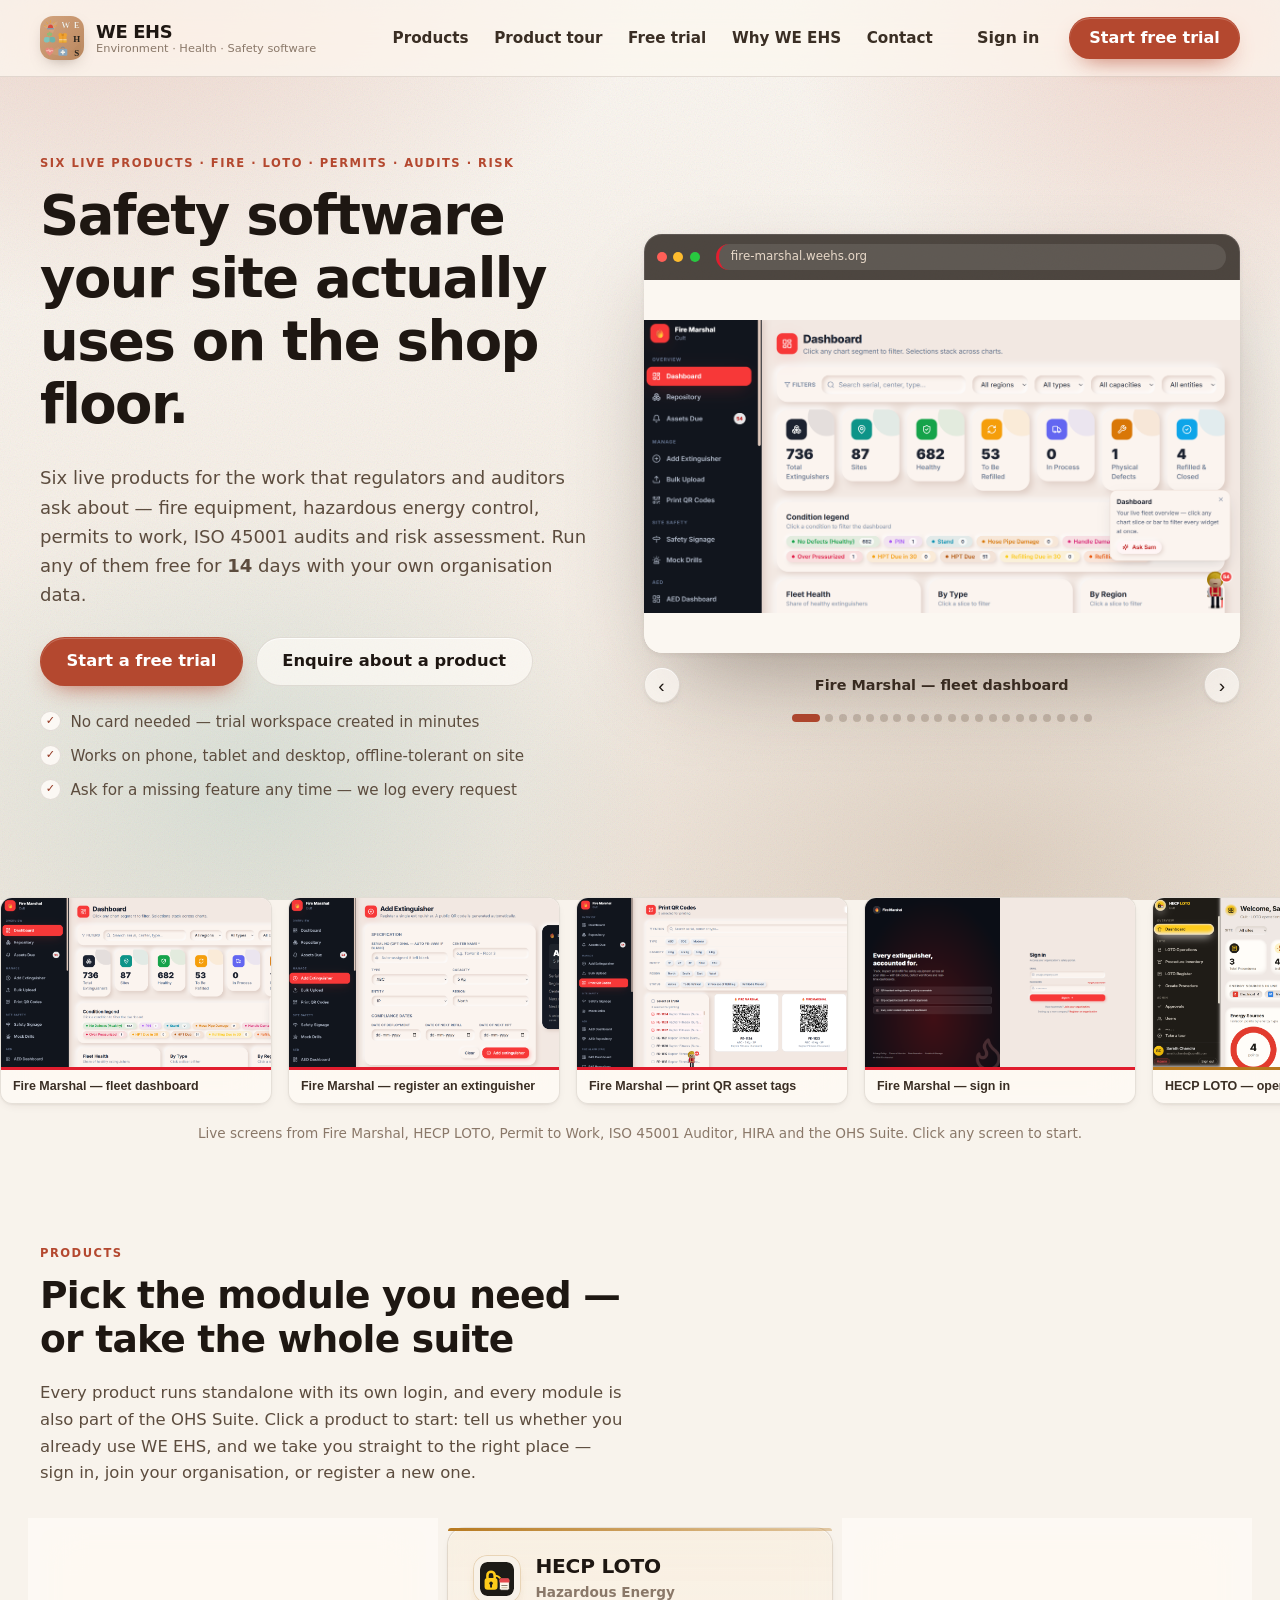
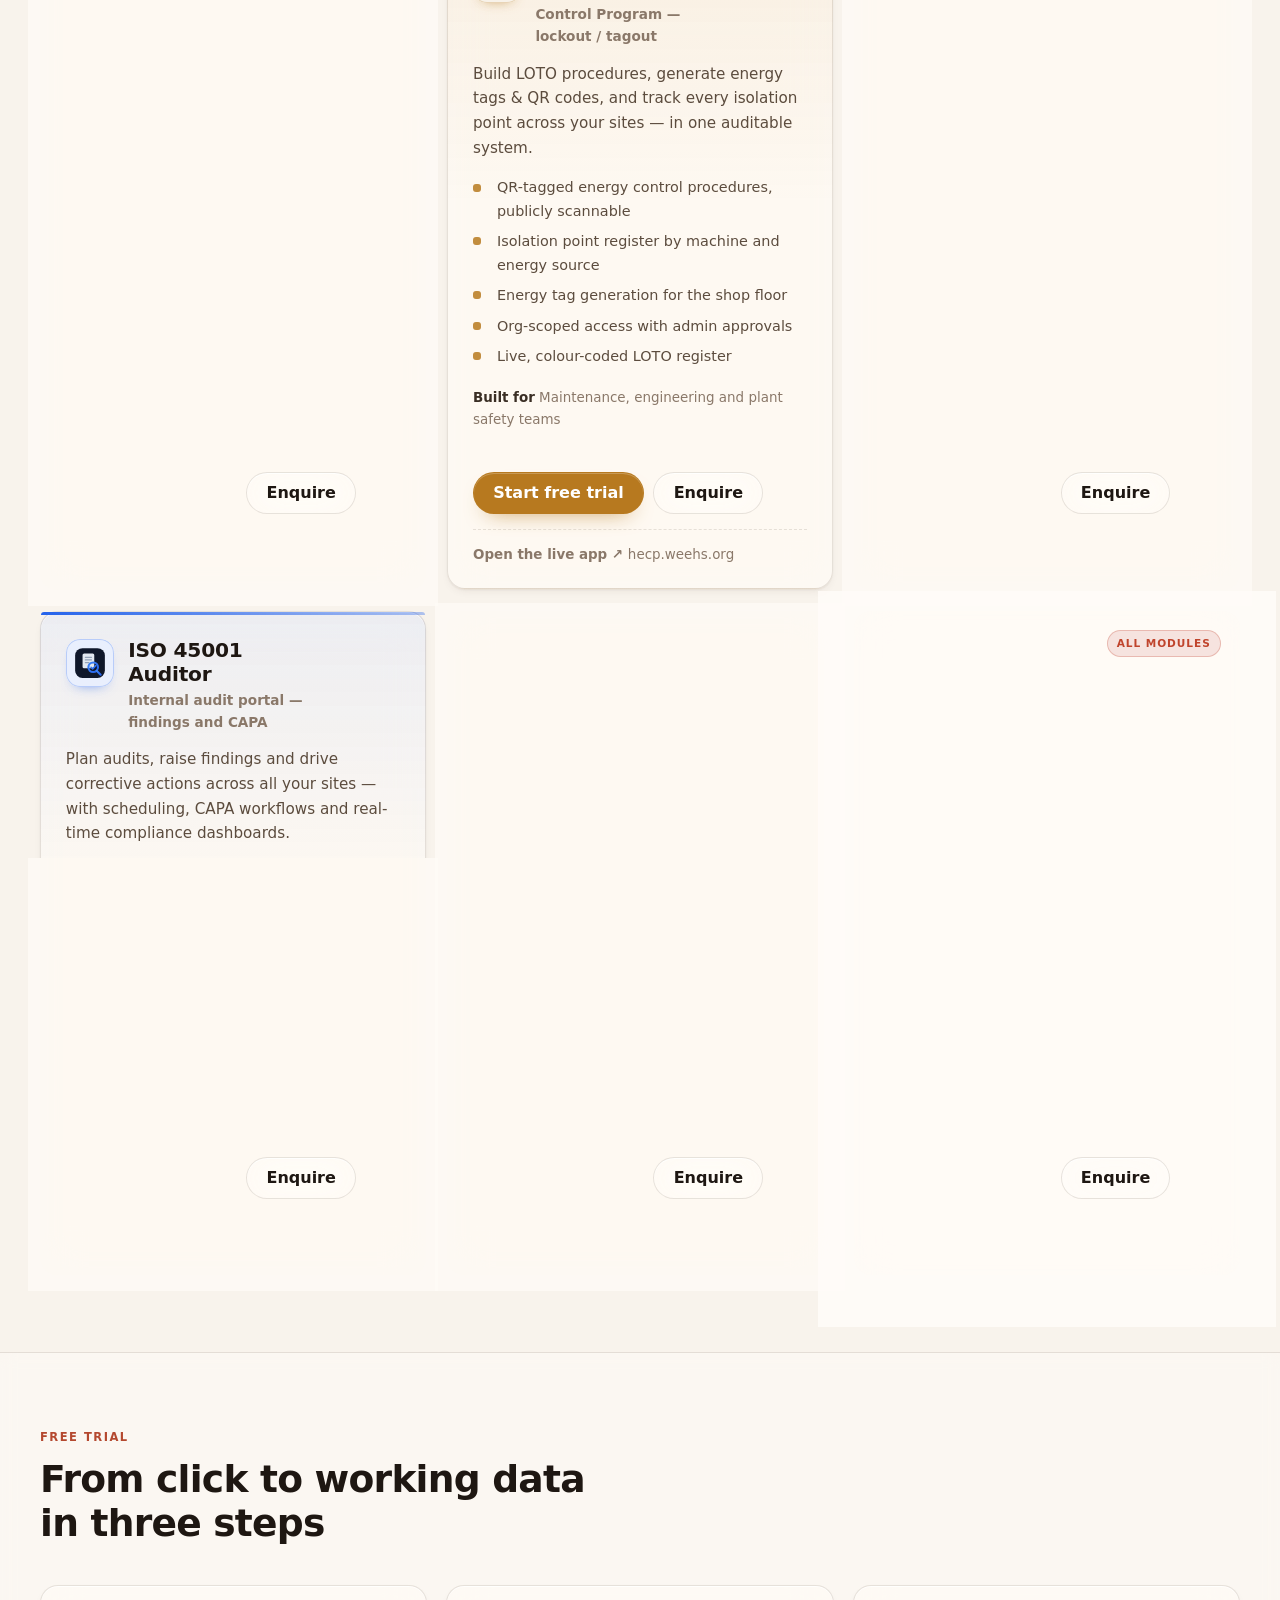
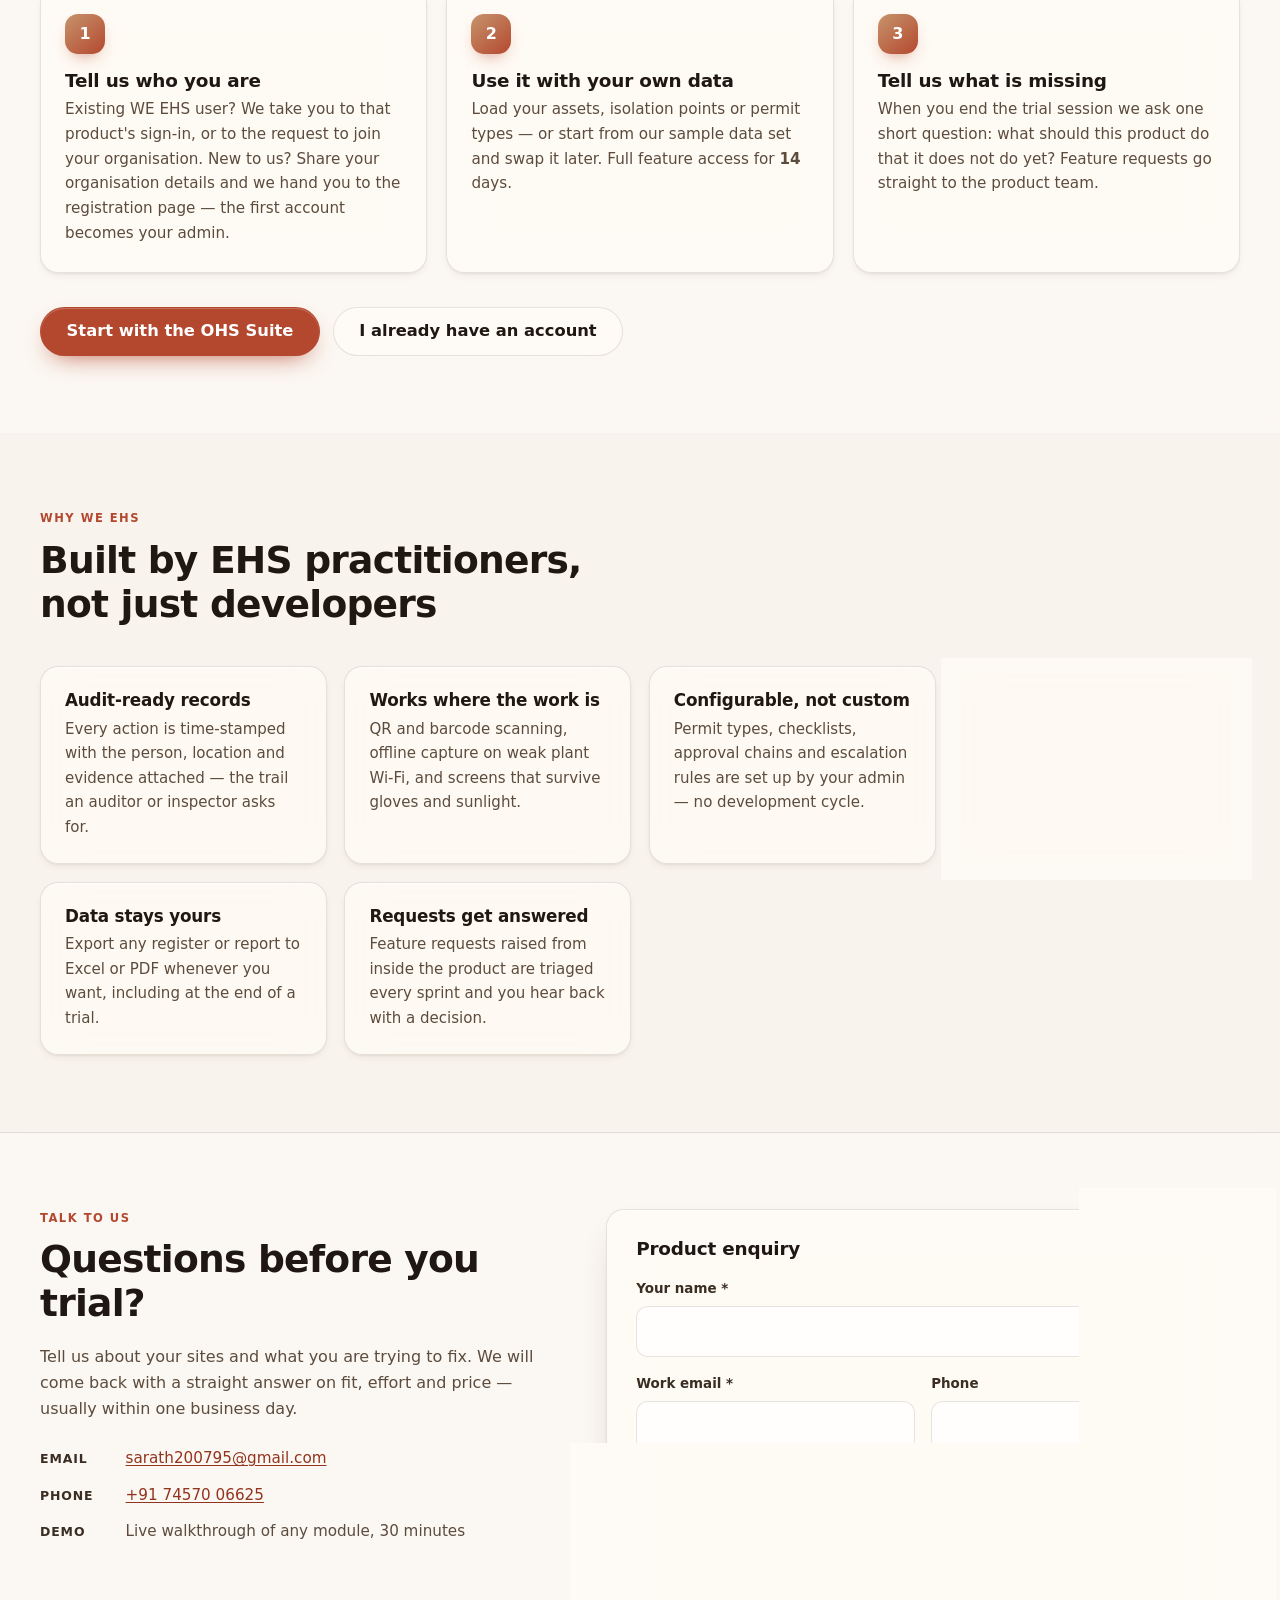
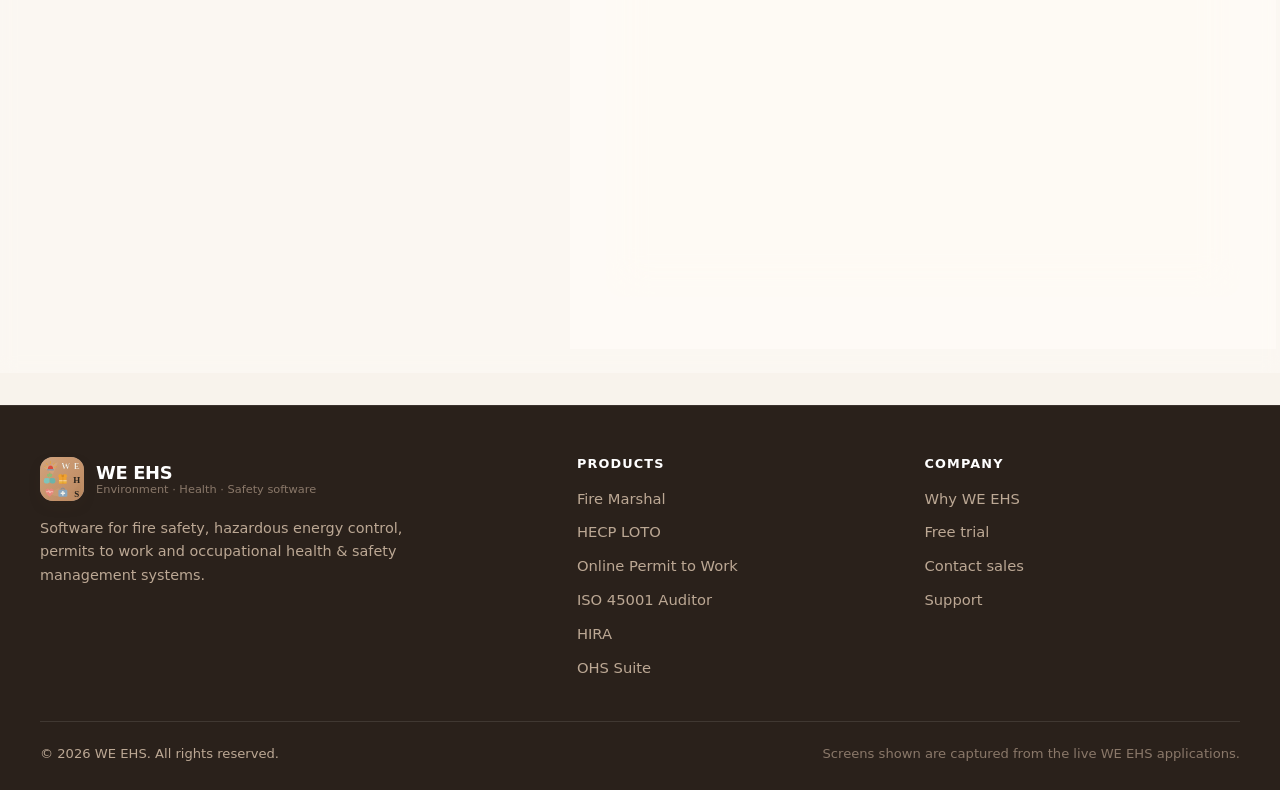
==== index.html @ 20273a12 "Use real contact details instead of placeholders Contact email and phone on the enquiry section, the" ====
<!DOCTYPE html>
<html lang="en">
<head>
<meta charset="utf-8">
<meta name="viewport" content="width=device-width, initial-scale=1">
<title>WE EHS — EHS software for fire, LOTO, permits, audits and risk</title>
<meta name="description" content="WE EHS builds workplace safety software: Fire Marshal for extinguisher management, HECP for LOTO, Online Permit to Work, ISO 45001 Auditor, HIRA and the full OHS Suite. Start a free trial or talk to us.">
<link rel="canonical" href="https://weehs.org/">
<meta property="og:type" content="website">
<meta property="og:site_name" content="WE EHS">
<meta property="og:url" content="https://weehs.org/">
<meta property="og:title" content="WE EHS — safety software your site actually uses">
<meta property="og:description" content="Six live products for fire equipment, hazardous energy control, permits to work, ISO 45001 audits and risk assessment. Free trial, no card needed.">
<meta property="og:image" content="https://weehs.org/assets/screens/fire-marshal-login.png">
<meta name="twitter:card" content="summary_large_image">
<link rel="icon" href="assets/img/wehs-logo.svg" type="image/svg+xml">
<link rel="apple-touch-icon" href="assets/img/wehs-logo.svg">
<link rel="stylesheet" href="assets/css/styles.css">
</head>
<body>

<a class="skip-link" href="#products">Skip to products</a>

<header class="site-header" id="top">
  <div class="wrap header-inner">
    <a class="brand" href="#top" aria-label="WE EHS home">
      <img class="brand-mark" src="assets/img/wehs-logo.svg" alt="" width="44" height="44" decoding="async">
      <span class="brand-text">
        <strong>WE EHS</strong>
        <em>Environment · Health · Safety software</em>
      </span>
    </a>

    <nav class="site-nav" id="site-nav" aria-label="Primary">
      <a href="#products">Products</a>
      <a href="#tour">Product tour</a>
      <a href="#how-trial-works">Free trial</a>
      <a href="#why">Why WE EHS</a>
      <a href="#enquiry">Contact</a>
    </nav>

    <div class="header-actions">
      <button class="btn btn-ghost" type="button" data-open-signin>Sign in</button>
      <button class="btn btn-primary" type="button" data-open-trial="ohs-suite">Start free trial</button>
      <button class="nav-toggle" type="button" aria-expanded="false" aria-controls="site-nav" aria-label="Menu">
        <span></span><span></span><span></span>
      </button>
    </div>
  </div>
</header>

<main>

  <!-- ────────────────────────────── HERO ────────────────────────────── -->
  <section class="hero">
    <div class="wrap hero-grid">
      <div class="hero-copy">
        <p class="eyebrow">Six live products · Fire · LOTO · Permits · Audits · Risk</p>
        <h1>Safety software your site actually uses on the shop floor.</h1>
        <p class="lede">
          Six live products for the work that regulators and auditors ask about — fire equipment,
          hazardous energy control, permits to work, ISO 45001 audits and risk assessment. Run any of
          them free for <strong data-trial-days>14</strong> days with your own organisation data.
        </p>
        <div class="hero-cta">
          <button class="btn btn-primary btn-lg" type="button" data-open-trial="ohs-suite">Start a free trial</button>
          <button class="btn btn-outline btn-lg" type="button" data-open-enquiry="">Enquire about a product</button>
        </div>
        <ul class="hero-points">
          <li>No card needed — trial workspace created in minutes</li>
          <li>Works on phone, tablet and desktop, offline-tolerant on site</li>
          <li>Ask for a missing feature any time — we log every request</li>
        </ul>
      </div>

      <!-- Rolling screenshots of the apps -->
      <figure class="shots" id="tour" aria-roledescription="carousel" aria-label="Screens from the WE EHS applications">
        <div class="shots-frame">
          <div class="shots-chrome" aria-hidden="true">
            <span class="dot dot-r"></span><span class="dot dot-y"></span><span class="dot dot-g"></span>
            <span class="shots-url" data-shot-url>weehs.org</span>
          </div>
          <div class="shots-stage" data-shot-stage aria-live="off"><!-- slides injected by JS --></div>
        </div>
        <figcaption class="shots-bar">
          <button class="shots-nav" type="button" data-shot-prev aria-label="Previous screenshot">&#8249;</button>
          <span class="shots-caption" data-shot-caption>Loading screens…</span>
          <button class="shots-nav" type="button" data-shot-next aria-label="Next screenshot">&#8250;</button>
        </figcaption>
        <div class="shots-dots" data-shot-dots role="tablist" aria-label="Choose screenshot"></div>
      </figure>
    </div>
  </section>

  <!-- ──────────────────────── ROLLING SCREENSHOT STRIP ──────────────────────── -->
  <section class="strip" aria-label="More screens from the apps">
    <div class="strip-track" data-strip><!-- thumbnails injected by JS --></div>
    <p class="strip-note wrap">Live screens from Fire Marshal, HECP LOTO, Permit to Work, ISO 45001 Auditor, HIRA and the OHS Suite. Click any screen to start.</p>
  </section>

  <!-- ──────────────────────────── PRODUCTS ──────────────────────────── -->
  <section class="section" id="products">
    <div class="wrap">
      <header class="section-head">
        <p class="eyebrow">Products</p>
        <h2>Pick the module you need — or take the whole suite</h2>
        <p class="section-sub">
          Every product runs standalone with its own login, and every module is also part of the OHS Suite.
          Click a product to start: tell us whether you already use WE EHS, and we take you straight to
          the right place — sign in, join your organisation, or register a new one.
        </p>
      </header>

      <div class="product-grid" data-product-grid>
        <noscript><p class="notice">This page needs JavaScript for the product trials and enquiry forms. Email <a href="mailto:sarath200795@gmail.com">sarath200795@gmail.com</a> and we will set you up manually.</p></noscript>
      </div>
    </div>
  </section>

  <!-- ─────────────────────────── HOW TRIAL WORKS ─────────────────────────── -->
  <section class="section section-alt" id="how-trial-works">
    <div class="wrap">
      <header class="section-head">
        <p class="eyebrow">Free trial</p>
        <h2>From click to working data in three steps</h2>
      </header>
      <ol class="steps">
        <li>
          <span class="step-no">1</span>
          <h3>Tell us who you are</h3>
          <p>Existing WE EHS user? We take you to that product's sign-in, or to the request to join your organisation. New to us? Share your organisation details and we hand you to the registration page — the first account becomes your admin.</p>
        </li>
        <li>
          <span class="step-no">2</span>
          <h3>Use it with your own data</h3>
          <p>Load your assets, isolation points or permit types — or start from our sample data set and swap it later. Full feature access for <strong data-trial-days>14</strong> days.</p>
        </li>
        <li>
          <span class="step-no">3</span>
          <h3>Tell us what is missing</h3>
          <p>When you end the trial session we ask one short question: what should this product do that it does not do yet? Feature requests go straight to the product team.</p>
        </li>
      </ol>
      <div class="steps-cta">
        <button class="btn btn-primary btn-lg" type="button" data-open-trial="ohs-suite">Start with the OHS Suite</button>
        <button class="btn btn-outline btn-lg" type="button" data-open-signin>I already have an account</button>
      </div>
    </div>
  </section>

  <!-- ────────────────────────────── WHY ────────────────────────────── -->
  <section class="section" id="why">
    <div class="wrap">
      <header class="section-head">
        <p class="eyebrow">Why WE EHS</p>
        <h2>Built by EHS practitioners, not just developers</h2>
      </header>
      <div class="why-grid">
        <article class="why-card"><h3>Audit-ready records</h3><p>Every action is time-stamped with the person, location and evidence attached — the trail an auditor or inspector asks for.</p></article>
        <article class="why-card"><h3>Works where the work is</h3><p>QR and barcode scanning, offline capture on weak plant Wi-Fi, and screens that survive gloves and sunlight.</p></article>
        <article class="why-card"><h3>Configurable, not custom</h3><p>Permit types, checklists, approval chains and escalation rules are set up by your admin — no development cycle.</p></article>
        <article class="why-card"><h3>One login for everything</h3><p>Start with one module, add the rest later. The OHS Suite keeps a single user list, site hierarchy and report set.</p></article>
        <article class="why-card"><h3>Data stays yours</h3><p>Export any register or report to Excel or PDF whenever you want, including at the end of a trial.</p></article>
        <article class="why-card"><h3>Requests get answered</h3><p>Feature requests raised from inside the product are triaged every sprint and you hear back with a decision.</p></article>
      </div>
    </div>
  </section>

  <!-- ──────────────────────────── ENQUIRY ──────────────────────────── -->
  <section class="section section-alt" id="enquiry">
    <div class="wrap enquiry-grid">
      <div class="enquiry-copy">
        <p class="eyebrow">Talk to us</p>
        <h2>Questions before you trial?</h2>
        <p>Tell us about your sites and what you are trying to fix. We will come back with a straight answer on fit, effort and price — usually within one business day.</p>
        <ul class="contact-list">
          <li><span>Email</span><a href="mailto:sarath200795@gmail.com" data-sales-email>sarath200795@gmail.com</a></li>
          <li><span>Phone</span><a href="tel:+917457006625" data-sales-phone>+91 74570 06625</a></li>
          <li><span>Demo</span>Live walkthrough of any module, 30 minutes</li>
        </ul>
      </div>

      <form class="card form" data-enquiry-form novalidate>
        <h3 class="form-title">Product enquiry</h3>
        <div class="field">
          <label for="eq-name">Your name *</label>
          <input id="eq-name" name="name" type="text" autocomplete="name" required>
        </div>
        <div class="grid-2">
          <div class="field">
            <label for="eq-email">Work email *</label>
            <input id="eq-email" name="email" type="email" autocomplete="email" required>
          </div>
          <div class="field">
            <label for="eq-phone">Phone</label>
            <input id="eq-phone" name="phone" type="tel" autocomplete="tel">
          </div>
        </div>
        <div class="grid-2">
          <div class="field">
            <label for="eq-org">Organisation *</label>
            <input id="eq-org" name="organisation" type="text" autocomplete="organization" required>
          </div>
          <div class="field">
            <label for="eq-product">Product of interest *</label>
            <select id="eq-product" name="product" data-product-options required></select>
          </div>
        </div>
        <div class="field">
          <label for="eq-message">What would you like to know? *</label>
          <textarea id="eq-message" name="message" rows="4" required placeholder="e.g. We run 4 plants and 1,400 extinguishers — can Fire Marshal handle statutory Form B reporting?"></textarea>
        </div>
        <label class="check"><input type="checkbox" name="consent" value="yes" required> I agree that WE EHS may contact me about this enquiry.</label>
        <button class="btn btn-primary btn-lg btn-block" type="submit">Send enquiry</button>
        <p class="form-status" data-form-status role="status" aria-live="polite"></p>
      </form>
    </div>
  </section>

</main>

<footer class="site-footer">
  <div class="wrap footer-grid">
    <div>
      <div class="brand brand-footer">
        <img class="brand-mark" src="assets/img/wehs-logo.svg" alt="" width="44" height="44" decoding="async">
        <span class="brand-text"><strong>WE EHS</strong><em>Environment · Health · Safety software</em></span>
      </div>
      <p class="footer-note">Software for fire safety, hazardous energy control, permits to work and occupational health &amp; safety management systems.</p>
    </div>
    <nav aria-label="Products">
      <h4>Products</h4>
      <ul data-footer-products></ul>
    </nav>
    <nav aria-label="Company">
      <h4>Company</h4>
      <ul>
        <li><a href="#why">Why WE EHS</a></li>
        <li><a href="#how-trial-works">Free trial</a></li>
        <li><a href="#enquiry">Contact sales</a></li>
        <li><a href="mailto:sarath200795@gmail.com">Support</a></li>
      </ul>
    </nav>
  </div>
  <div class="wrap footer-base">
    <p>&copy; <span data-year>2026</span> WE EHS. All rights reserved.</p>
    <p class="muted">Screens shown are captured from the live WE EHS applications.</p>
  </div>
</footer>

<!-- ─────────────────────── TRIAL SESSION BAR ─────────────────────── -->
<div class="session-bar" data-session-bar hidden>
  <div class="wrap session-inner">
    <span class="session-dot" aria-hidden="true"></span>
    <p class="session-text">
      Trial active — <strong data-session-product>Product</strong> ·
      <span data-session-org>Organisation</span> ·
      <span data-session-days>14</span> days left
    </p>
    <div class="session-actions">
      <button class="btn btn-ghost-light" type="button" data-session-open>Open workspace</button>
      <button class="btn btn-light" type="button" data-session-logout>Log out &amp; give feedback</button>
    </div>
  </div>
</div>

<!-- ─────────────────────────── MODAL ─────────────────────────── -->
<div class="modal" data-modal hidden>
  <div class="modal-backdrop" data-modal-close></div>
  <div class="modal-card" role="dialog" aria-modal="true" aria-labelledby="modal-title">
    <button class="modal-x" type="button" data-modal-close aria-label="Close">&times;</button>
    <div class="modal-body" data-modal-body>
      <h2 id="modal-title" class="modal-title">Loading…</h2>
    </div>
  </div>
</div>

<script src="assets/js/products.js"></script>
<script src="assets/js/app.js"></script>
</body>
</html>
---- assets/css/styles.css ----
/* WE EHS — glass UI
   1 tokens · 2 base · 3 motion primitives · 4 header · 5 hero + carousel
   6 rolling strip · 7 sections · 8 products · 9 forms · 10 modal
   11 session bar · 12 footer · 13 responsive · 14 reduced motion          */

/* ── 1. Tokens ─────────────────────────────────────────────────────────── */
:root {
  /* ink */
  --ink:        #1E1712;
  --ink-2:      #3A2E24;
  --body:       #5C4C3E;
  --muted:      #8A7869;

  /* brand — teal from the suite, kraft + terracotta from the logo */
  --brand:      #B4482F;
  --brand-dark: #92351F;
  --brand-soft: #F6E7DC;
  --kraft:      #C6946C;
  --kraft-deep: #8A6440;
  --mint:       #2F8F86;
  --terra:      #C0442C;
  --accent:     var(--terra);

  --ok:   #15803D;
  --warn: #B45309;
  --err:  #B4241C;

  /* glass */
  --glass:        rgba(255, 252, 248, .66);
  --glass-strong: rgba(255, 252, 248, .86);
  --glass-dim:    rgba(255, 252, 248, .46);
  --glass-line:   rgba(255, 255, 255, .75);
  --hairline:     rgba(74, 52, 34, .13);
  --blur:         saturate(165%) blur(20px);

  --shadow-sm: 0 1px 2px rgba(60,40,25,.05), 0 4px 12px -6px rgba(60,40,25,.16);
  --shadow:    0 1px 2px rgba(60,40,25,.05), 0 16px 36px -18px rgba(60,40,25,.30);
  --shadow-lg: 0 40px 90px -30px rgba(50,32,20,.44), 0 2px 6px rgba(50,32,20,.07);
  --ring: 0 0 0 3px rgba(180,72,47,.20);

  --radius:    18px;
  --radius-sm: 12px;
  --wrap:      1200px;

  /* easing — the built-in curves are too weak to feel intentional */
  --ease-out:    cubic-bezier(.23, 1, .32, 1);
  --ease-in-out: cubic-bezier(.77, 0, .175, 1);
  --ease-drawer: cubic-bezier(.32, .72, 0, 1);
}

/* ── 2. Base ───────────────────────────────────────────────────────────── */
*, *::before, *::after { box-sizing: border-box; }

html { scroll-behavior: smooth; }

body {
  margin: 0;
  font-family: "Segoe UI", system-ui, -apple-system, "Helvetica Neue", Arial, sans-serif;
  color: var(--body);
  font-size: 16px;
  line-height: 1.62;
  -webkit-font-smoothing: antialiased;
  background: #F8F3EC;
  position: relative;
}

/* Aurora wash — fixed and static. It is on screen constantly, so it must not move. */
body::before {
  content: "";
  position: fixed; inset: 0; z-index: -2; pointer-events: none;
  background:
    radial-gradient(900px 620px at 8% -8%,  rgba(180,72,47,.22), transparent 62%),
    radial-gradient(760px 560px at 96% 2%,  rgba(192,68,44,.20),  transparent 58%),
    radial-gradient(820px 620px at 78% 96%, rgba(138,100,64,.20), transparent 60%),
    radial-gradient(700px 520px at 20% 88%, rgba(47,143,134,.14), transparent 58%),
    linear-gradient(180deg, #FBF7F1 0%, #F3EAE0 100%);
}

/* Fine grain, so the glass has something to refract */
body::after {
  content: "";
  position: fixed; inset: 0; z-index: -1; pointer-events: none; opacity: .30;
  background-image: url("data:image/svg+xml,%3Csvg xmlns='http://www.w3.org/2000/svg' width='140' height='140'%3E%3Cfilter id='n'%3E%3CfeTurbulence type='fractalNoise' baseFrequency='.85' numOctaves='3'/%3E%3C/filter%3E%3Crect width='140' height='140' filter='url(%23n)' opacity='.42'/%3E%3C/svg%3E");
}

body.no-scroll { overflow: hidden; }

h1, h2, h3, h4 { color: var(--ink); line-height: 1.16; margin: 0 0 .5em; font-weight: 700; }
h1 { font-size: clamp(2.15rem, 4.4vw, 3.4rem); letter-spacing: -.028em; }
h2 { font-size: clamp(1.65rem, 3vw, 2.35rem); letter-spacing: -.02em; }
h3 { font-size: 1.15rem; letter-spacing: -.01em; }
p  { margin: 0 0 1rem; }
img { max-width: 100%; display: block; }

a { color: var(--brand-dark); text-decoration-thickness: 1px; text-underline-offset: 2px; }

.wrap { width: min(100% - 2.5rem, var(--wrap)); margin-inline: auto; }

.eyebrow {
  text-transform: uppercase; letter-spacing: .13em; font-size: .72rem;
  font-weight: 700; color: var(--brand); margin: 0 0 .7rem;
}

.muted { color: var(--muted); }

.skip-link {
  position: absolute; left: -999px; top: 0; z-index: 200;
  background: var(--ink); color: #fff; padding: .7rem 1.1rem; border-radius: 0 0 10px 0;
}
.skip-link:focus { left: 0; }

:focus-visible { outline: 2px solid var(--brand); outline-offset: 3px; border-radius: 6px; }

/* ── 3. Motion primitives ──────────────────────────────────────────────── */
/* Entrances are short and staggered. Anything the user triggers answers
   immediately with ease-out; nothing important waits on an animation.      */
@keyframes rise {
  from { opacity: 0; transform: translate3d(0, 14px, 0); }
  to   { opacity: 1; transform: none; }
}

.hero-copy > *, .hero-points li, .section-head > *, .steps li, .why-card, .enquiry-copy > * {
  animation: rise 620ms var(--ease-out) both;
}
.hero-copy > *:nth-child(2) { animation-delay: 60ms; }
.hero-copy > *:nth-child(3) { animation-delay: 110ms; }
.hero-copy > *:nth-child(4) { animation-delay: 160ms; }
.hero-points li:nth-child(1) { animation-delay: 200ms; }
.hero-points li:nth-child(2) { animation-delay: 240ms; }
.hero-points li:nth-child(3) { animation-delay: 280ms; }
.steps li:nth-child(2), .why-card:nth-child(2) { animation-delay: 60ms; }
.steps li:nth-child(3), .why-card:nth-child(3) { animation-delay: 120ms; }
.why-card:nth-child(4) { animation-delay: 60ms; }
.why-card:nth-child(5) { animation-delay: 120ms; }
.why-card:nth-child(6) { animation-delay: 180ms; }
.shots { animation: rise 700ms var(--ease-out) 120ms both; }

/* Buttons */
.btn {
  --btn-bg: transparent; --btn-fg: var(--ink); --btn-bd: transparent;
  display: inline-flex; align-items: center; justify-content: center; gap: .5rem;
  font: inherit; font-weight: 650; line-height: 1;
  padding: .74rem 1.2rem; border-radius: 999px;
  border: 1px solid var(--btn-bd); background: var(--btn-bg); color: var(--btn-fg);
  cursor: pointer; text-decoration: none; white-space: nowrap;
  transition: transform 160ms var(--ease-out), box-shadow 220ms var(--ease-out),
              background-color 200ms ease, color 200ms ease, border-color 200ms ease;
}
.btn:active { transform: scale(.97); }
.btn-lg { padding: .95rem 1.6rem; font-size: 1.02rem; }
.btn-block { width: 100%; }

.btn-primary {
  --btn-bg: var(--brand); --btn-fg: #fff; --btn-bd: transparent;
  box-shadow: 0 10px 24px -12px rgba(180,72,47,.95), inset 0 1px 0 rgba(255,255,255,.22);
}
.btn-outline {
  --btn-fg: var(--ink); --btn-bd: var(--hairline);
  background: var(--glass); backdrop-filter: var(--blur); -webkit-backdrop-filter: var(--blur);
  box-shadow: inset 0 1px 0 var(--glass-line);
}
.btn-ghost { --btn-fg: var(--ink-2); }
.btn-light { --btn-bg: #fff; --btn-fg: var(--ink); }
.btn-ghost-light { --btn-fg: #fff; --btn-bd: rgba(255,255,255,.35); }

@media (hover: hover) and (pointer: fine) {
  .btn:hover { transform: translateY(-1px); }
  .btn:active { transform: scale(.97); }
  .btn-primary:hover { --btn-bg: var(--brand-dark); box-shadow: 0 16px 30px -14px rgba(180,72,47,1); }
  .btn-outline:hover { --btn-bd: rgba(180,72,47,.5); --btn-fg: var(--brand-dark); }
  .btn-ghost:hover   { --btn-bg: rgba(74,52,34,.05); }
  .btn-ghost-light:hover { --btn-bg: rgba(255,255,255,.16); }
}

.linkish {
  background: none; border: 0; padding: 0; font: inherit; font-weight: 650;
  color: var(--brand-dark); cursor: pointer; text-decoration: underline; text-underline-offset: 3px;
  transition: color 180ms ease;
}
.linkish:hover { color: var(--accent); }

/* ── 4. Header ─────────────────────────────────────────────────────────── */
.site-header {
  position: sticky; top: 0; z-index: 60;
  background: rgba(251, 247, 241, .74);
  backdrop-filter: var(--blur); -webkit-backdrop-filter: var(--blur);
  border-bottom: 1px solid var(--hairline);
}
.header-inner { display: flex; align-items: center; gap: 1.5rem; min-height: 76px; }

.brand { display: flex; align-items: center; gap: .75rem; text-decoration: none; color: inherit; }
.brand-mark {
  width: 44px; height: 44px; flex: none; border-radius: 13px;
  box-shadow: 0 6px 16px -8px rgba(60,40,25,.5), inset 0 0 0 1px rgba(255,255,255,.5);
  transition: transform 320ms var(--ease-out);
}
.brand-text { display: flex; flex-direction: column; line-height: 1.18; }
.brand-text strong { color: var(--ink); font-size: 1.12rem; letter-spacing: -.02em; }
.brand-text em { font-style: normal; font-size: .71rem; color: var(--muted); }

.site-nav { display: flex; gap: 1.6rem; margin-left: auto; }
.site-nav a {
  position: relative; color: var(--ink-2); text-decoration: none;
  font-weight: 600; font-size: .95rem; padding: .2rem 0;
}
/* clip-path wipe reads cleaner than animating width */
.site-nav a::after {
  content: ""; position: absolute; left: 0; right: 0; bottom: -2px; height: 2px;
  border-radius: 2px; background: var(--brand);
  clip-path: inset(0 100% 0 0);
  transition: clip-path 260ms var(--ease-out);
}

@media (hover: hover) and (pointer: fine) {
  .brand:hover .brand-mark { transform: rotate(-3deg) scale(1.05); }
  .site-nav a:hover::after { clip-path: inset(0 0 0 0); }
}

.header-actions { display: flex; align-items: center; gap: .6rem; }

.nav-toggle {
  display: none; width: 44px; height: 42px; border: 1px solid var(--hairline);
  background: var(--glass); border-radius: 12px; cursor: pointer; padding: 0;
  backdrop-filter: var(--blur); -webkit-backdrop-filter: var(--blur);
  transition: transform 160ms var(--ease-out);
}
.nav-toggle:active { transform: scale(.97); }
.nav-toggle span { display: block; width: 18px; height: 2px; background: var(--ink); margin: 4px auto; border-radius: 2px; }

/* ── 5. Hero + carousel ────────────────────────────────────────────────── */
.hero { padding: clamp(2.75rem, 6vw, 5rem) 0 clamp(2rem, 5vw, 3.5rem); }
.hero-grid {
  display: grid; grid-template-columns: minmax(0, 1fr) minmax(0, 1.08fr);
  gap: clamp(2rem, 4vw, 3.5rem); align-items: center;
}
.hero-copy .lede { font-size: 1.13rem; max-width: 34em; }
.hero-cta { display: flex; flex-wrap: wrap; gap: .8rem; margin: 1.7rem 0 1.5rem; }

.hero-points { list-style: none; margin: 0; padding: 0; display: grid; gap: .6rem; }
.hero-points li { position: relative; padding-left: 1.9rem; font-size: .95rem; }
.hero-points li::before {
  content: "✓"; position: absolute; left: 0; top: 1px;
  width: 1.3rem; height: 1.3rem; border-radius: 50%;
  background: var(--glass-strong); color: var(--brand-dark);
  box-shadow: inset 0 0 0 1px var(--hairline);
  font-size: .7rem; font-weight: 800; display: grid; place-items: center;
}

.shots { margin: 0; }
.shots-frame {
  --shot-accent: var(--brand);
  border-radius: var(--radius); overflow: hidden;
  background: rgba(32, 23, 17, .84);
  backdrop-filter: var(--blur); -webkit-backdrop-filter: var(--blur);
  box-shadow: var(--shadow-lg), inset 0 0 0 1px rgba(255,255,255,.10);
}
.shots-chrome {
  display: flex; align-items: center; gap: .4rem;
  padding: .6rem .85rem; background: rgba(255,255,255,.06);
}
.shots-chrome .dot { width: 10px; height: 10px; border-radius: 50%; }
.dot-r { background: #FF5F57; } .dot-y { background: #FEBC2E; } .dot-g { background: #28C840; }
.shots-url {
  margin-left: .6rem; flex: 1; background: rgba(255,255,255,.10); color: #E7D8C8;
  font-size: .74rem; padding: .24rem .75rem; border-radius: 999px;
  border-left: 3px solid var(--shot-accent);
  overflow: hidden; text-overflow: ellipsis; white-space: nowrap;
  transition: border-color 300ms ease;
}
.shots-stage { position: relative; aspect-ratio: 16 / 10; background: #F3EAE0; }
/* Blur masks the crossfade, so two overlapping states read as one transformation */
.shot {
  position: absolute; inset: 0; width: 100%; height: 100%;
  object-fit: contain; object-position: center; background: #FBF7F1;
  opacity: 0; filter: blur(6px); transform: scale(1.012);
  transition: opacity 620ms var(--ease-out), filter 620ms var(--ease-out),
              transform 620ms var(--ease-out);
}
.shot.is-active { opacity: 1; filter: blur(0); transform: none; }

.shots-bar { display: flex; align-items: center; gap: .6rem; margin-top: .9rem; }
.shots-caption { flex: 1; text-align: center; font-size: .9rem; font-weight: 650; color: var(--ink-2); }
.shots-nav {
  width: 36px; height: 36px; flex: none; border-radius: 50%; cursor: pointer;
  border: 1px solid var(--hairline); color: var(--ink); font-size: 1.2rem; line-height: 1;
  background: var(--glass); backdrop-filter: var(--blur); -webkit-backdrop-filter: var(--blur);
  box-shadow: var(--shadow-sm), inset 0 1px 0 var(--glass-line);
  transition: transform 160ms var(--ease-out), color 200ms ease, border-color 200ms ease;
}
.shots-nav:active { transform: scale(.94); }

.shots-dots { display: flex; flex-wrap: wrap; gap: .35rem; justify-content: center; margin-top: .7rem; }
.shot-dot {
  width: 8px; height: 8px; padding: 0; border-radius: 50%; cursor: pointer;
  border: 0; background: rgba(74,52,34,.22);
  transition: width 320ms var(--ease-out), background-color 240ms ease;
}
.shot-dot.is-active { width: 28px; border-radius: 999px; background: var(--brand); }

@media (hover: hover) and (pointer: fine) {
  .shots-nav:hover { color: var(--brand-dark); border-color: rgba(180,72,47,.45); }
}

/* ── 6. Rolling strip ──────────────────────────────────────────────────── */
.strip { overflow: hidden; padding: 2.4rem 0 1.5rem; }
.strip-track { display: flex; gap: 1rem; width: max-content; animation: roll 68s linear infinite; }
.strip:hover .strip-track, .strip:focus-within .strip-track { animation-play-state: paused; }
@keyframes roll { from { transform: translate3d(0,0,0); } to { transform: translate3d(-50%,0,0); } }

.thumb {
  flex: none; width: 272px; padding: 0; cursor: pointer; text-align: left;
  border: 1px solid var(--hairline); border-radius: var(--radius-sm); overflow: hidden;
  background: var(--glass); backdrop-filter: var(--blur); -webkit-backdrop-filter: var(--blur);
  box-shadow: var(--shadow-sm), inset 0 1px 0 var(--glass-line);
  transition: transform 260ms var(--ease-out), box-shadow 260ms var(--ease-out);
}
.thumb:active { transform: scale(.985); }
.thumb img { aspect-ratio: 16 / 10; object-fit: cover; object-position: top left; }
.thumb span {
  display: block; padding: .6rem .75rem; font-size: .78rem; font-weight: 650; color: var(--ink-2);
  border-top: 3px solid var(--accent, var(--brand));
  white-space: nowrap; overflow: hidden; text-overflow: ellipsis;
}
.strip-note { margin: 1.1rem auto 0; text-align: center; font-size: .85rem; color: var(--muted); }

@media (hover: hover) and (pointer: fine) {
  .thumb:hover { transform: translateY(-5px); box-shadow: var(--shadow); }
}

/* ── 7. Sections ───────────────────────────────────────────────────────── */
.section { padding: clamp(3rem, 6vw, 5rem) 0; }
.section-alt { position: relative; }
.section-alt::before {
  content: ""; position: absolute; inset: 0; z-index: -1;
  background: var(--glass-dim);
  border-block: 1px solid var(--hairline);
  backdrop-filter: blur(8px); -webkit-backdrop-filter: blur(8px);
}
.section-head { max-width: 58ch; margin-bottom: 2.5rem; }
.section-sub { font-size: 1.03rem; }

/* glass panel shared by steps / why cards / forms */
.steps li, .why-card, .card {
  background: var(--glass); backdrop-filter: var(--blur); -webkit-backdrop-filter: var(--blur);
  border: 1px solid var(--hairline); border-radius: var(--radius);
  box-shadow: var(--shadow-sm), inset 0 1px 0 var(--glass-line);
}

.steps { list-style: none; margin: 0; padding: 0; display: grid; gap: 1.2rem;
  grid-template-columns: repeat(auto-fit, minmax(260px, 1fr)); }
.steps li { padding: 1.7rem 1.5rem; transition: transform 260ms var(--ease-out), box-shadow 260ms var(--ease-out); }
.step-no {
  display: grid; place-items: center; width: 40px; height: 40px; border-radius: 13px;
  background: linear-gradient(140deg, var(--kraft), var(--brand));
  color: #fff; font-weight: 800; margin-bottom: 1rem;
  box-shadow: 0 8px 18px -10px rgba(180,72,47,.9);
}
.steps h3 { margin-bottom: .4rem; }
.steps p { margin: 0; font-size: .95rem; }
.steps-cta { display: flex; flex-wrap: wrap; gap: .8rem; margin-top: 2.1rem; }

.why-grid { display: grid; gap: 1.1rem; grid-template-columns: repeat(auto-fit, minmax(280px, 1fr)); }
.why-card { padding: 1.5rem; transition: transform 260ms var(--ease-out), box-shadow 260ms var(--ease-out); }
.why-card h3 { margin-bottom: .4rem; font-size: 1.05rem; }
.why-card p { margin: 0; font-size: .94rem; }

@media (hover: hover) and (pointer: fine) {
  .why-card:hover, .steps li:hover { transform: translateY(-3px); box-shadow: var(--shadow); }
}

.notice {
  background: rgba(255,247,237,.8); border: 1px solid #FED7AA;
  padding: 1rem; border-radius: var(--radius-sm);
}

/* ── 8. Product cards ──────────────────────────────────────────────────── */
.product-grid { display: grid; gap: 1.35rem; grid-template-columns: repeat(auto-fit, minmax(320px, 1fr)); }

.product-card {
  --accent: var(--brand);
  position: relative; display: flex; flex-direction: column;
  padding: 1.7rem 1.55rem 1.45rem;
  border: 1px solid var(--hairline); border-radius: var(--radius);
  background:
    linear-gradient(180deg, color-mix(in srgb, var(--accent) 8%, transparent), transparent 42%),
    var(--glass);
  backdrop-filter: var(--blur); -webkit-backdrop-filter: var(--blur);
  box-shadow: var(--shadow-sm), inset 0 1px 0 var(--glass-line);
  animation: rise 620ms var(--ease-out) both;
  transition: transform 280ms var(--ease-out), box-shadow 280ms var(--ease-out),
              border-color 280ms ease;
}
.product-card:nth-child(2) { animation-delay: 50ms; }
.product-card:nth-child(3) { animation-delay: 100ms; }
.product-card:nth-child(4) { animation-delay: 150ms; }
.product-card:nth-child(5) { animation-delay: 200ms; }
.product-card:nth-child(6) { animation-delay: 250ms; }

.product-card::before {
  content: ""; position: absolute; inset: 0 0 auto; height: 3px;
  background: linear-gradient(90deg, var(--accent), color-mix(in srgb, var(--accent) 35%, transparent));
  border-radius: var(--radius) var(--radius) 0 0;
}
.product-card.is-featured {
  background:
    linear-gradient(180deg, color-mix(in srgb, var(--accent) 14%, transparent), transparent 46%),
    var(--glass-strong);
  box-shadow: var(--shadow), inset 0 1px 0 var(--glass-line);
}

.ribbon {
  position: absolute; top: 1.15rem; right: 1.15rem;
  background: color-mix(in srgb, var(--accent) 15%, #fff); color: var(--accent);
  font-size: .66rem; font-weight: 800; letter-spacing: .09em; text-transform: uppercase;
  padding: .3rem .62rem; border-radius: 999px;
  box-shadow: inset 0 0 0 1px color-mix(in srgb, var(--accent) 26%, transparent);
}

.product-head { display: flex; gap: .9rem; align-items: flex-start; margin-bottom: .9rem; padding-right: 5.6rem; }
.product-mark {
  width: 48px; height: 48px; flex: none; border-radius: 14px; display: grid; place-items: center;
  background: color-mix(in srgb, var(--accent) 13%, #fff);
  color: var(--accent); font-weight: 800; font-size: .95rem;
  box-shadow: inset 0 0 0 1px color-mix(in srgb, var(--accent) 25%, transparent),
              0 6px 14px -10px color-mix(in srgb, var(--accent) 90%, transparent);
}
.product-head h3 { margin: 0 0 .18rem; font-size: 1.26rem; }
.product-tagline { margin: 0; font-size: .85rem; color: var(--muted); font-weight: 600; }
.product-summary { font-size: .95rem; }

.product-features { list-style: none; margin: 0 0 1.15rem; padding: 0; display: grid; gap: .45rem; }
.product-features li { position: relative; padding-left: 1.5rem; font-size: .9rem; }
.product-features li::before {
  content: ""; position: absolute; left: 0; top: .5em;
  width: 8px; height: 8px; border-radius: 3px;
  background: var(--accent); opacity: .85;
}

.product-ideal { font-size: .84rem; color: var(--muted); margin: 0 0 1.15rem; }
.product-ideal span { font-weight: 700; color: var(--ink-2); }

.product-actions { display: flex; gap: .6rem; flex-wrap: wrap; margin-top: auto; }
.product-actions .btn-primary {
  --btn-bg: var(--accent);
  box-shadow: 0 10px 22px -14px color-mix(in srgb, var(--accent) 95%, transparent),
              inset 0 1px 0 rgba(255,255,255,.24);
}

.product-peek {
  display: block; margin-top: .95rem; border-top: 1px dashed var(--hairline);
  padding: .85rem 0 0; text-decoration: none;
  font-size: .84rem; font-weight: 650; color: var(--muted);
  transition: color 200ms ease;
}
.product-peek:hover { color: var(--accent); }
.product-host { font-weight: 500; word-break: break-all; }

@media (hover: hover) and (pointer: fine) {
  .product-card:hover {
    transform: translateY(-6px);
    box-shadow: var(--shadow), 0 0 0 1px color-mix(in srgb, var(--accent) 30%, transparent);
    border-color: transparent;
  }
  .product-actions .btn-primary:hover { filter: brightness(.93); }
}

/* ── 9. Forms ──────────────────────────────────────────────────────────── */
.card { padding: 1.8rem; box-shadow: var(--shadow), inset 0 1px 0 var(--glass-line); }
.form-title { margin-bottom: 1.15rem; }

.field { margin-bottom: 1rem; }
.field label, .field .label { display: block; font-size: .84rem; font-weight: 700; color: var(--ink-2); margin-bottom: .38rem; }

.field input, .field select, .field textarea {
  width: 100%; font: inherit; color: var(--ink);
  padding: .72rem .85rem; border: 1px solid var(--hairline); border-radius: var(--radius-sm);
  background: rgba(255,255,255,.72);
  transition: border-color 180ms ease, box-shadow 220ms var(--ease-out), background-color 180ms ease;
}
.field textarea { resize: vertical; }
.field input:focus, .field select:focus, .field textarea:focus {
  outline: none; border-color: var(--brand); background: #fff; box-shadow: var(--ring);
}
.field.is-invalid input, .field.is-invalid select, .field.is-invalid textarea { border-color: var(--err); }
.field-error {
  margin: .38rem 0 0; font-size: .8rem; color: var(--err); font-weight: 650;
  animation: rise 240ms var(--ease-out) both;
}

.grid-2 { display: grid; gap: 0 1rem; grid-template-columns: 1fr 1fr; }
.grid-3 { display: grid; gap: 0 1rem; grid-template-columns: repeat(3, 1fr); }

.fieldset {
  border: 1px solid var(--hairline); border-radius: var(--radius-sm);
  padding: 1.15rem 1.15rem .45rem; margin: 0 0 1.15rem; background: rgba(255,255,255,.4);
}
.fieldset legend {
  font-size: .74rem; font-weight: 800; text-transform: uppercase; letter-spacing: .08em;
  color: var(--brand-dark); padding-inline: .45rem;
}

.check { display: flex; gap: .6rem; align-items: flex-start; font-size: .88rem; margin: .3rem 0 1.15rem; cursor: pointer; }
.check input { margin-top: .25rem; width: 17px; height: 17px; flex: none; accent-color: var(--brand); }
.check.is-invalid { color: var(--err); }

.hint {
  font-size: .84rem; color: var(--muted);
  background: rgba(255,255,255,.55); border: 1px solid var(--hairline);
  border-radius: var(--radius-sm); padding: .75rem .95rem;
}
.hint-ok { background: rgba(236,253,245,.8); color: #166534; border-color: rgba(22,101,52,.18); }

.form-status { margin: .95rem 0 0; font-size: .9rem; min-height: 1.2em; }
.form-status.is-ok { color: var(--ok); font-weight: 650; }
.form-status.is-error { color: var(--err); font-weight: 650; }

.stars { display: flex; gap: .5rem; }
.star input { position: absolute; opacity: 0; pointer-events: none; }
.star span {
  display: grid; place-items: center; width: 48px; height: 46px; cursor: pointer;
  border: 1px solid var(--hairline); border-radius: var(--radius-sm);
  font-weight: 700; color: var(--ink-2); background: rgba(255,255,255,.7);
  transition: transform 160ms var(--ease-out), background-color 200ms ease, color 200ms ease;
}
.star span:active { transform: scale(.95); }
.star input:checked + span {
  background: var(--brand); border-color: transparent; color: #fff;
  box-shadow: 0 8px 18px -10px rgba(180,72,47,.9);
}
.star input:focus-visible + span { outline: 2px solid var(--brand); outline-offset: 3px; }
.scale { display: flex; justify-content: space-between; font-size: .76rem; color: var(--muted); margin: .45rem 0 0; }

.enquiry-grid {
  display: grid; grid-template-columns: minmax(0, .9fr) minmax(0, 1.1fr);
  gap: clamp(1.5rem, 4vw, 3rem); align-items: start;
}
.contact-list { list-style: none; margin: 1.5rem 0 0; padding: 0; display: grid; gap: .75rem; }
.contact-list li { display: flex; gap: .85rem; font-size: .95rem; align-items: baseline; }
.contact-list span {
  min-width: 4.5rem; font-weight: 700; color: var(--ink-2); font-size: .78rem;
  text-transform: uppercase; letter-spacing: .07em;
}

/* ── 10. Modal ─────────────────────────────────────────────────────────── */
.modal { position: fixed; inset: 0; z-index: 120; display: grid; place-items: center; padding: 1.2rem; }
.modal[hidden] { display: none; }
.modal-backdrop {
  position: absolute; inset: 0;
  background: rgba(38, 26, 18, .48);
  backdrop-filter: blur(6px) saturate(120%); -webkit-backdrop-filter: blur(6px) saturate(120%);
  animation: fade 200ms var(--ease-out);
}
@keyframes fade { from { opacity: 0; } to { opacity: 1; } }

/* Modals stay centred — they are not anchored to a trigger, so no origin shift */
.modal-card {
  position: relative; z-index: 1; width: min(100%, 740px); max-height: min(92vh, 900px);
  overflow-y: auto; border-radius: 22px;
  background: rgba(255,255,255,.86);
  backdrop-filter: var(--blur); -webkit-backdrop-filter: var(--blur);
  box-shadow: var(--shadow-lg), inset 0 1px 0 rgba(255,255,255,.9);
  animation: pop 260ms var(--ease-out);
}
@keyframes pop {
  from { opacity: 0; transform: translate3d(0, 10px, 0) scale(.965); filter: blur(4px); }
  to   { opacity: 1; transform: none; filter: blur(0); }
}

.modal-x {
  position: absolute; top: .85rem; right: .95rem; z-index: 2;
  width: 38px; height: 38px; border-radius: 50%; border: 1px solid var(--hairline); cursor: pointer;
  background: rgba(255,255,255,.7); color: var(--ink); font-size: 1.4rem; line-height: 1;
  transition: transform 160ms var(--ease-out), background-color 200ms ease;
}
.modal-x:active { transform: scale(.94); }

.modal-body { padding: 1.9rem clamp(1.2rem, 3vw, 2.1rem); }
.modal-body > * { animation: rise 420ms var(--ease-out) both; }
.modal-body > *:nth-child(2) { animation-delay: 50ms; }
.modal-body > *:nth-child(3) { animation-delay: 90ms; }
.modal-body > *:nth-child(4) { animation-delay: 130ms; }

.modal-head {
  --accent: var(--brand); display: flex; gap: 1rem; align-items: flex-start;
  margin-bottom: 1.35rem; padding-right: 2.6rem;
}
.modal-kicker {
  margin: 0 0 .22rem; font-size: .76rem; font-weight: 700; color: var(--accent);
  text-transform: uppercase; letter-spacing: .07em;
}
.modal-title { margin: 0 0 .35rem; font-size: clamp(1.35rem, 2.6vw, 1.75rem); }
.modal-sub { margin: 0; font-size: .95rem; }

.modal-shots {
  position: relative; border-radius: 14px; overflow: hidden; margin-bottom: 1.35rem;
  border: 1px solid var(--hairline); background: #F3EAE0; aspect-ratio: 16 / 10;
  box-shadow: inset 0 1px 0 var(--glass-line);
}
.mini {
  position: absolute; inset: 0; width: 100%; height: 100%; object-fit: contain; object-position: center; background: #FBF7F1;
  opacity: 0; filter: blur(5px);
  transition: opacity 480ms var(--ease-out), filter 480ms var(--ease-out);
}
.mini.is-active { opacity: 1; filter: blur(0); }
.mini-dots { position: absolute; bottom: .65rem; left: 50%; transform: translateX(-50%); display: flex; gap: .3rem; }
.mini-dot {
  width: 8px; height: 8px; border: 0; border-radius: 50%; background: rgba(255,255,255,.65);
  cursor: pointer; padding: 0; box-shadow: 0 1px 3px rgba(0,0,0,.3);
  transition: width 300ms var(--ease-out), background-color 220ms ease;
}
.mini-dot.is-active { background: var(--accent); width: 24px; border-radius: 999px; }

.choice-q { font-weight: 700; color: var(--ink); margin-bottom: .85rem; }
.choice-grid { display: grid; gap: .9rem; grid-template-columns: 1fr 1fr; margin-bottom: 1.15rem; }
.choice {
  display: grid; gap: .3rem; text-align: left; cursor: pointer; font: inherit;
  border: 1px solid var(--hairline); border-radius: var(--radius); padding: 1.15rem;
  background: rgba(255,255,255,.62);
  transition: transform 220ms var(--ease-out), box-shadow 220ms var(--ease-out), border-color 200ms ease;
}
.choice:active { transform: scale(.985); }
.choice strong { color: var(--ink); font-size: 1.02rem; }
.choice span:not(.choice-icon) { font-size: .87rem; color: var(--body); }
.choice-icon {
  display: grid; place-items: center; width: 36px; height: 36px; border-radius: 11px;
  background: rgba(255,255,255,.8); color: var(--brand-dark); font-size: 1.1rem; margin-bottom: .4rem;
  box-shadow: inset 0 0 0 1px var(--hairline);
}
.choice-primary {
  border-color: rgba(180,72,47,.35);
  background: linear-gradient(180deg, rgba(246,231,220,.92), rgba(255,252,248,.65));
}
.choice-primary .choice-icon { background: var(--brand); color: #fff; box-shadow: 0 8px 16px -10px rgba(180,72,47,.9); }

@media (hover: hover) and (pointer: fine) {
  .modal-x:hover { background: #fff; }
  .choice:hover { border-color: rgba(180,72,47,.45); transform: translateY(-3px); box-shadow: var(--shadow); }
}

.modal-foot { font-size: .88rem; margin: 1rem 0 0; text-align: center; color: var(--muted); }
.modal-actions { display: flex; flex-wrap: wrap; gap: .7rem; margin-top: 1.3rem; }

.success-box {
  border: 1px solid var(--hairline); border-radius: var(--radius-sm); overflow: hidden;
  margin-bottom: 1.15rem; background: rgba(255,255,255,.55);
}
.success-line {
  display: flex; gap: .85rem; align-items: baseline; margin: 0; padding: .75rem .95rem;
  font-size: .9rem; border-bottom: 1px solid var(--hairline);
}
.success-line:last-child { border-bottom: 0; }
.success-line span {
  min-width: 8rem; font-weight: 700; color: var(--ink-2); font-size: .77rem;
  text-transform: uppercase; letter-spacing: .06em;
}
.success-line code { font-size: .85rem; color: var(--brand-dark); word-break: break-all; }

/* ── 11. Trial session bar ─────────────────────────────────────────────── */
.session-bar {
  --accent: var(--brand);
  position: fixed; left: 0; right: 0; bottom: 0; z-index: 80;
  color: #F2E7DC;
  background: rgba(35, 24, 17, .78);
  backdrop-filter: var(--blur); -webkit-backdrop-filter: var(--blur);
  border-top: 1px solid rgba(255,255,255,.12);
  box-shadow: 0 -20px 50px -24px rgba(31,22,16,.8);
  animation: slideUp 380ms var(--ease-drawer) both;
}
@keyframes slideUp { from { transform: translate3d(0, 100%, 0); } to { transform: none; } }
.session-inner { display: flex; align-items: center; gap: 1rem; padding: .85rem 0; flex-wrap: wrap; }
.session-dot {
  width: 10px; height: 10px; border-radius: 50%; background: #34D399;
  box-shadow: 0 0 0 4px rgba(52,211,153,.22); animation: pulse 2.6s var(--ease-in-out) infinite;
}
@keyframes pulse { 50% { box-shadow: 0 0 0 10px rgba(52,211,153,0); } }
.session-text { margin: 0; font-size: .92rem; flex: 1; min-width: 220px; }
.session-text strong { color: #fff; }
.session-actions { display: flex; gap: .6rem; flex-wrap: wrap; }
body.has-session { padding-bottom: 88px; }

/* ── 12. Footer ────────────────────────────────────────────────────────── */
.site-footer {
  margin-top: 2rem; padding: 3.2rem 0 1.6rem; color: #BCA894;
  background: rgba(31, 22, 16, .95);
  border-top: 1px solid rgba(255,255,255,.08);
}
.footer-grid { display: grid; gap: 2rem; grid-template-columns: minmax(0, 1.6fr) repeat(2, minmax(0, 1fr)); }
.brand-footer .brand-text strong { color: #fff; }
.footer-note { margin: 1rem 0 0; font-size: .9rem; max-width: 40ch; }
.site-footer h4 { color: #fff; font-size: .8rem; text-transform: uppercase; letter-spacing: .09em; margin-bottom: .85rem; }
.site-footer ul { list-style: none; margin: 0; padding: 0; display: grid; gap: .5rem; }
.site-footer a, .site-footer .linkish { color: #BCA894; text-decoration: none; font-size: .92rem; font-weight: 500; }
.site-footer a:hover, .site-footer .linkish:hover { color: #fff; }
.footer-base {
  display: flex; justify-content: space-between; gap: 1rem; flex-wrap: wrap;
  border-top: 1px solid rgba(255,255,255,.1); margin-top: 2.5rem; padding-top: 1.3rem; font-size: .82rem;
}
.footer-base p { margin: 0; }

/* ── 13. Responsive ────────────────────────────────────────────────────── */
@media (max-width: 1000px) {
  .hero-grid, .enquiry-grid { grid-template-columns: 1fr; }
  .footer-grid { grid-template-columns: 1fr 1fr; }
}

@media (max-width: 820px) {
  .site-nav {
    position: absolute; top: 100%; left: 0; right: 0; display: none;
    flex-direction: column; gap: 0; padding: .5rem 1.25rem 1rem;
    background: rgba(251,247,241,.94);
    backdrop-filter: var(--blur); -webkit-backdrop-filter: var(--blur);
    border-bottom: 1px solid var(--hairline);
  }
  body.nav-open .site-nav { display: flex; animation: rise 240ms var(--ease-out) both; }
  .site-nav a { padding: .75rem 0; border-bottom: 1px solid var(--hairline); }
  .nav-toggle { display: block; }
  .header-actions .btn-ghost { display: none; }
}

@media (max-width: 640px) {
  .grid-2, .grid-3, .choice-grid { grid-template-columns: 1fr; }
  .product-head { padding-right: 0; }
  .ribbon { position: static; display: inline-block; margin-bottom: .8rem; }
  .btn { width: 100%; }
  .header-actions .btn-primary { width: auto; padding-inline: .95rem; font-size: .88rem; }
  .nav-toggle { width: 44px; }
  .hero-cta .btn, .steps-cta .btn, .modal-actions .btn { width: 100%; }
  .thumb { width: 224px; }
  body.has-session { padding-bottom: 156px; }
  .footer-grid { grid-template-columns: 1fr; }
}

/* ── 14. Reduced motion ────────────────────────────────────────────────── */
/* Fewer and gentler, not zero: opacity still aids comprehension, movement goes. */
@media (prefers-reduced-motion: reduce) {
  html { scroll-behavior: auto; }
  *, *::before, *::after {
    animation-duration: .001ms !important;
    animation-iteration-count: 1 !important;
    transition-duration: .001ms !important;
  }
  .strip-track { animation: none; }
  .shot { transition: opacity 200ms linear; filter: none; transform: none; }
  .shot.is-active { filter: none; }
  .btn:hover, .product-card:hover, .why-card:hover, .thumb:hover, .choice:hover { transform: none; }
}

/* ── 15. App icons in place of letter marks ────────────────────────────── */
/* Each product carries its own application icon (assets/img/logos/*.svg).
   The tinted plate keeps six different icon styles reading as one set.     */
.product-mark-img {
  padding: 7px; object-fit: contain;
  background: color-mix(in srgb, var(--accent) 10%, #fff);
  transition: transform 300ms var(--ease-out);
}
.modal-head .product-mark-img { width: 52px; height: 52px; }

@media (hover: hover) and (pointer: fine) {
  .product-card:hover .product-mark-img { transform: scale(1.06) rotate(-2deg); }
}
@media (prefers-reduced-motion: reduce) {
  .product-card:hover .product-mark-img { transform: none; }
}
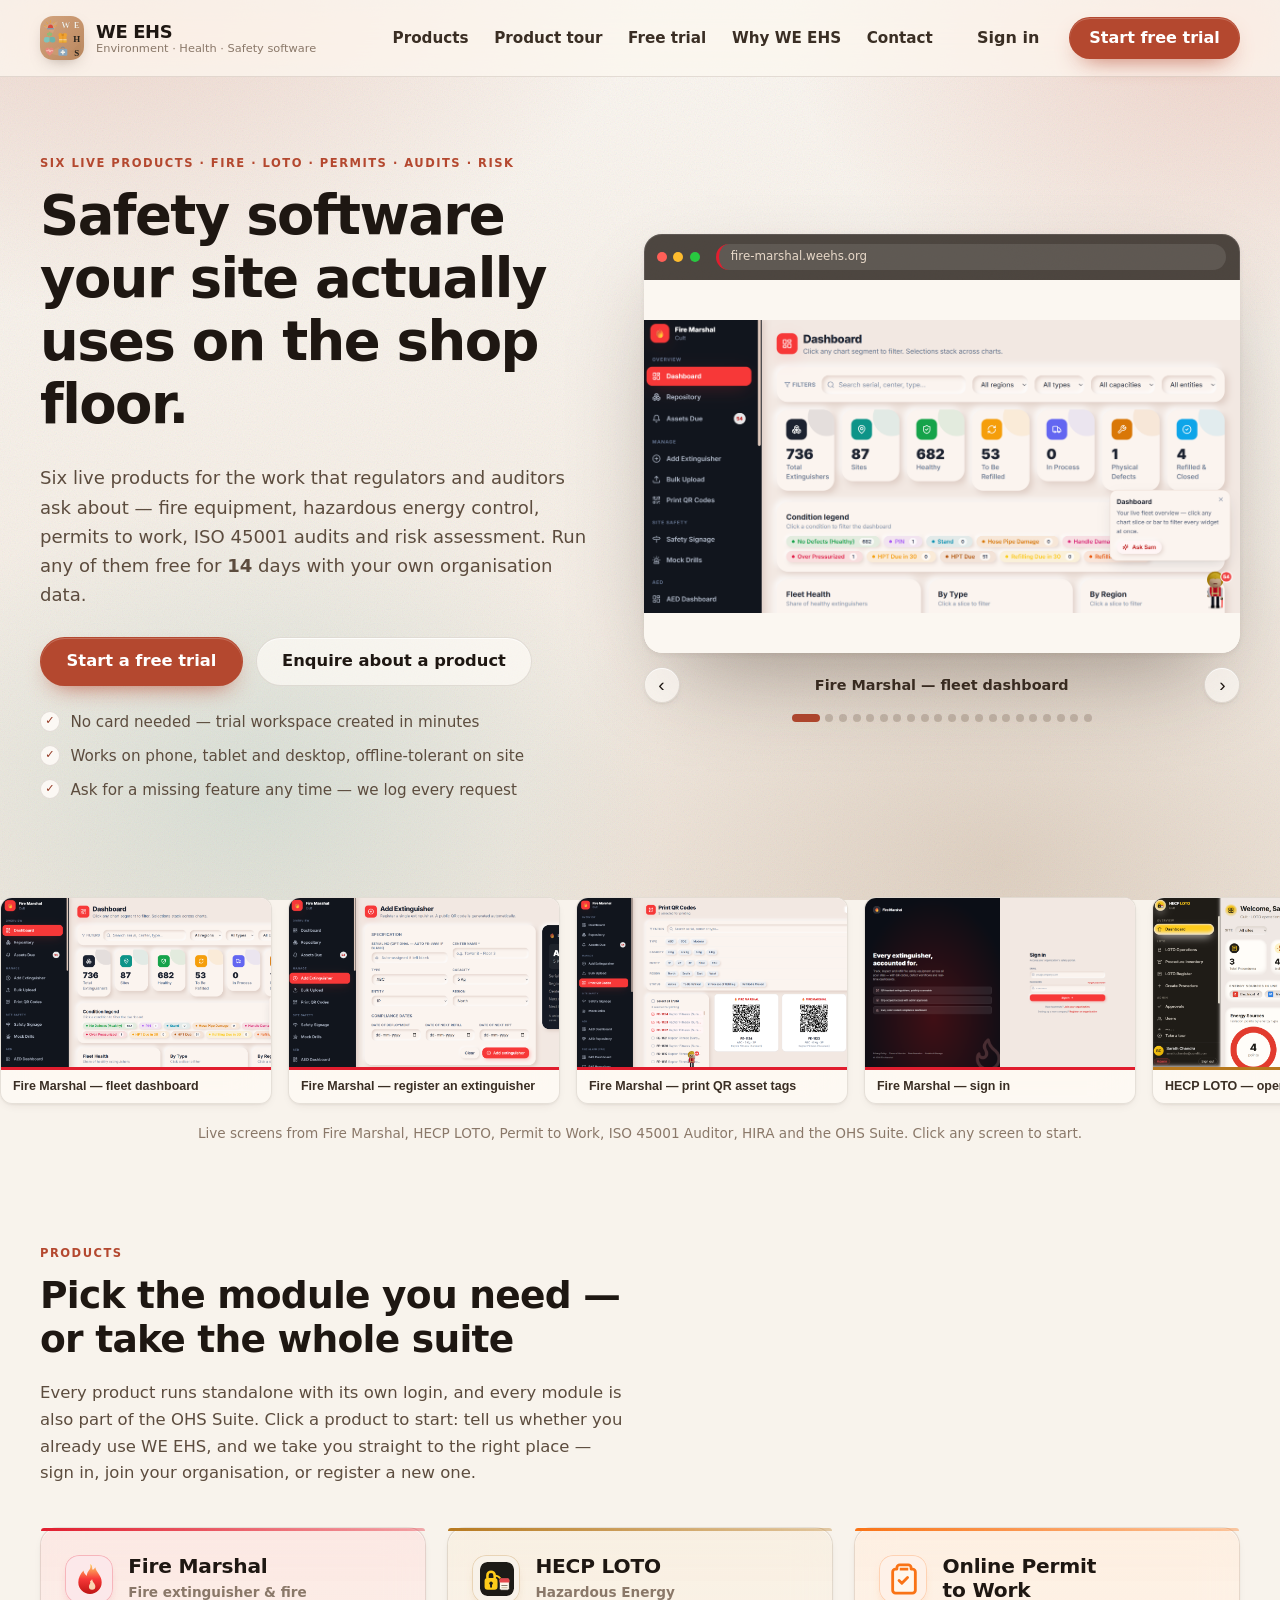
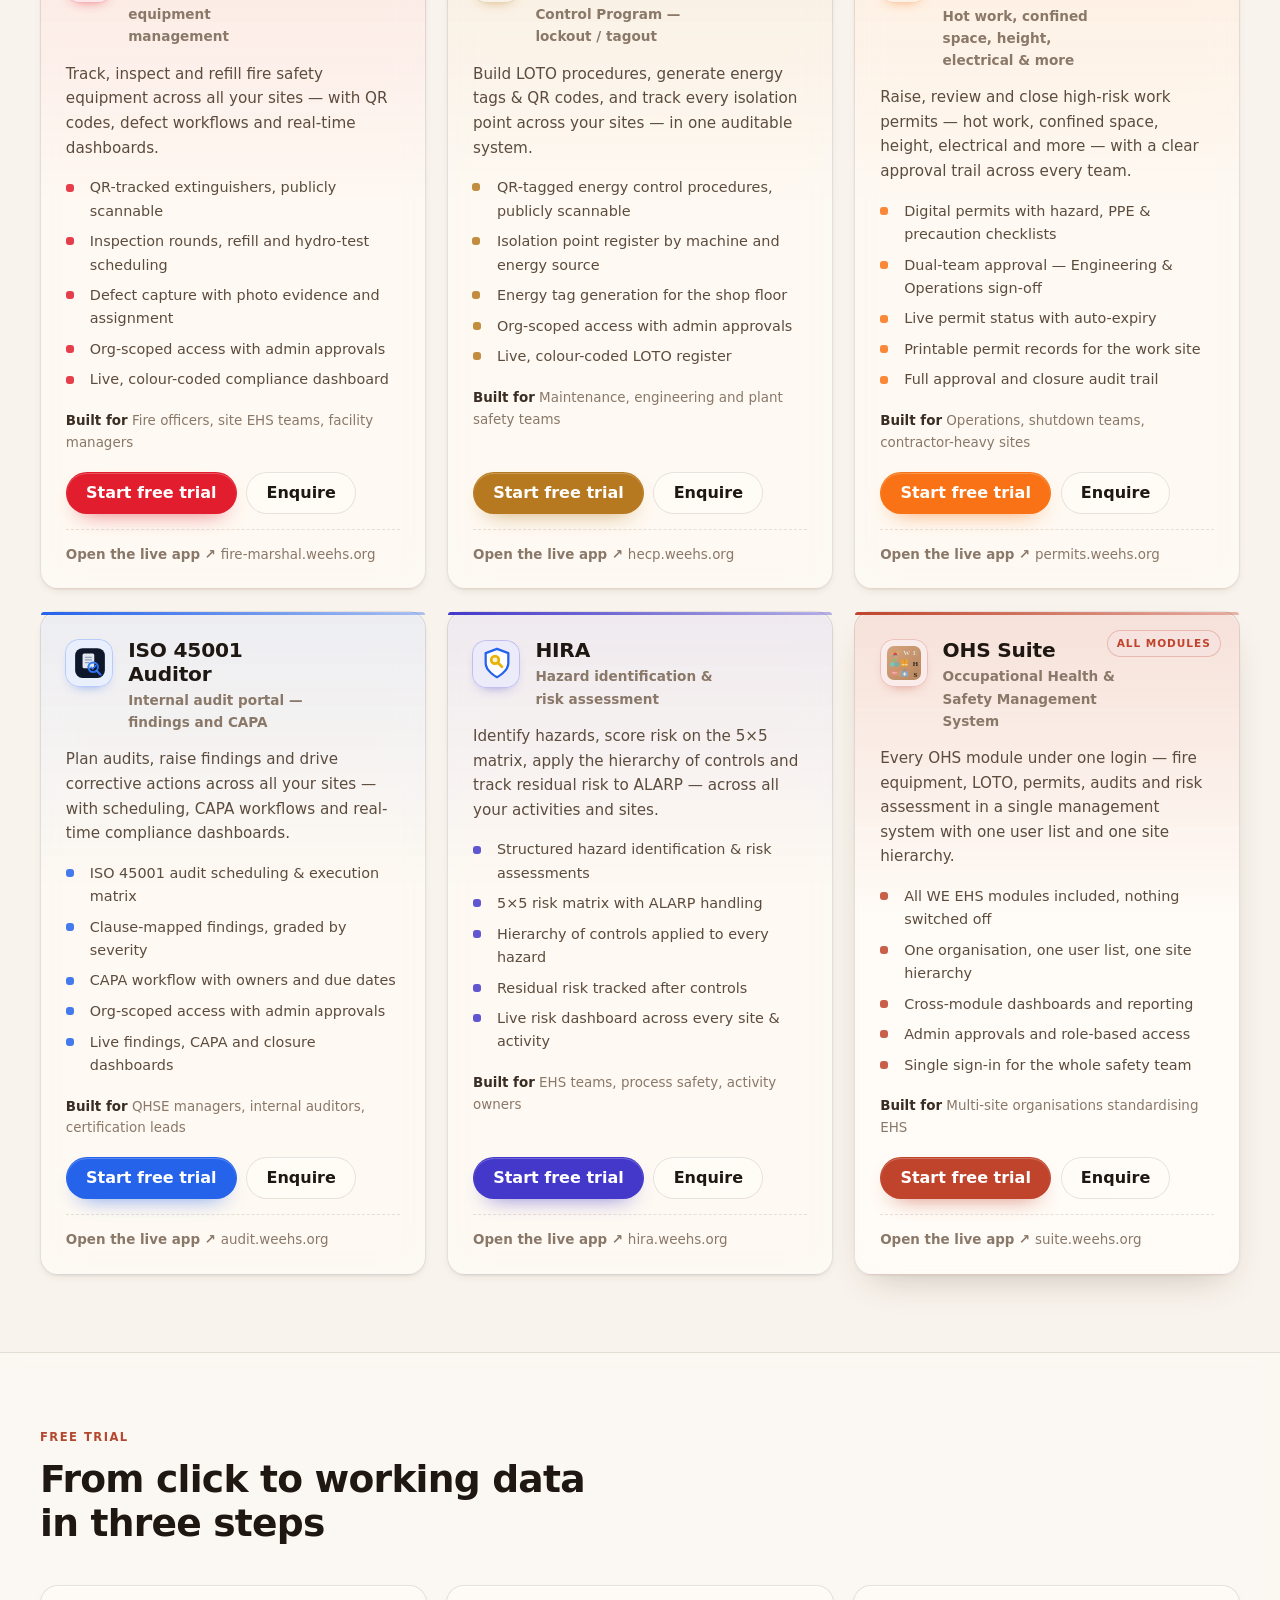
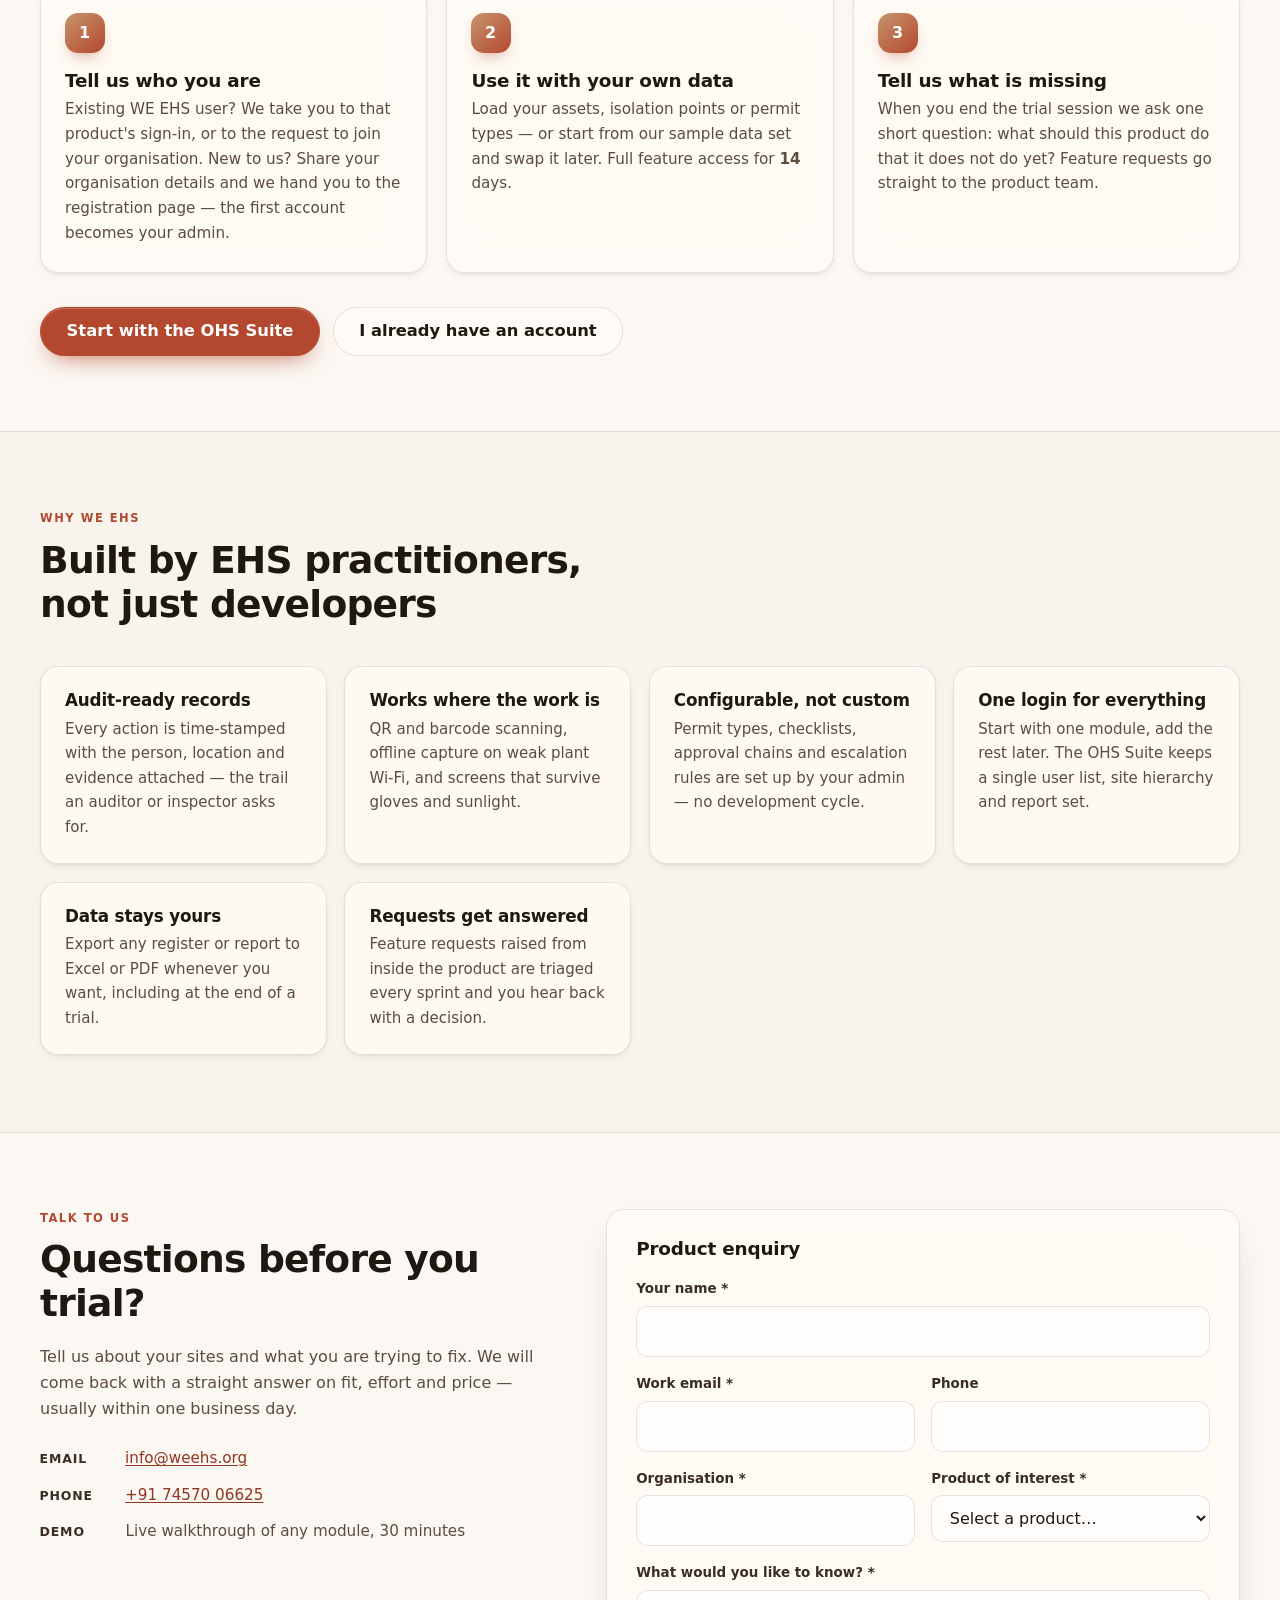
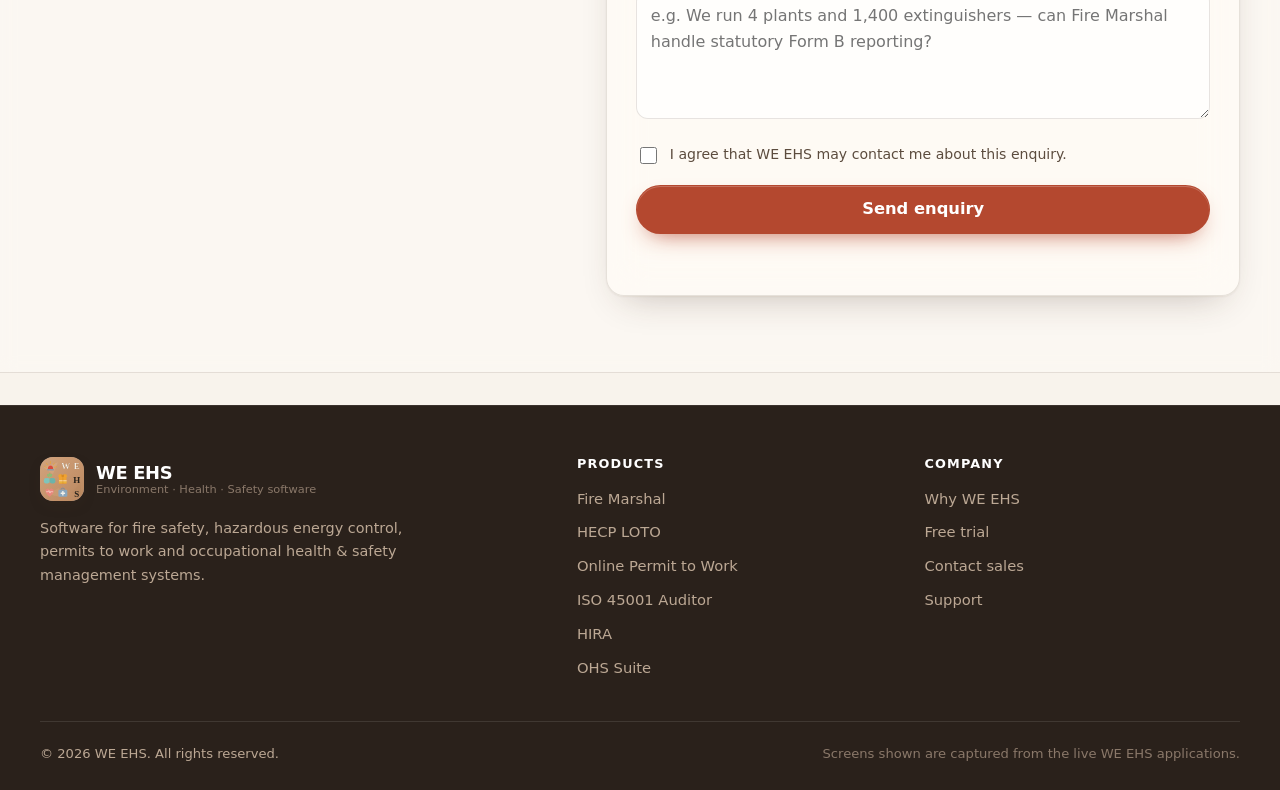
==== commit 051c75d8: "Use info@weehs.org as the contact address The domain already has Namecheap Private Email MX records " ====
--- a/index.html
+++ b/index.html
@@ -112,7 +112,7 @@
       </header>
 
       <div class="product-grid" data-product-grid>
-        <noscript><p class="notice">This page needs JavaScript for the product trials and enquiry forms. Email <a href="mailto:sarath200795@gmail.com">sarath200795@gmail.com</a> and we will set you up manually.</p></noscript>
+        <noscript><p class="notice">This page needs JavaScript for the product trials and enquiry forms. Email <a href="mailto:info@weehs.org">info@weehs.org</a> and we will set you up manually.</p></noscript>
       </div>
     </div>
   </section>
@@ -174,7 +174,7 @@
         <h2>Questions before you trial?</h2>
         <p>Tell us about your sites and what you are trying to fix. We will come back with a straight answer on fit, effort and price — usually within one business day.</p>
         <ul class="contact-list">
-          <li><span>Email</span><a href="mailto:sarath200795@gmail.com" data-sales-email>sarath200795@gmail.com</a></li>
+          <li><span>Email</span><a href="mailto:info@weehs.org" data-sales-email>info@weehs.org</a></li>
           <li><span>Phone</span><a href="tel:+917457006625" data-sales-phone>+91 74570 06625</a></li>
           <li><span>Demo</span>Live walkthrough of any module, 30 minutes</li>
         </ul>
@@ -238,7 +238,7 @@
         <li><a href="#why">Why WE EHS</a></li>
         <li><a href="#how-trial-works">Free trial</a></li>
         <li><a href="#enquiry">Contact sales</a></li>
-        <li><a href="mailto:sarath200795@gmail.com">Support</a></li>
+        <li><a href="mailto:info@weehs.org">Support</a></li>
       </ul>
     </nav>
   </div>
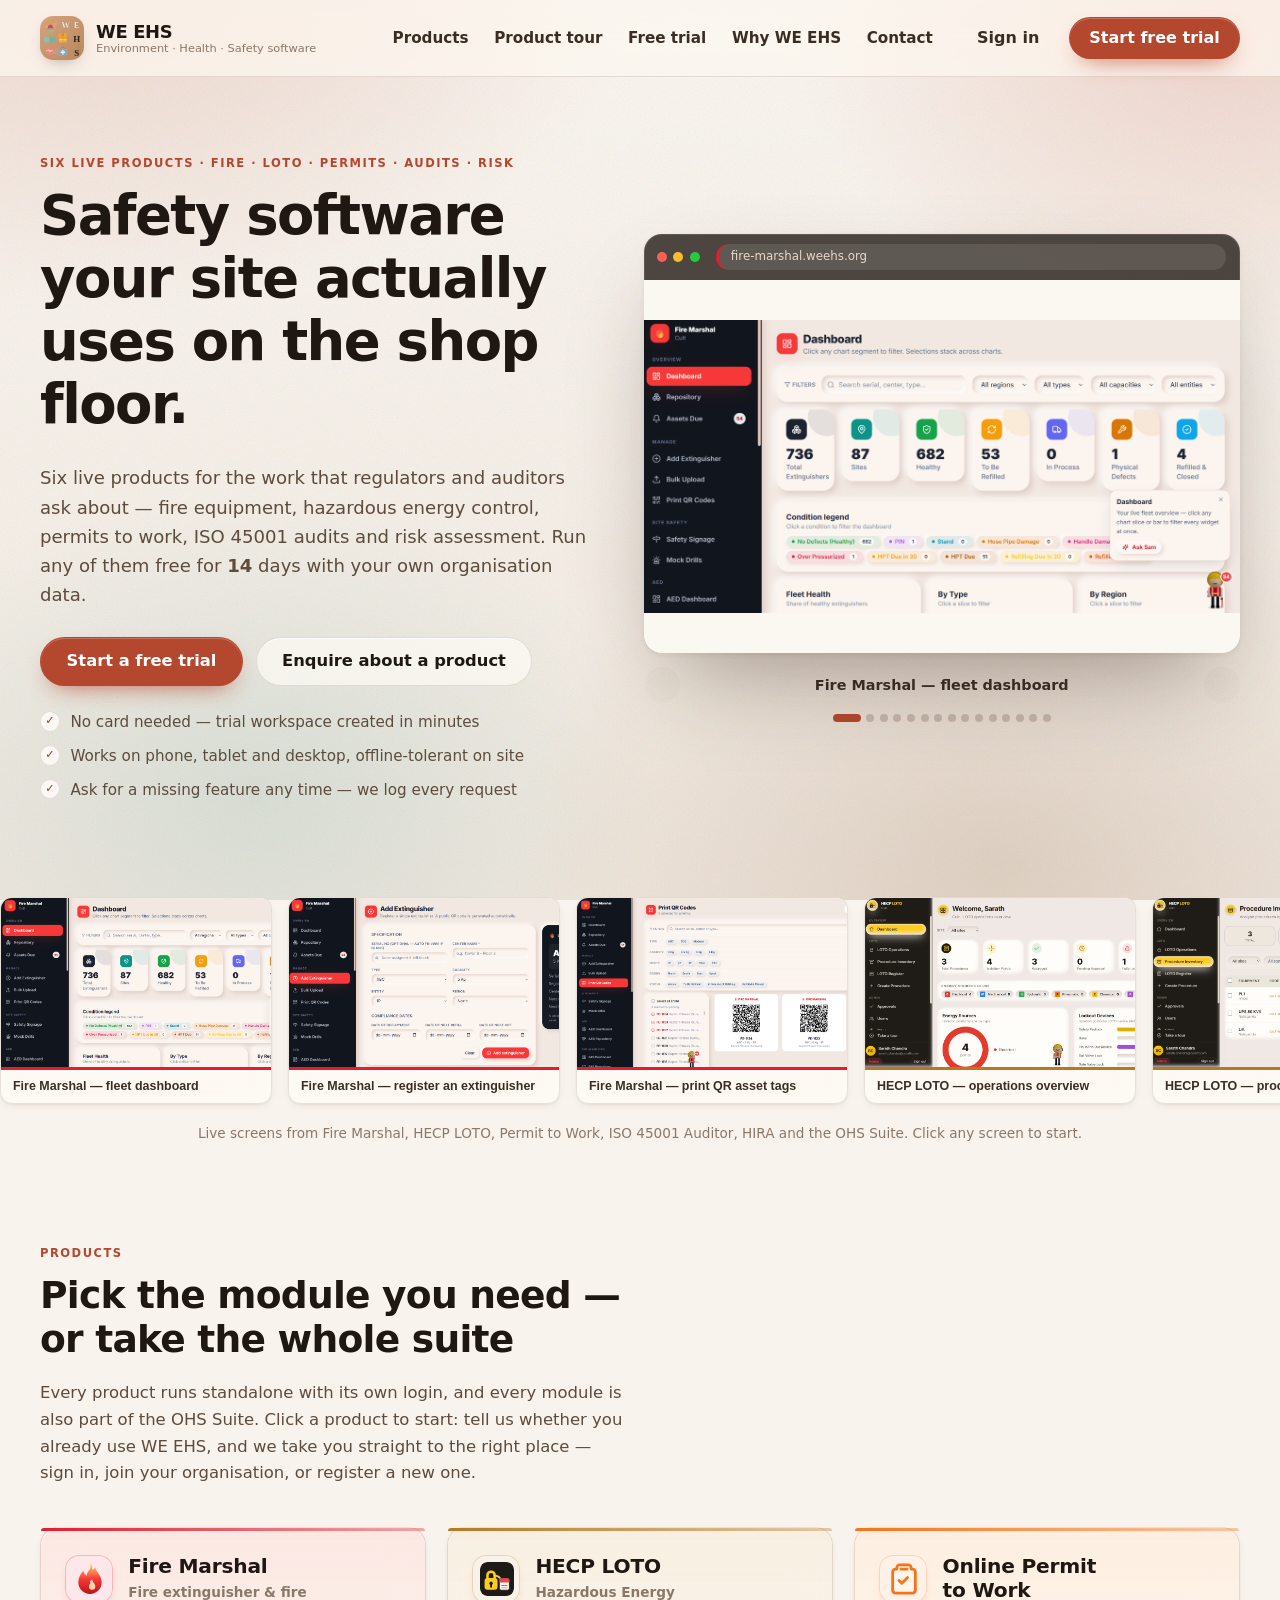
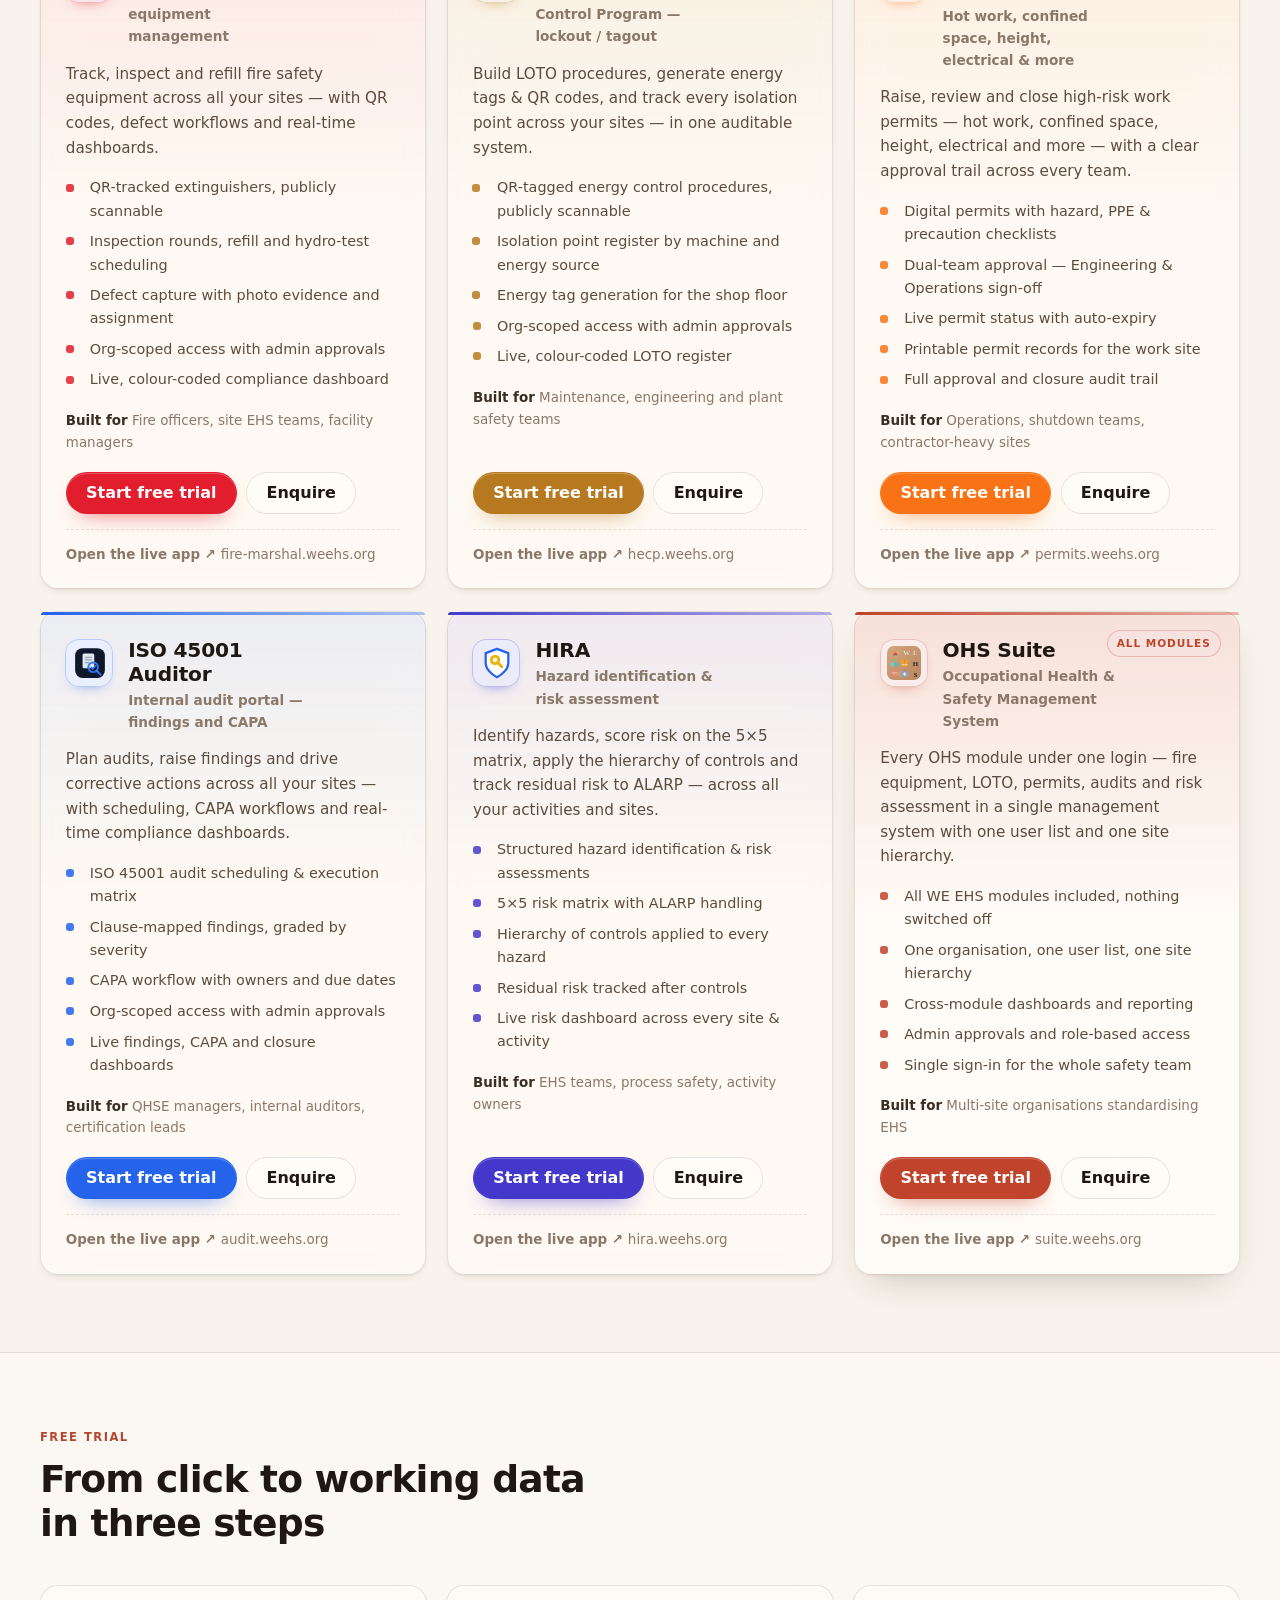
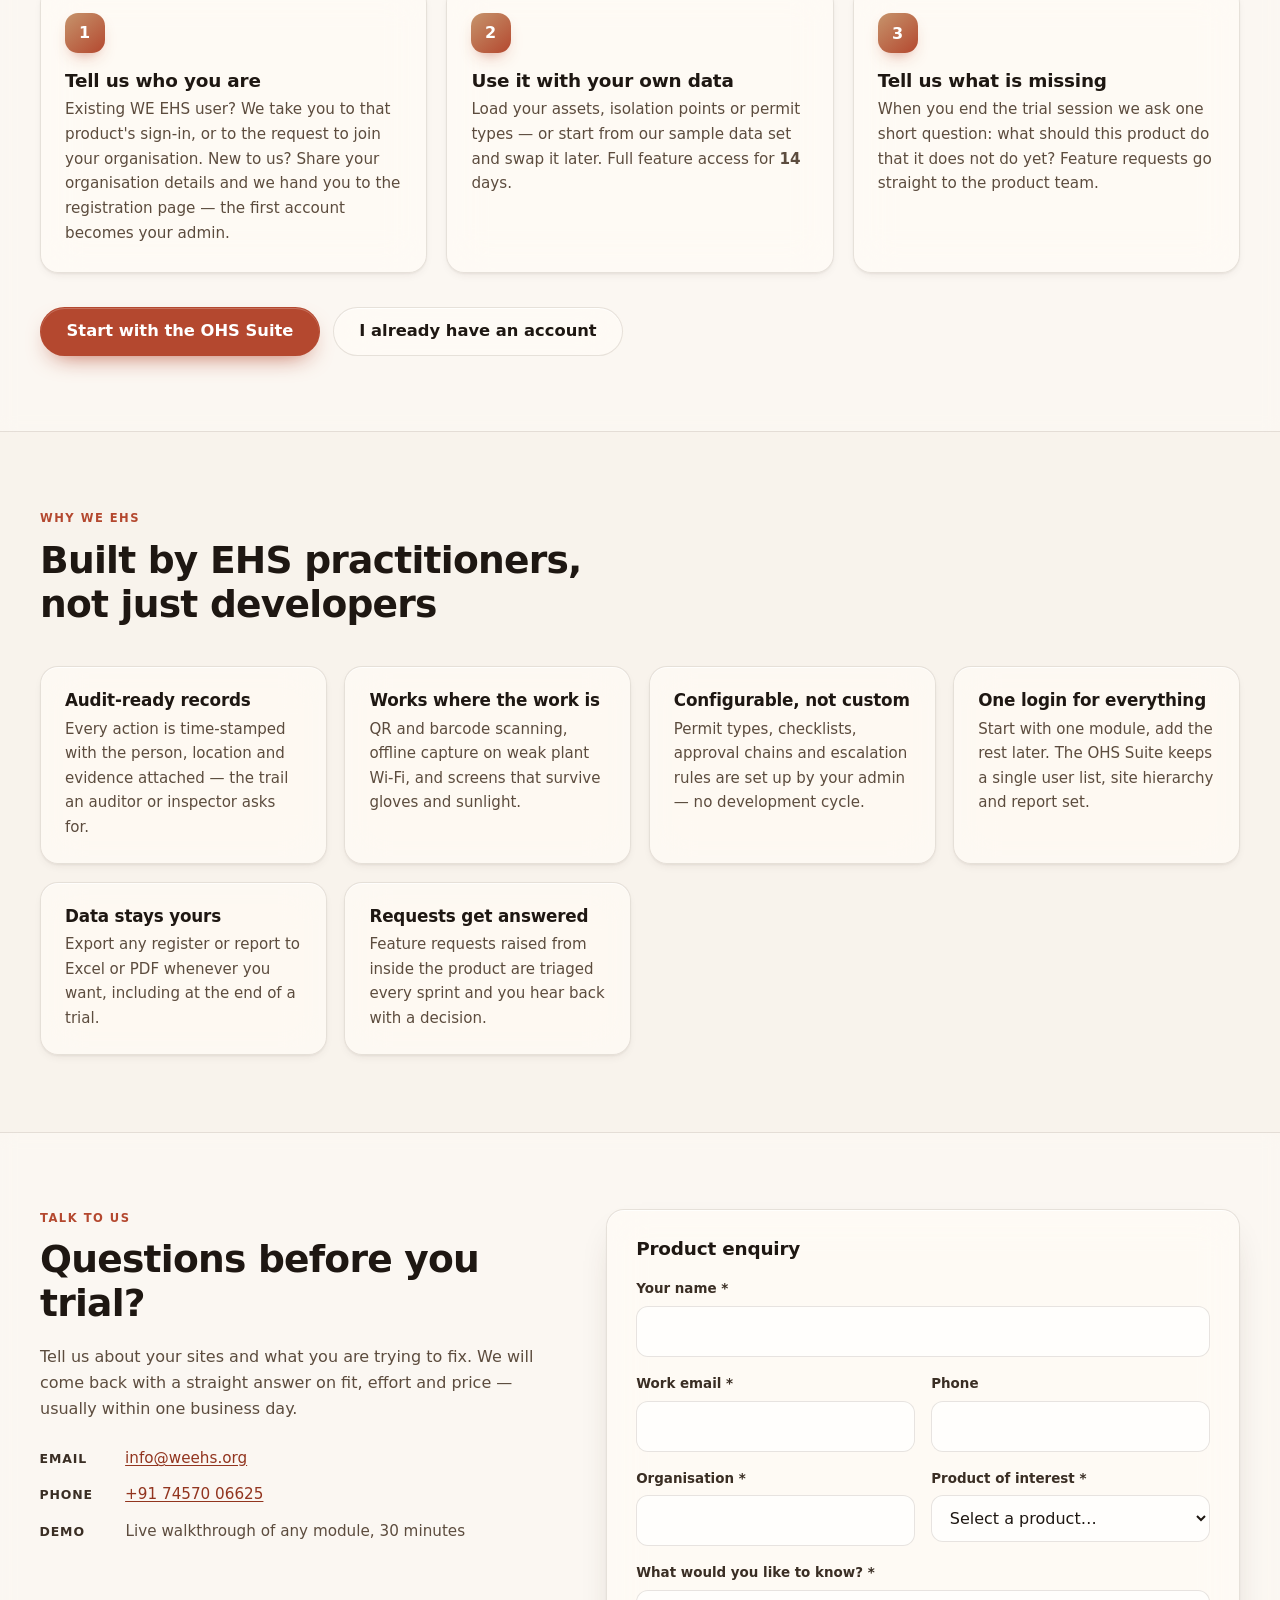
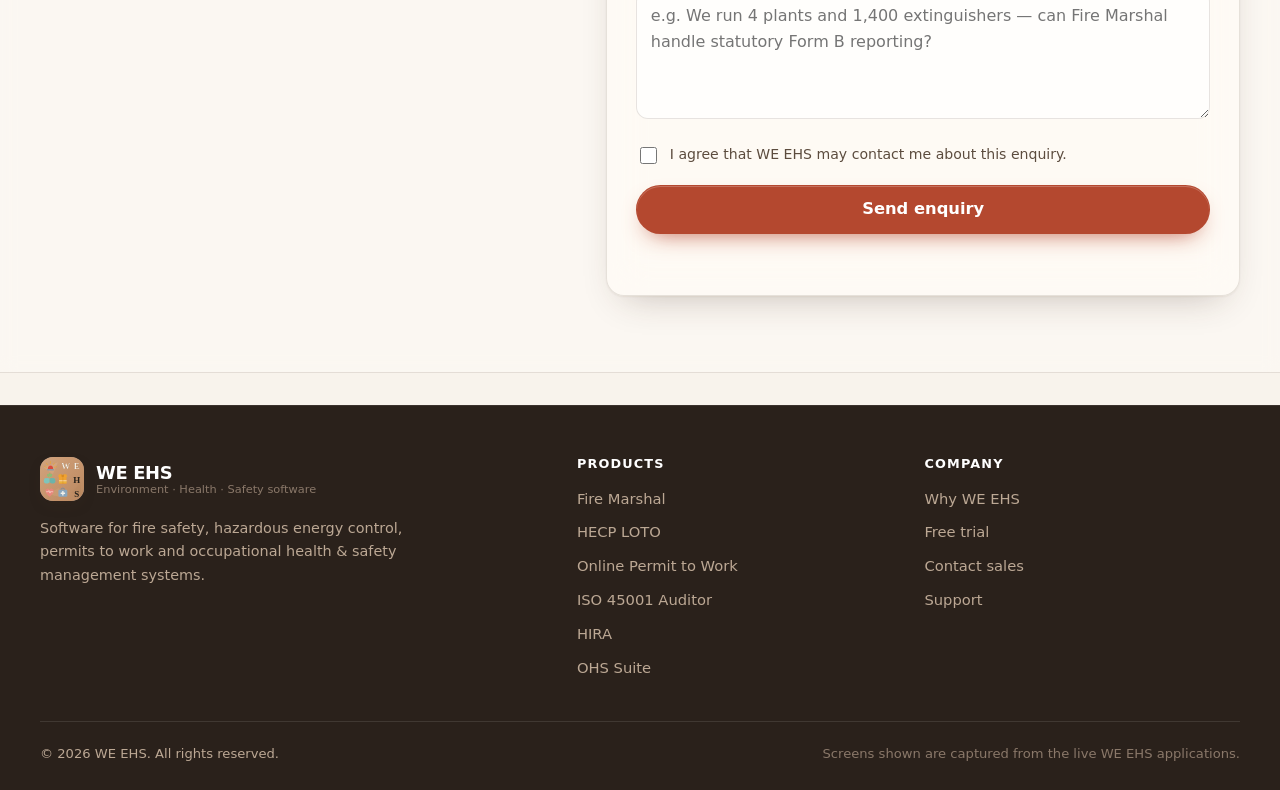
==== commit f145aecf: "Drop the sign-in screens from the carousel Only product screens now roll: dashboards, registers, pro" ====
--- a/index.html
+++ b/index.html
@@ -11,7 +11,7 @@
 <meta property="og:url" content="https://weehs.org/">
 <meta property="og:title" content="WE EHS — safety software your site actually uses">
 <meta property="og:description" content="Six live products for fire equipment, hazardous energy control, permits to work, ISO 45001 audits and risk assessment. Free trial, no card needed.">
-<meta property="og:image" content="https://weehs.org/assets/screens/fire-marshal-login.png">
+<meta property="og:image" content="https://weehs.org/assets/screens/fire-marshal-dashboard.png">
 <meta name="twitter:card" content="summary_large_image">
 <link rel="icon" href="assets/img/wehs-logo.svg" type="image/svg+xml">
 <link rel="apple-touch-icon" href="assets/img/wehs-logo.svg">
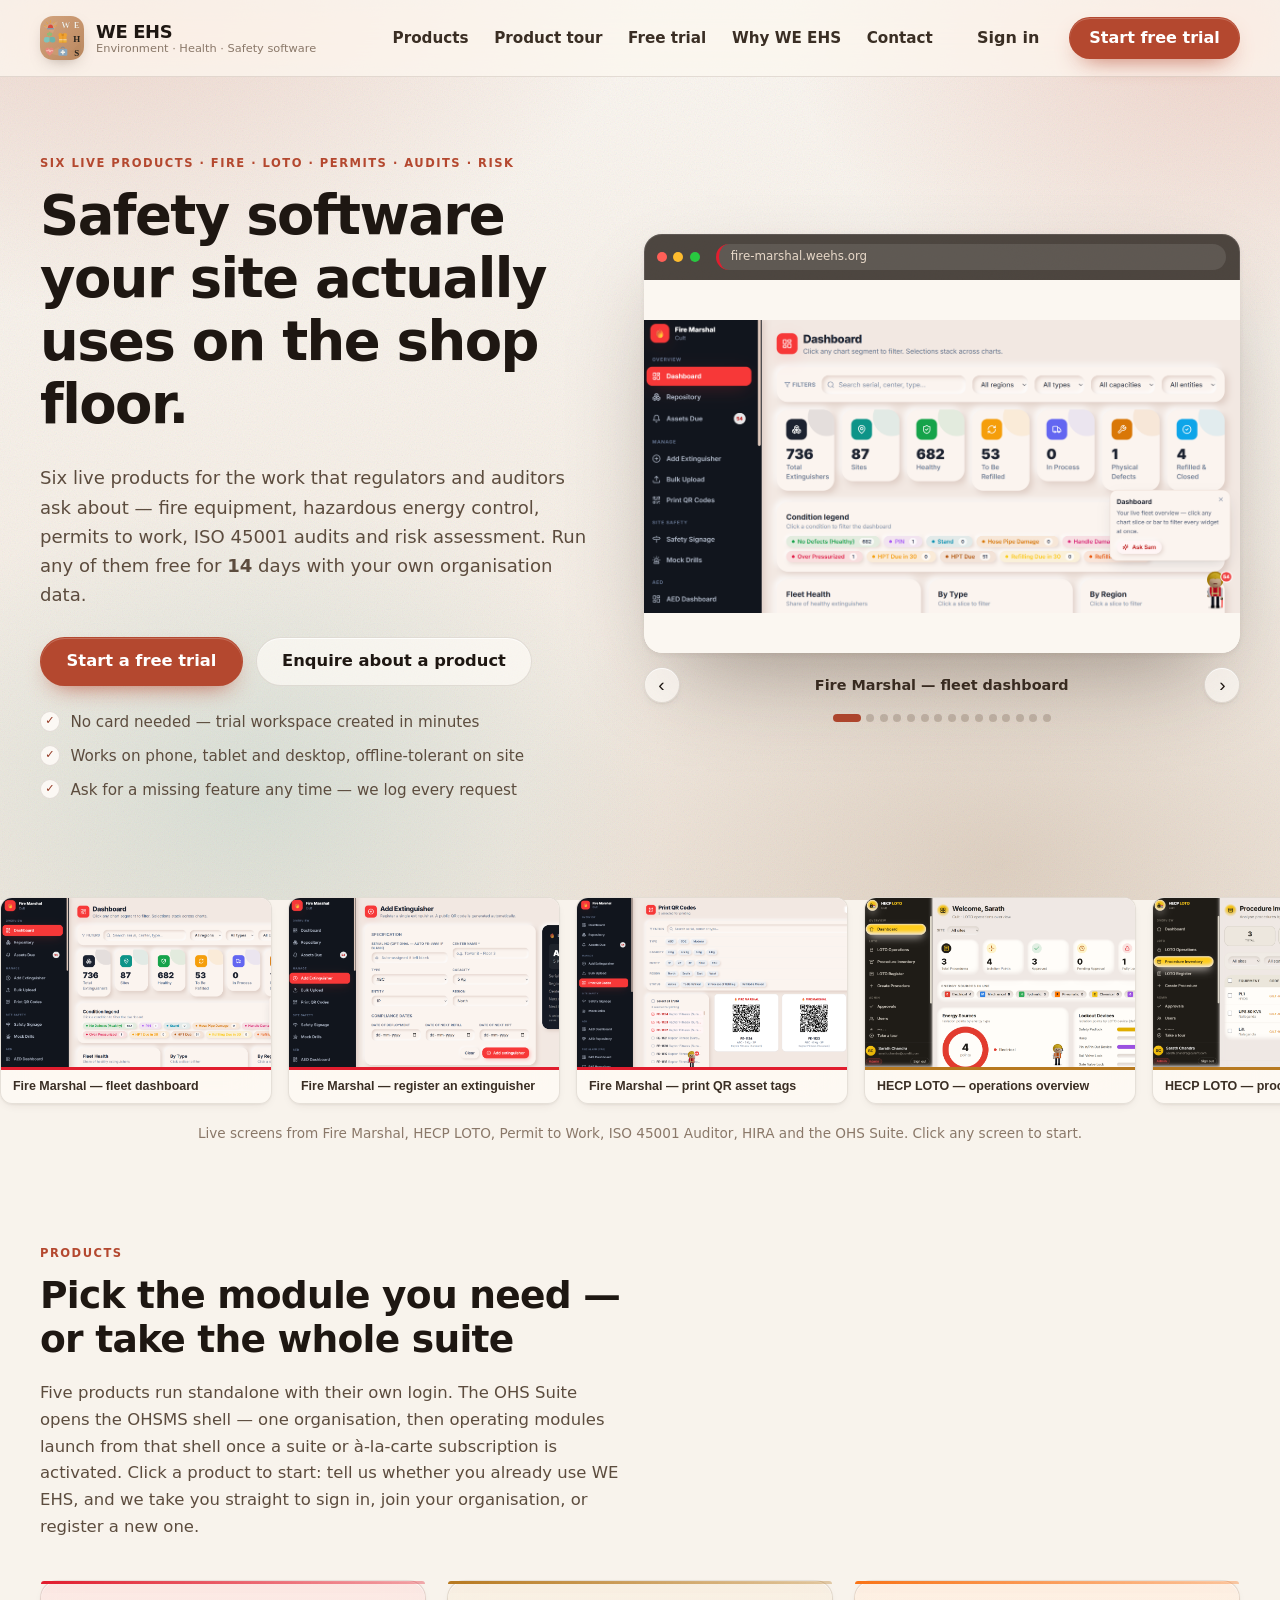
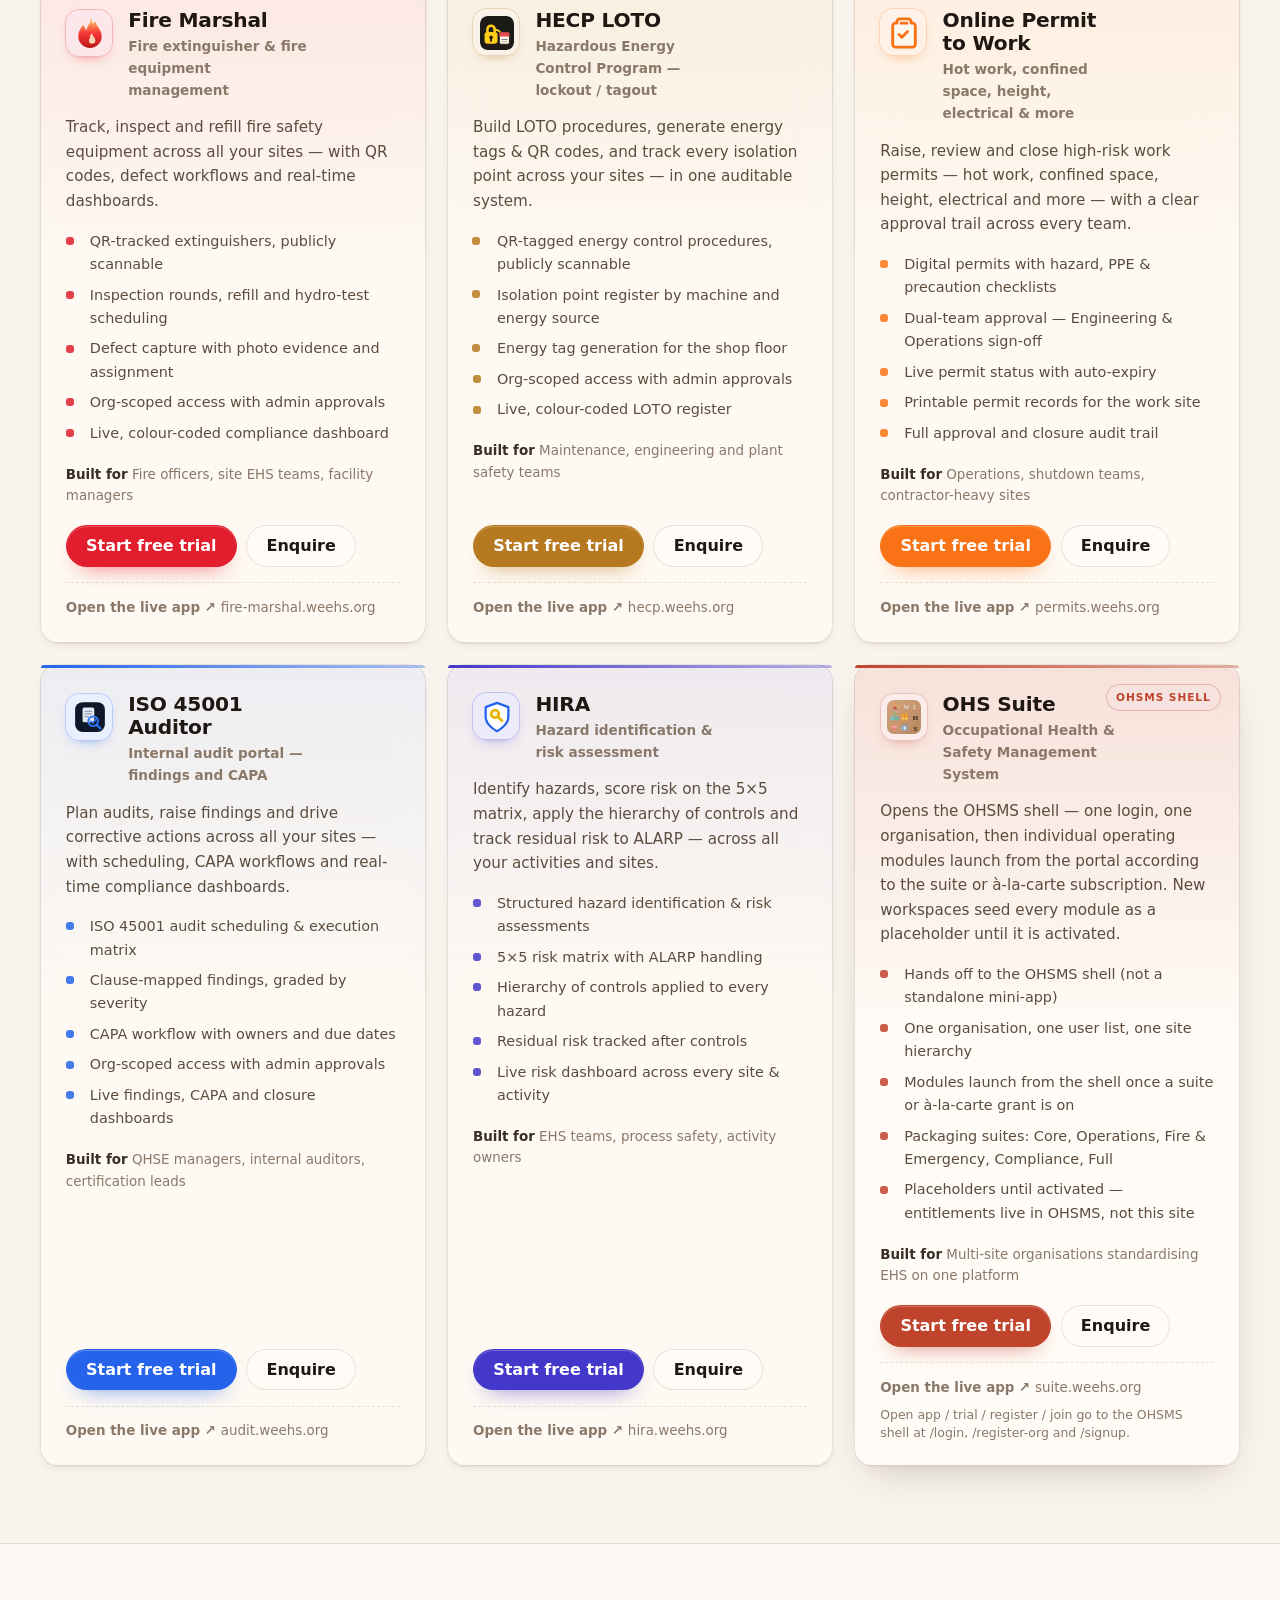
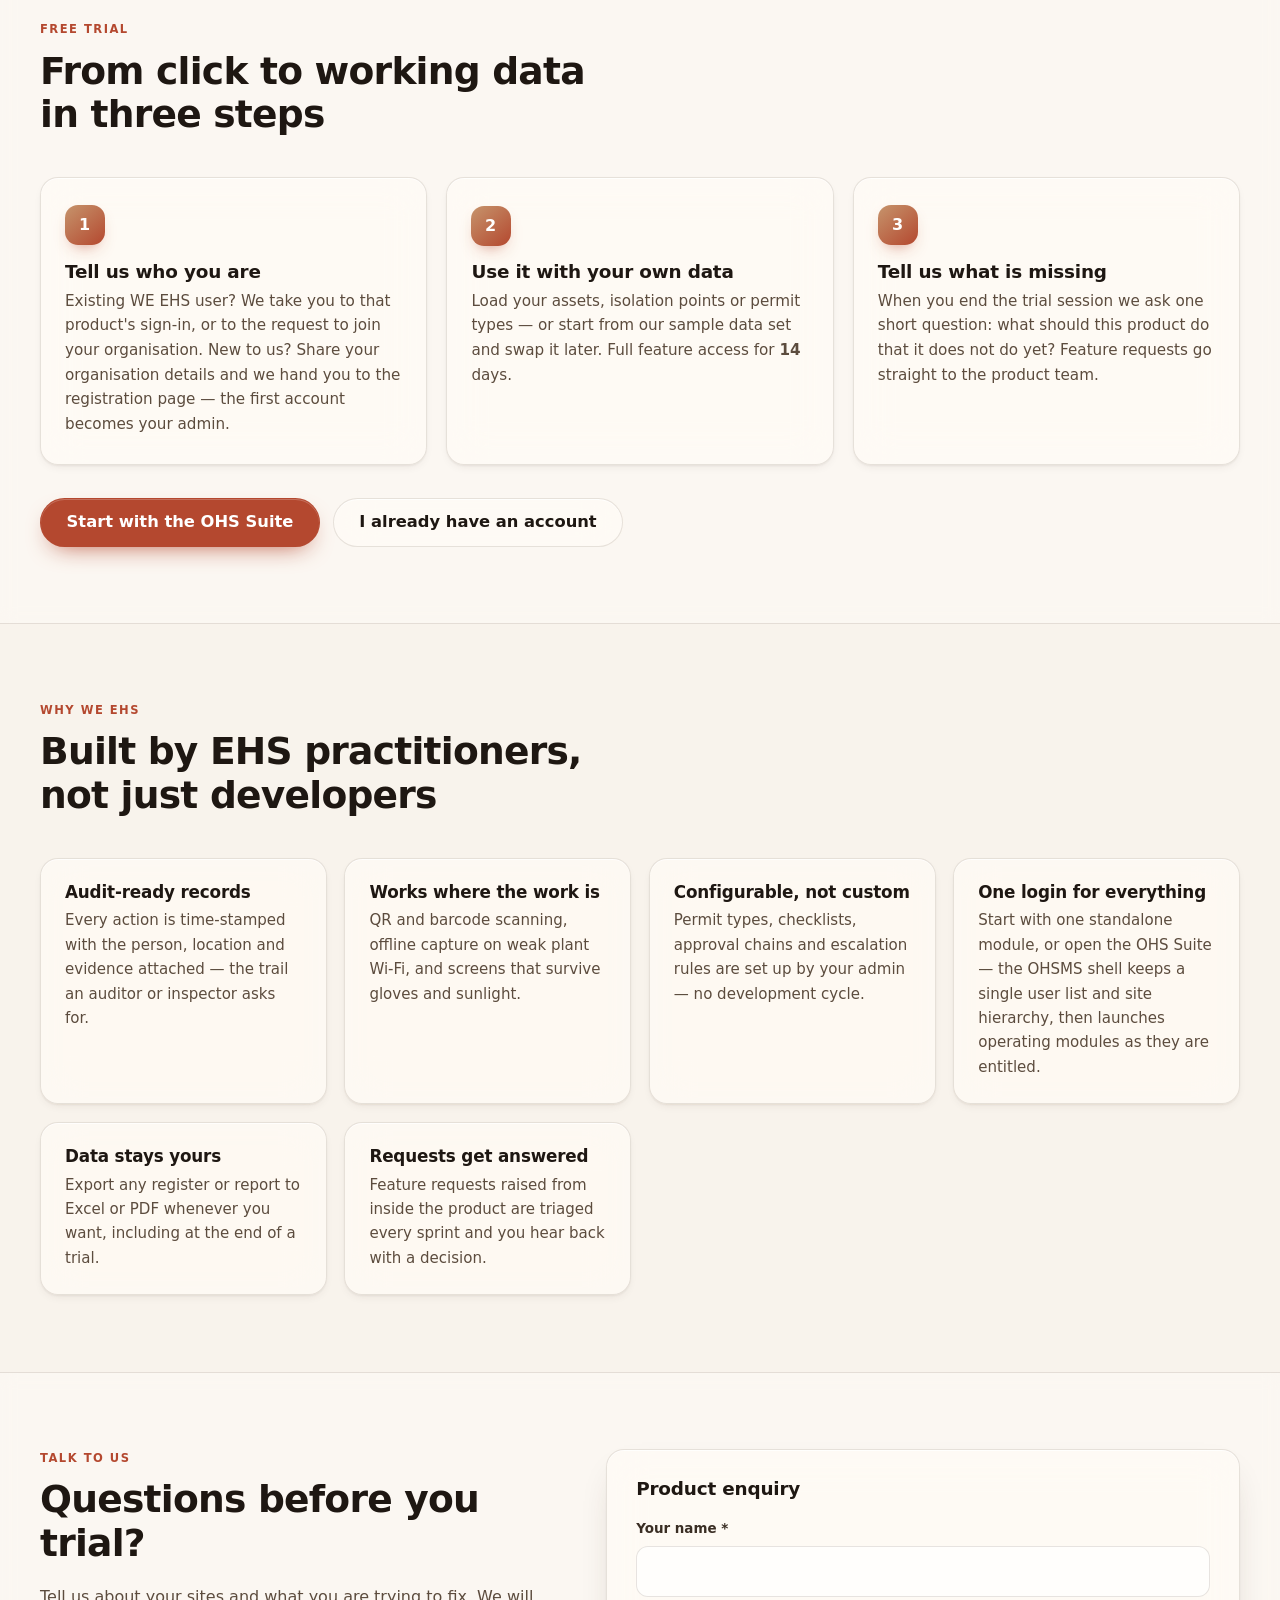
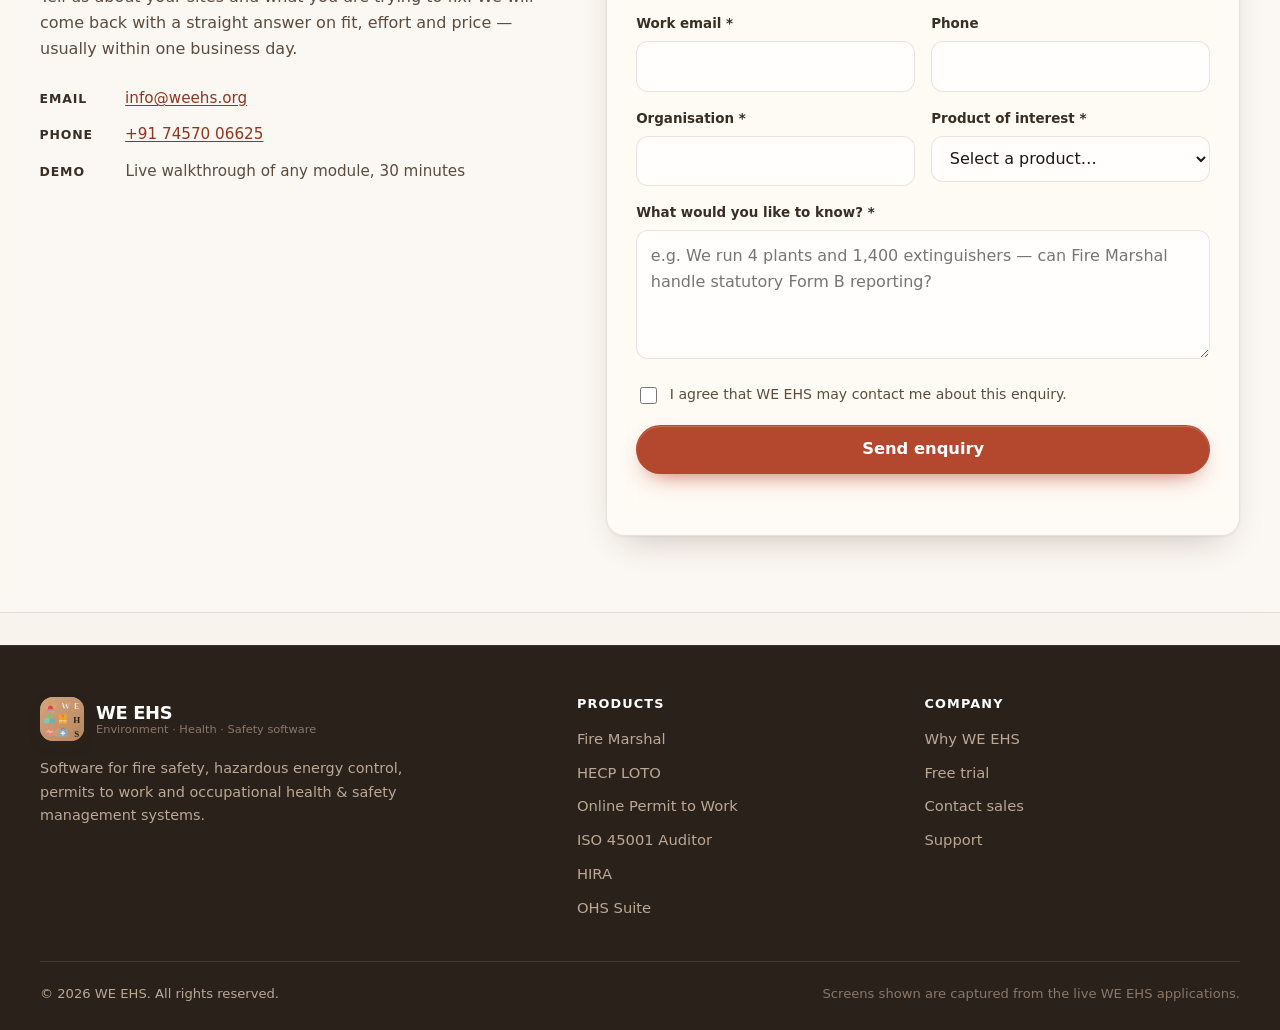
==== commit 5c0e2c89: "Hand OHS Suite CTAs through to the OHSMS shell Wire the featured OHS Suite product at WEEHS_OHSMS_HO" ====
--- a/index.html
+++ b/index.html
@@ -105,9 +105,10 @@
         <p class="eyebrow">Products</p>
         <h2>Pick the module you need — or take the whole suite</h2>
         <p class="section-sub">
-          Every product runs standalone with its own login, and every module is also part of the OHS Suite.
-          Click a product to start: tell us whether you already use WE EHS, and we take you straight to
-          the right place — sign in, join your organisation, or register a new one.
+          Five products run standalone with their own login. The OHS Suite opens the OHSMS shell —
+          one organisation, then operating modules launch from that shell once a suite or à-la-carte
+          subscription is activated. Click a product to start: tell us whether you already use WE EHS,
+          and we take you straight to sign in, join your organisation, or register a new one.
         </p>
       </header>
 
@@ -159,7 +160,7 @@
         <article class="why-card"><h3>Audit-ready records</h3><p>Every action is time-stamped with the person, location and evidence attached — the trail an auditor or inspector asks for.</p></article>
         <article class="why-card"><h3>Works where the work is</h3><p>QR and barcode scanning, offline capture on weak plant Wi-Fi, and screens that survive gloves and sunlight.</p></article>
         <article class="why-card"><h3>Configurable, not custom</h3><p>Permit types, checklists, approval chains and escalation rules are set up by your admin — no development cycle.</p></article>
-        <article class="why-card"><h3>One login for everything</h3><p>Start with one module, add the rest later. The OHS Suite keeps a single user list, site hierarchy and report set.</p></article>
+        <article class="why-card"><h3>One login for everything</h3><p>Start with one standalone module, or open the OHS Suite — the OHSMS shell keeps a single user list and site hierarchy, then launches operating modules as they are entitled.</p></article>
         <article class="why-card"><h3>Data stays yours</h3><p>Export any register or report to Excel or PDF whenever you want, including at the end of a trial.</p></article>
         <article class="why-card"><h3>Requests get answered</h3><p>Feature requests raised from inside the product are triaged every sprint and you hear back with a decision.</p></article>
       </div>
--- a/assets/css/styles.css
+++ b/assets/css/styles.css
@@ -454,6 +454,9 @@
 }
 .product-peek:hover { color: var(--accent); }
 .product-host { font-weight: 500; word-break: break-all; }
+.product-launch {
+  margin: .45rem 0 0; font-size: .78rem; line-height: 1.45; color: var(--muted);
+}
 
 @media (hover: hover) and (pointer: fine) {
   .product-card:hover {
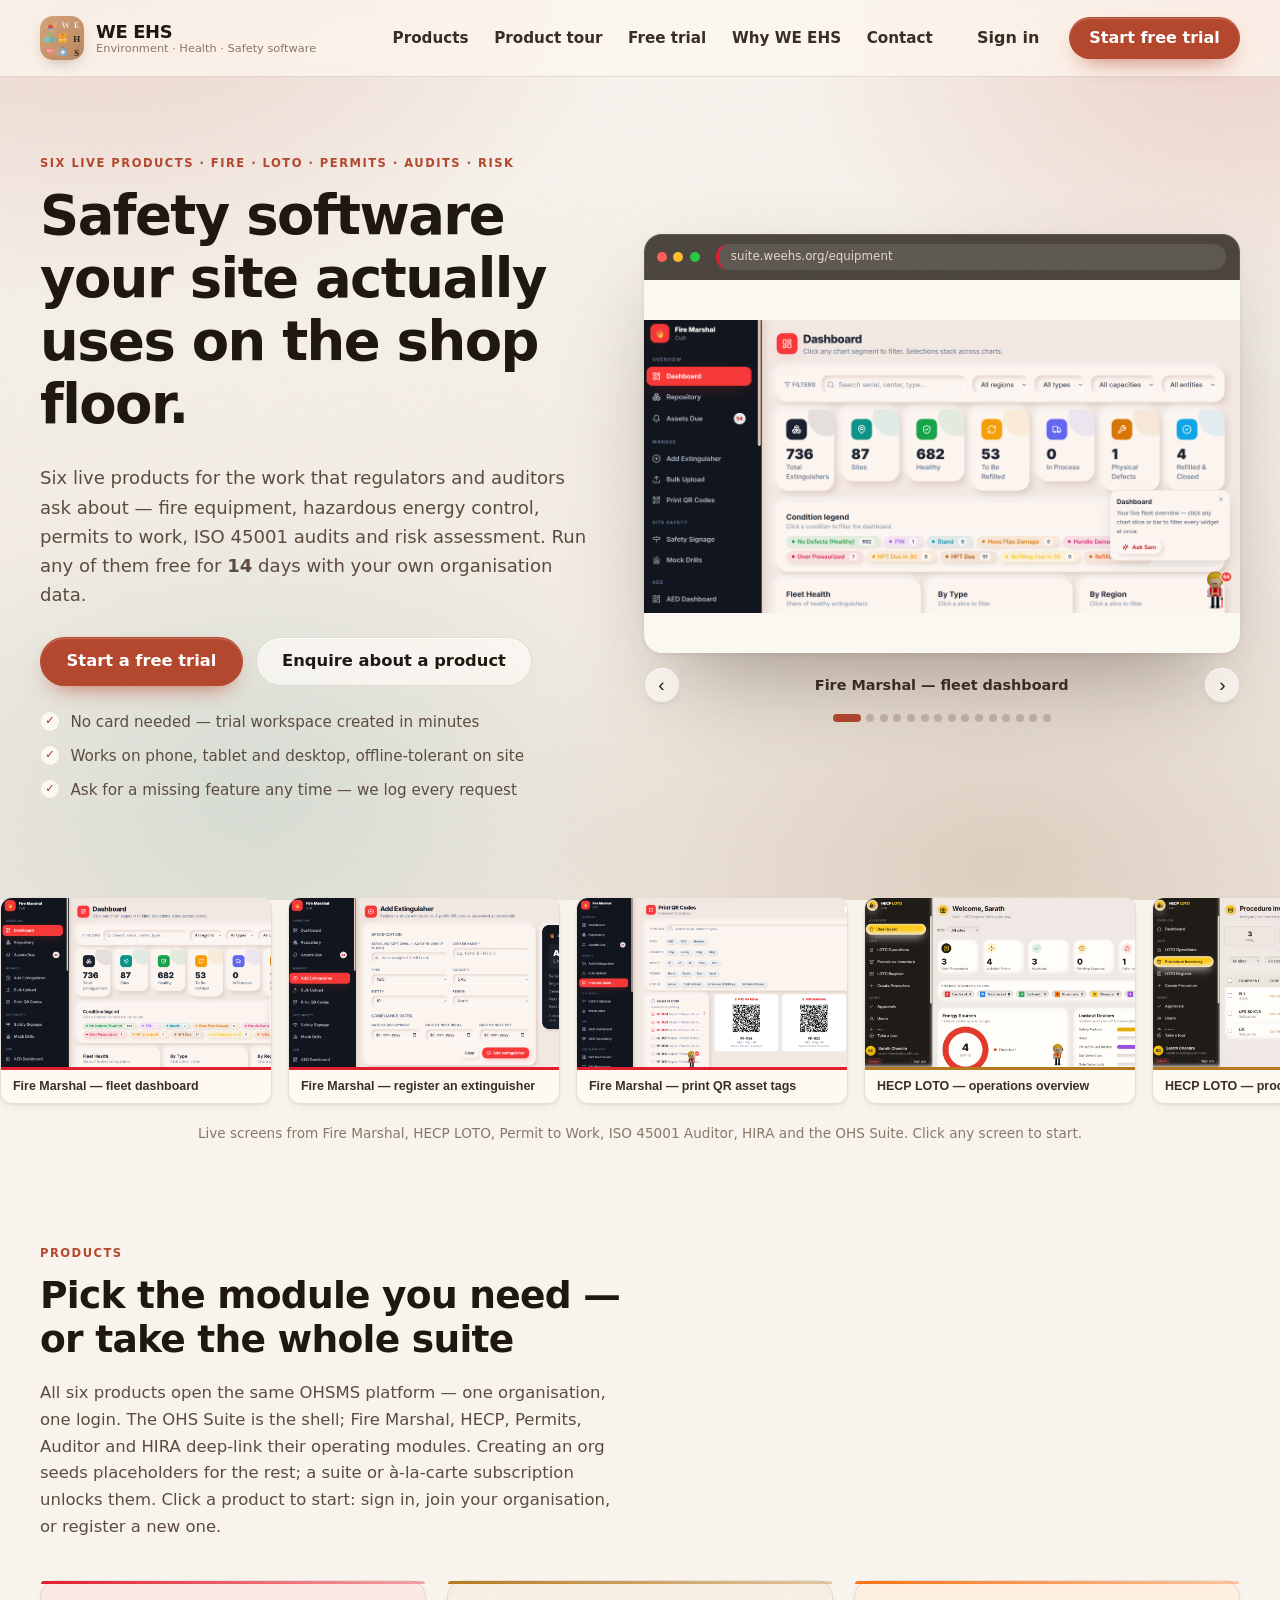
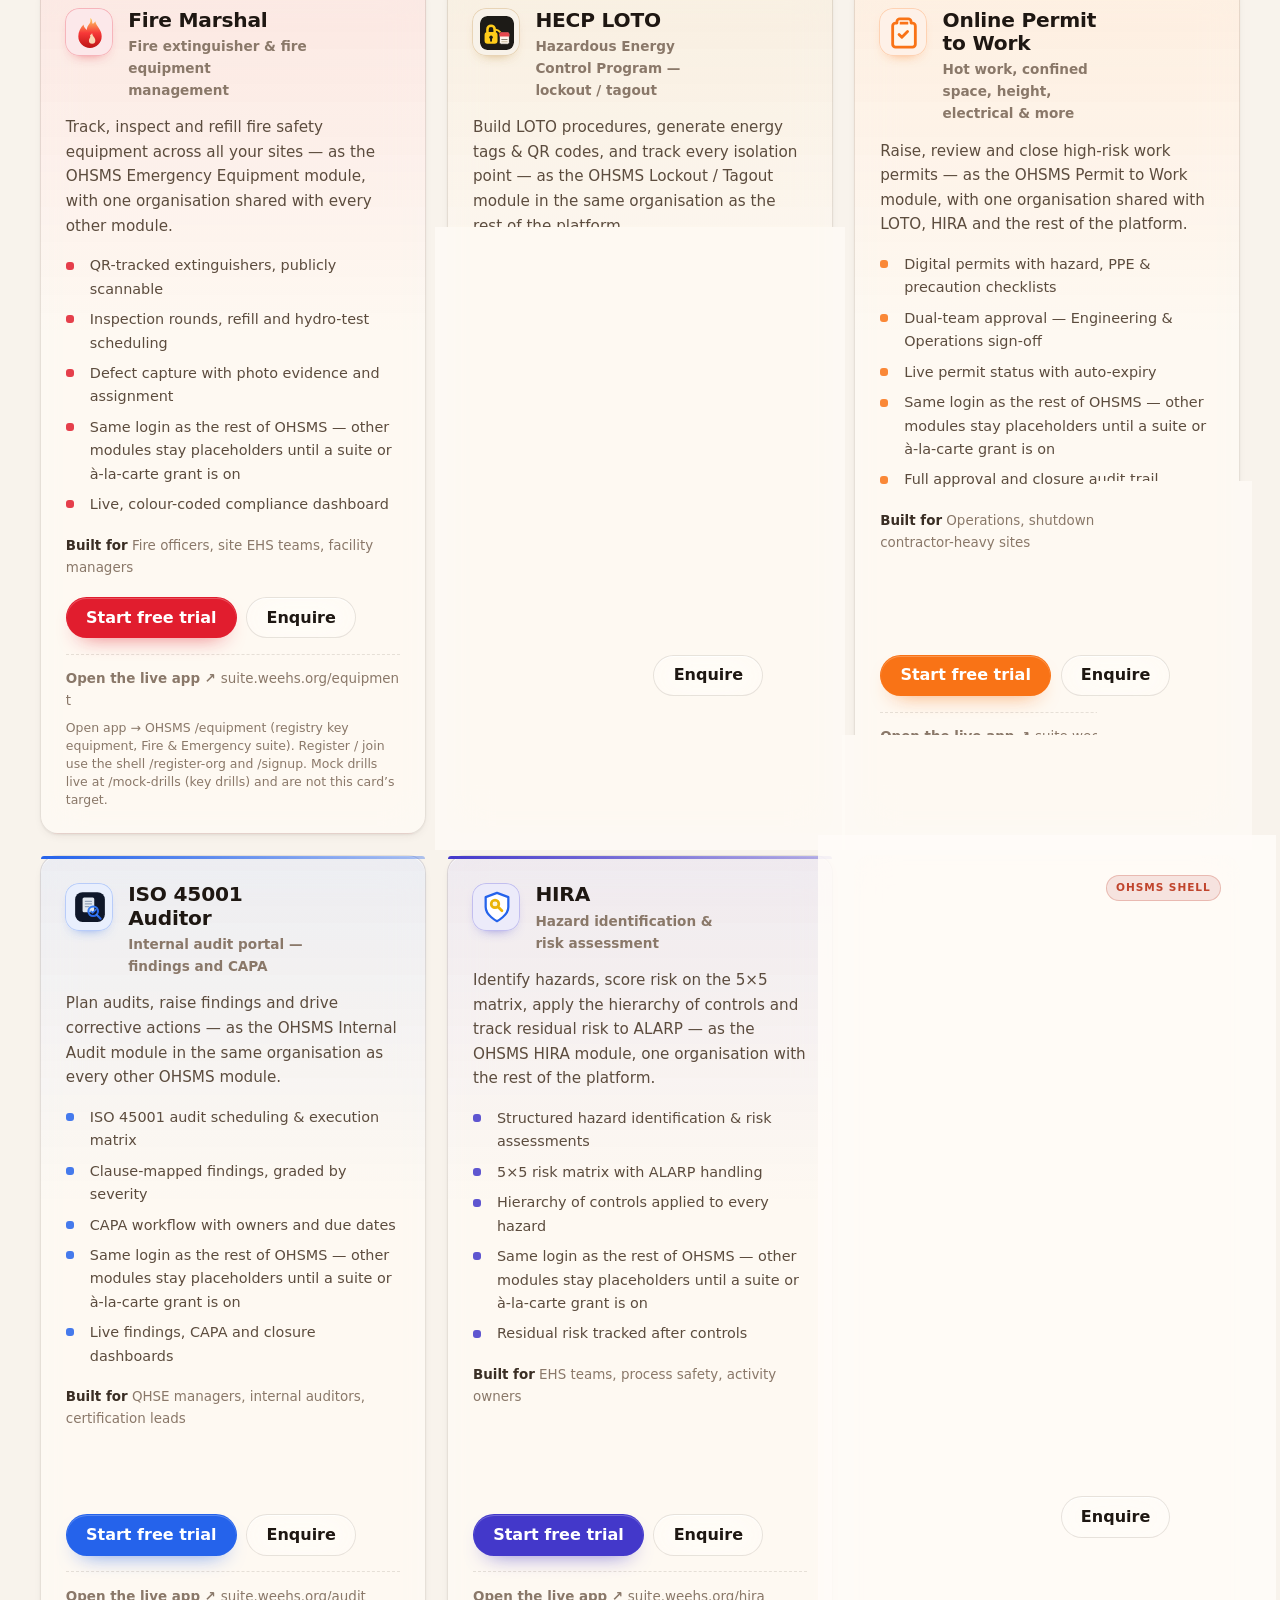
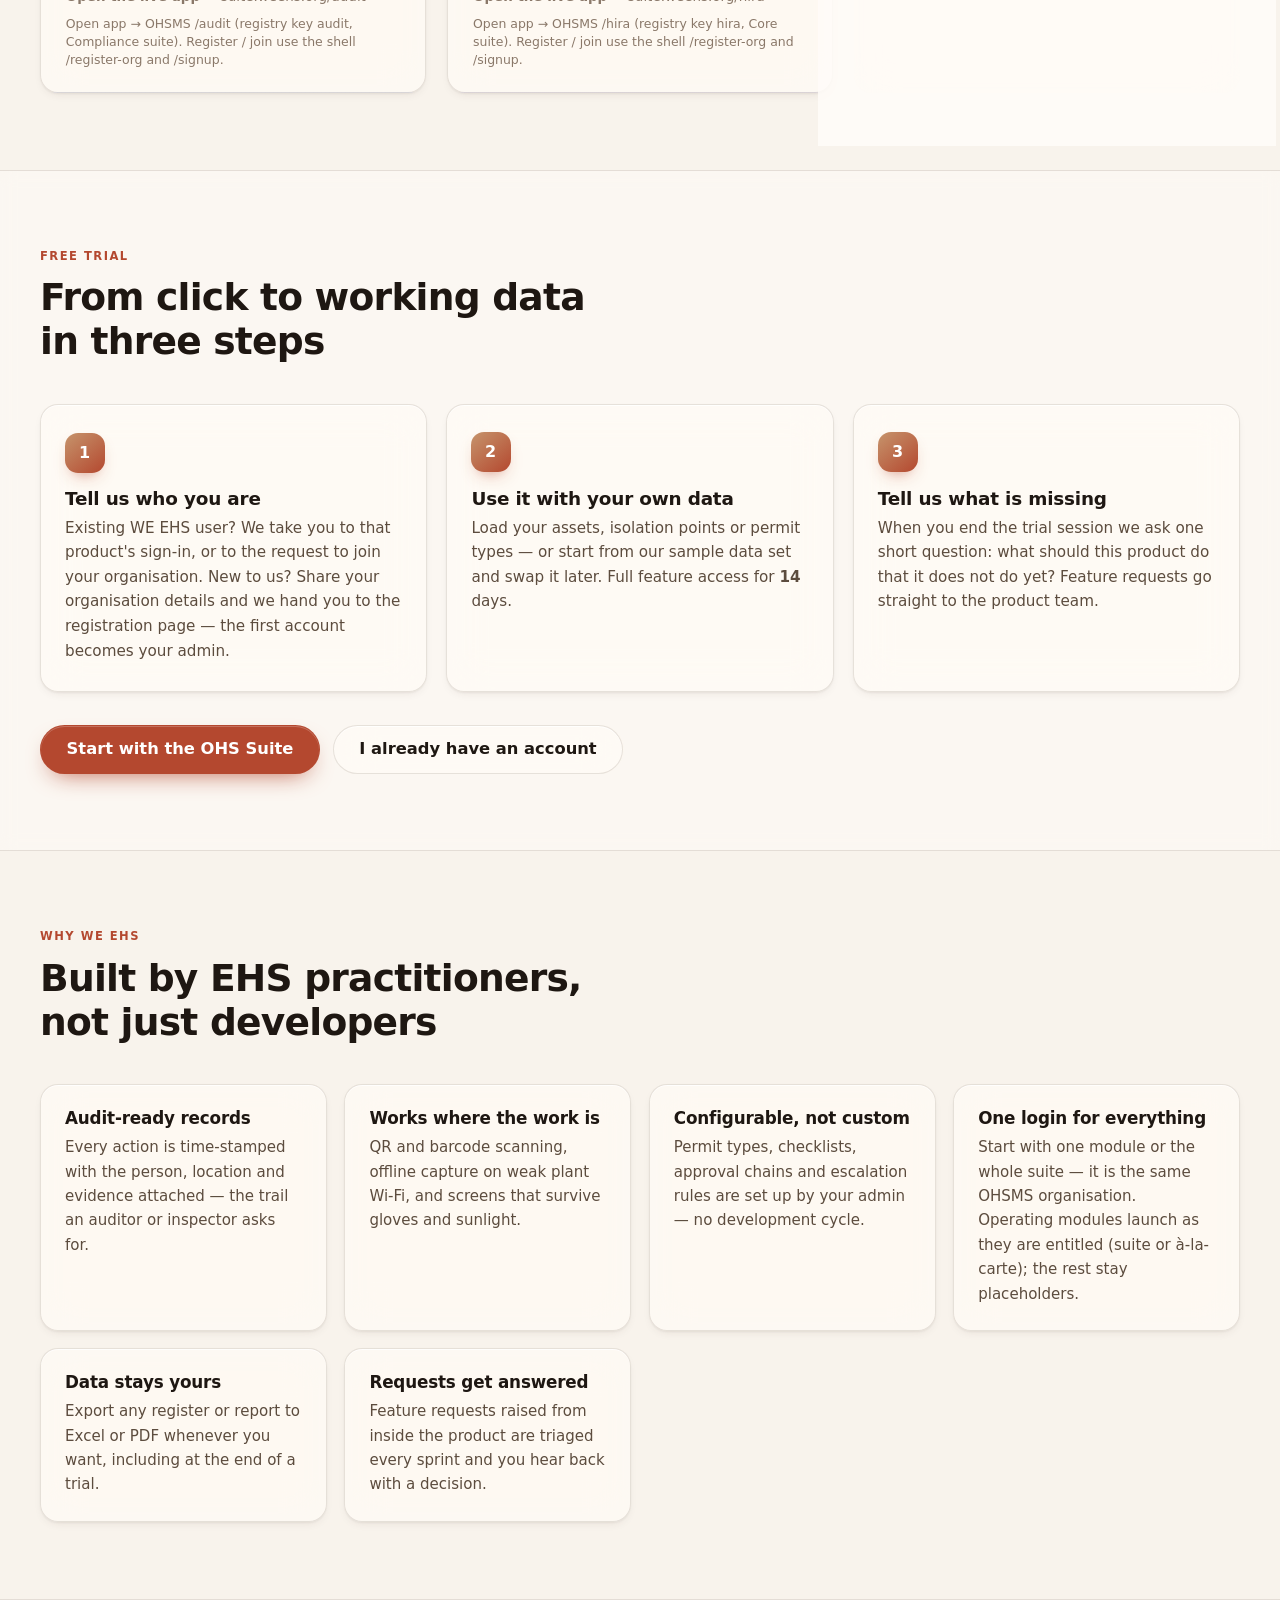
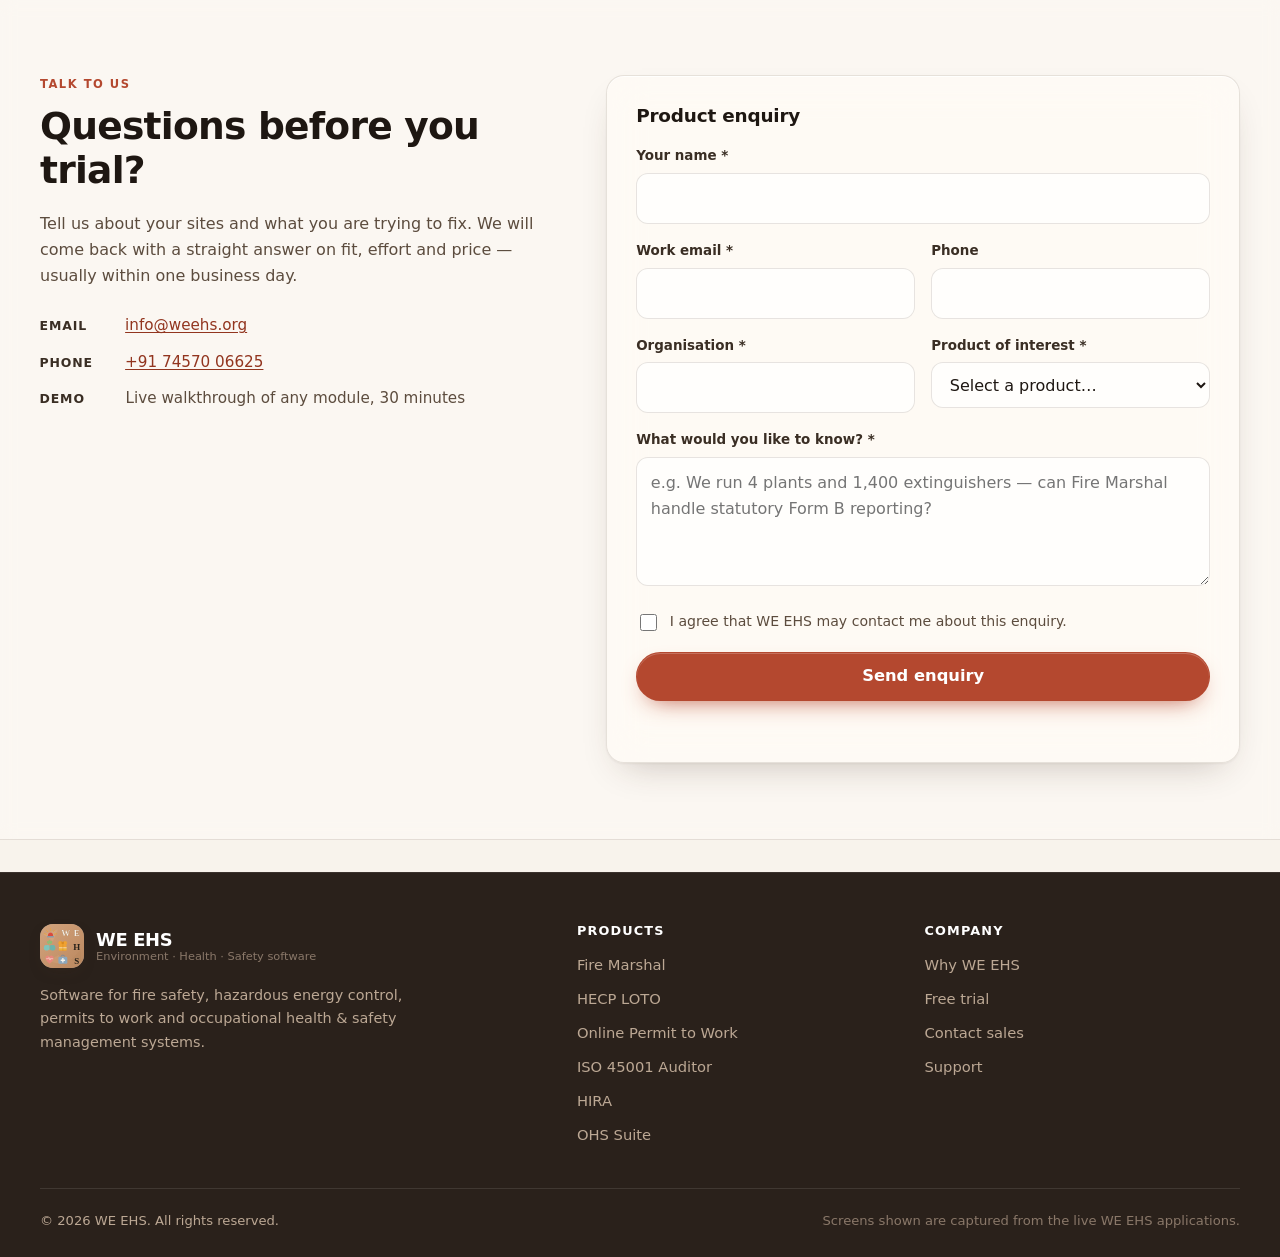
==== commit 47004894: "Retarget every product card at OHSMS module apps All six cards now share the OHSMS origin (suite.wee" ====
--- a/index.html
+++ b/index.html
@@ -105,10 +105,10 @@
         <p class="eyebrow">Products</p>
         <h2>Pick the module you need — or take the whole suite</h2>
         <p class="section-sub">
-          Five products run standalone with their own login. The OHS Suite opens the OHSMS shell —
-          one organisation, then operating modules launch from that shell once a suite or à-la-carte
-          subscription is activated. Click a product to start: tell us whether you already use WE EHS,
-          and we take you straight to sign in, join your organisation, or register a new one.
+          All six products open the same OHSMS platform — one organisation, one login. The OHS Suite
+          is the shell; Fire Marshal, HECP, Permits, Auditor and HIRA deep-link their operating
+          modules. Creating an org seeds placeholders for the rest; a suite or à-la-carte subscription
+          unlocks them. Click a product to start: sign in, join your organisation, or register a new one.
         </p>
       </header>
 
@@ -160,7 +160,7 @@
         <article class="why-card"><h3>Audit-ready records</h3><p>Every action is time-stamped with the person, location and evidence attached — the trail an auditor or inspector asks for.</p></article>
         <article class="why-card"><h3>Works where the work is</h3><p>QR and barcode scanning, offline capture on weak plant Wi-Fi, and screens that survive gloves and sunlight.</p></article>
         <article class="why-card"><h3>Configurable, not custom</h3><p>Permit types, checklists, approval chains and escalation rules are set up by your admin — no development cycle.</p></article>
-        <article class="why-card"><h3>One login for everything</h3><p>Start with one standalone module, or open the OHS Suite — the OHSMS shell keeps a single user list and site hierarchy, then launches operating modules as they are entitled.</p></article>
+        <article class="why-card"><h3>One login for everything</h3><p>Start with one module or the whole suite — it is the same OHSMS organisation. Operating modules launch as they are entitled (suite or à-la-carte); the rest stay placeholders.</p></article>
         <article class="why-card"><h3>Data stays yours</h3><p>Export any register or report to Excel or PDF whenever you want, including at the end of a trial.</p></article>
         <article class="why-card"><h3>Requests get answered</h3><p>Feature requests raised from inside the product are triaged every sprint and you hear back with a decision.</p></article>
       </div>
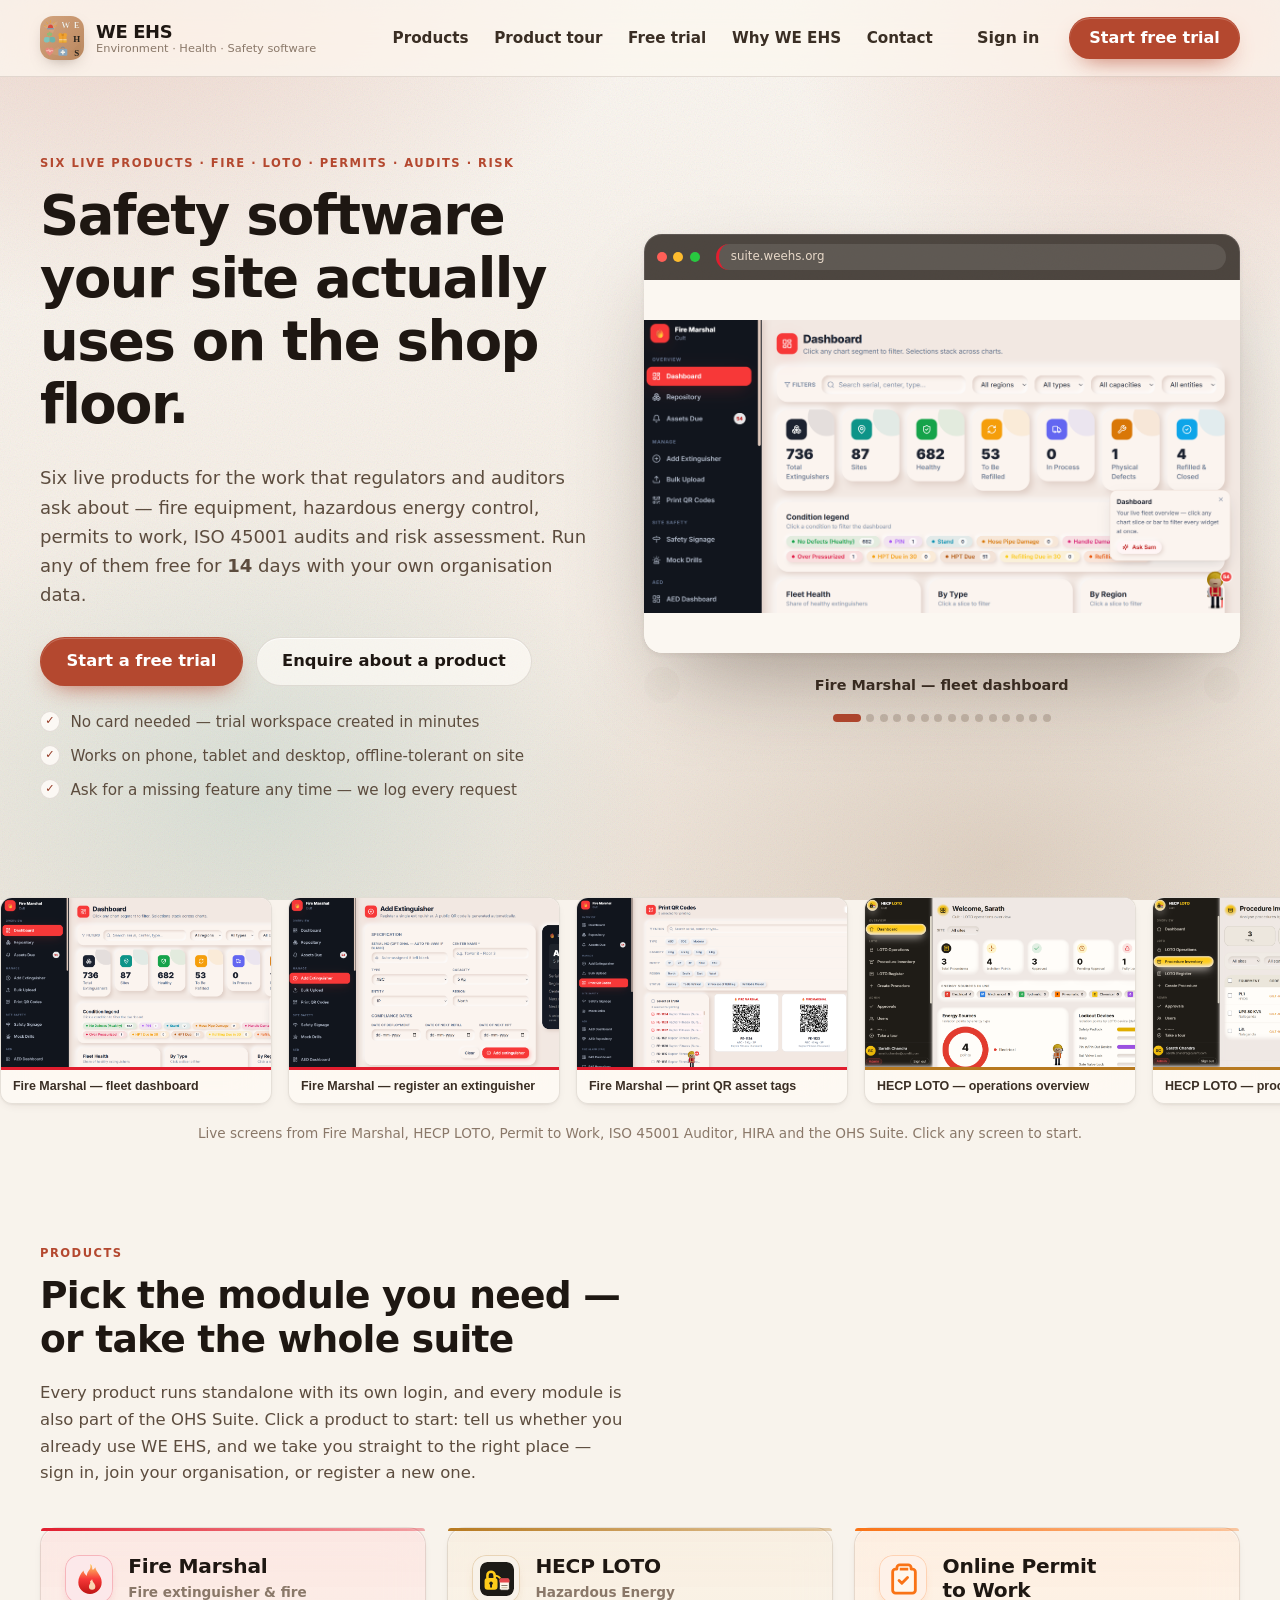
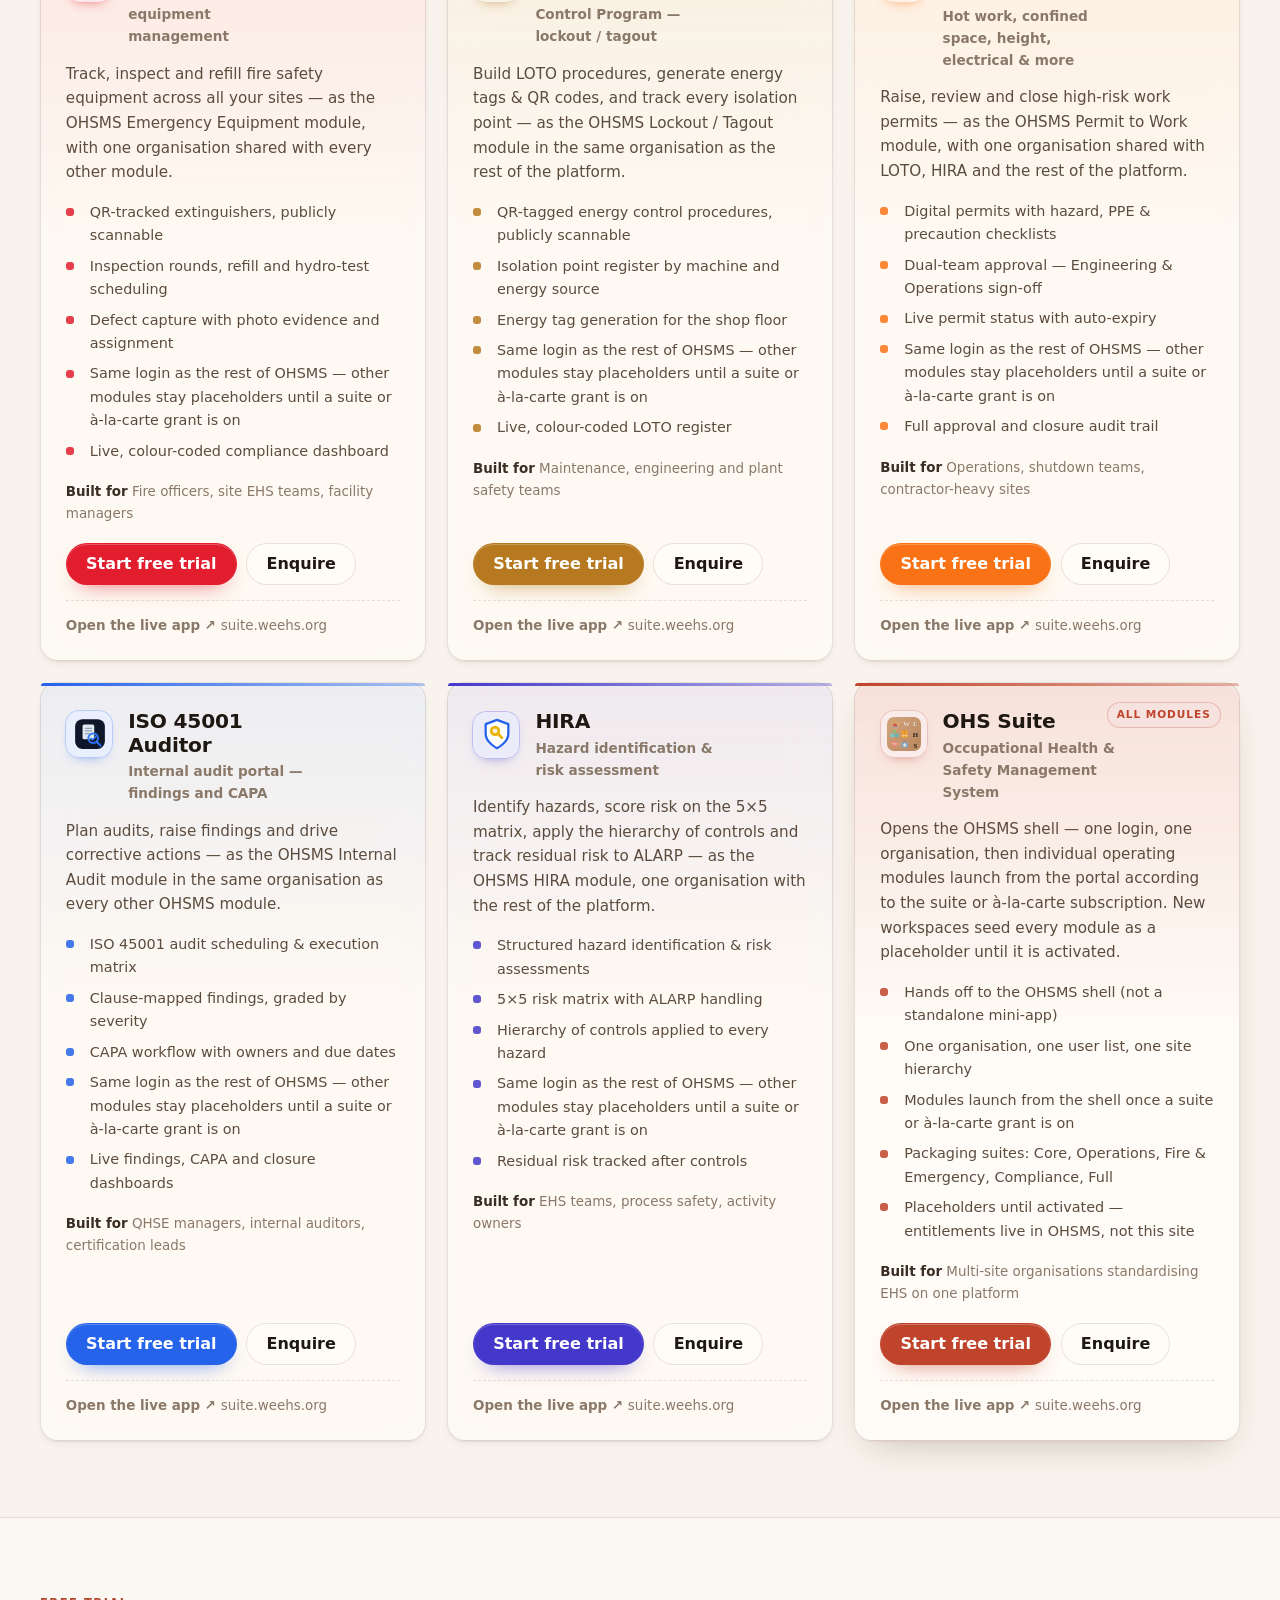
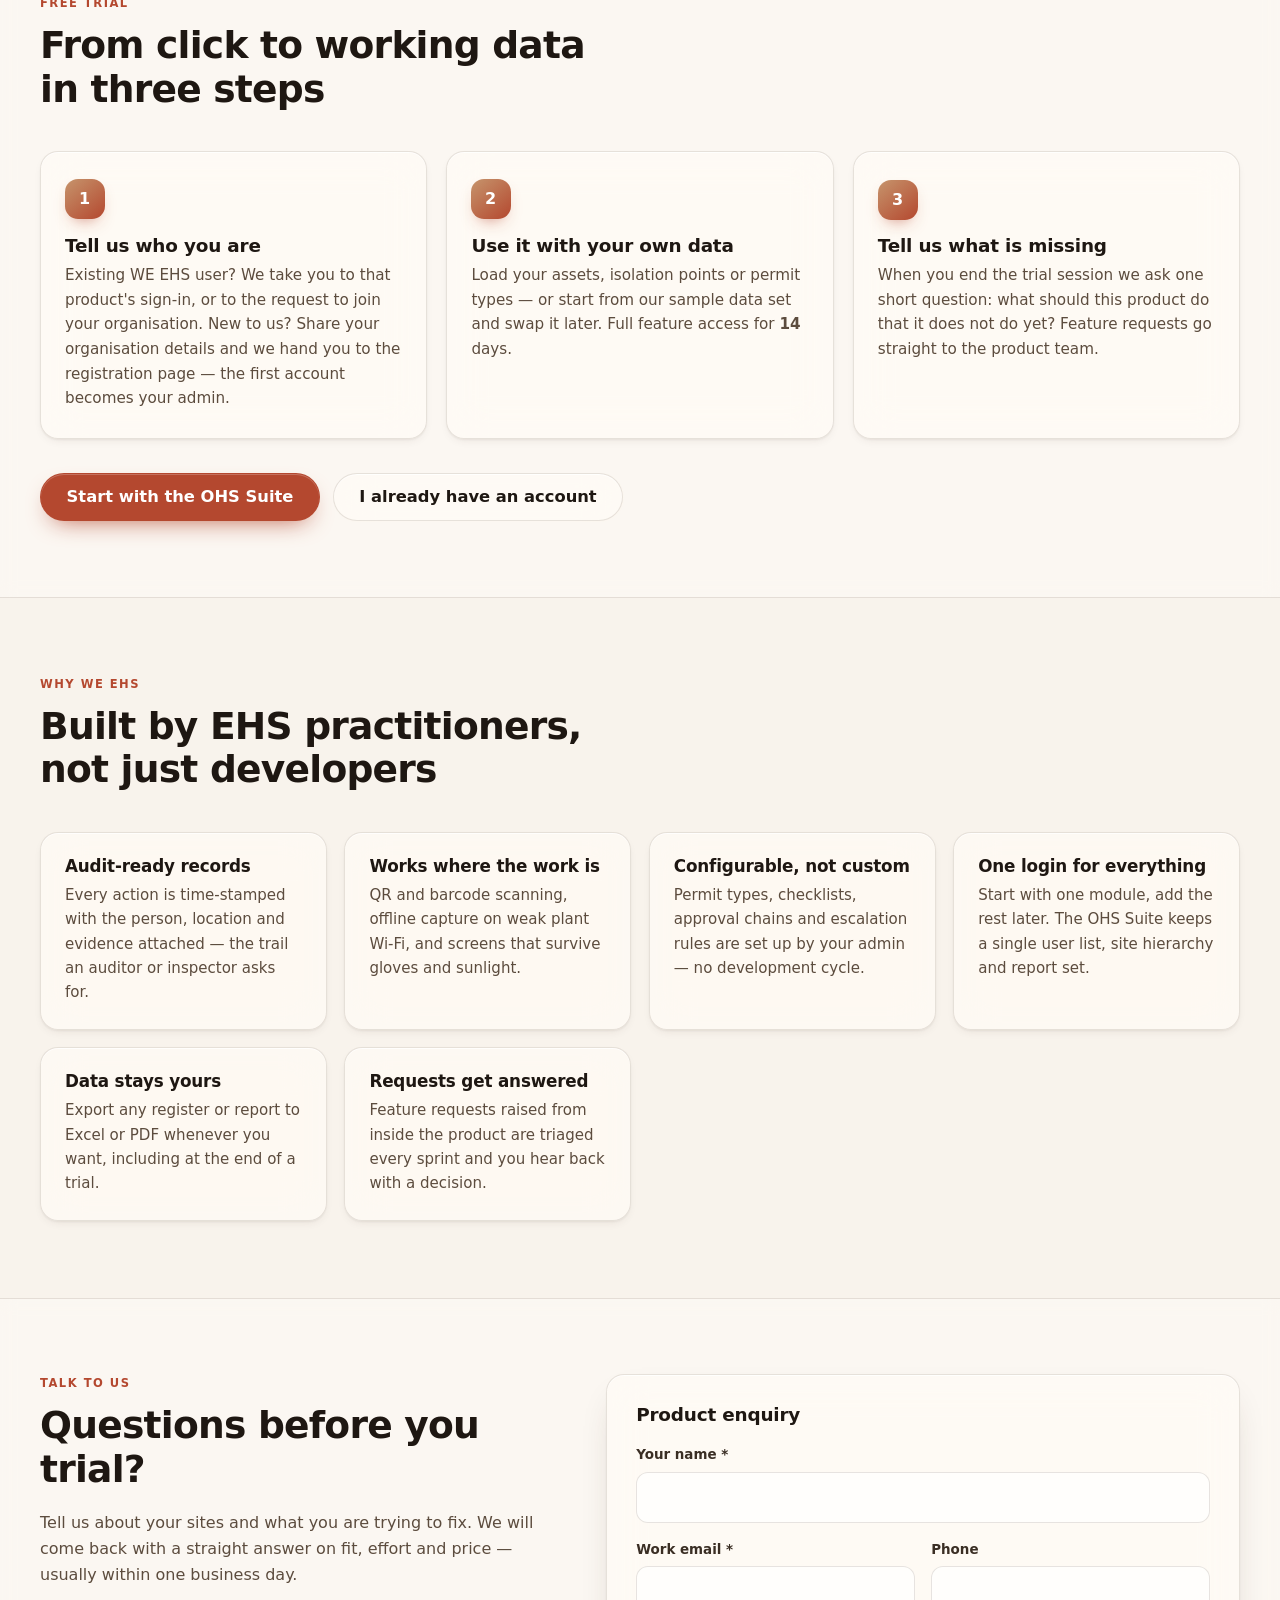
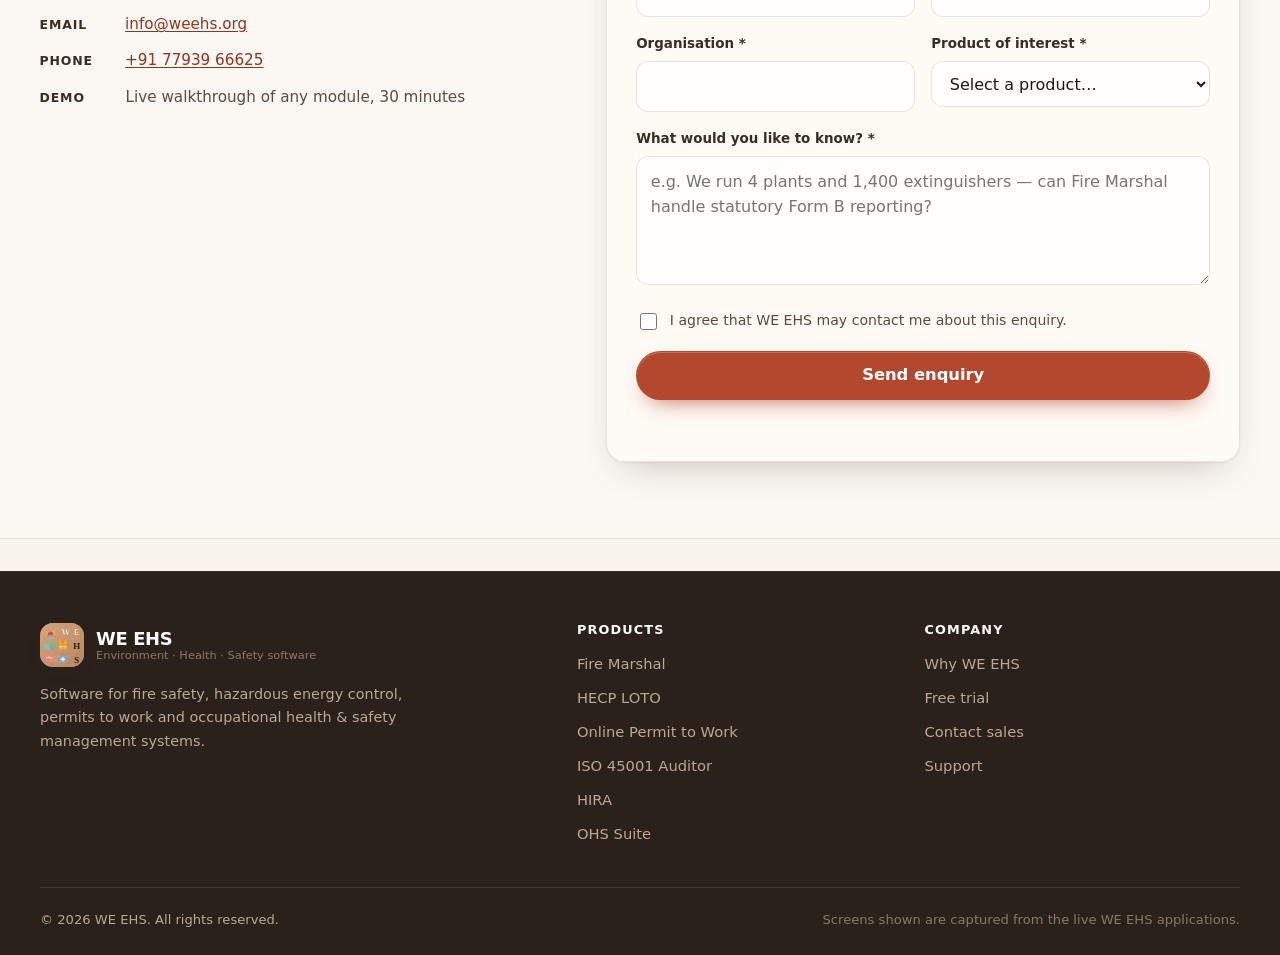
==== commit 0becd1b1: "Use +91 77939 66625 as the public sales phone The home contact link and CONFIG.salesPhone now show t" ====
--- a/index.html
+++ b/index.html
@@ -105,10 +105,9 @@
         <p class="eyebrow">Products</p>
         <h2>Pick the module you need — or take the whole suite</h2>
         <p class="section-sub">
-          All six products open the same OHSMS platform — one organisation, one login. The OHS Suite
-          is the shell; Fire Marshal, HECP, Permits, Auditor and HIRA deep-link their operating
-          modules. Creating an org seeds placeholders for the rest; a suite or à-la-carte subscription
-          unlocks them. Click a product to start: sign in, join your organisation, or register a new one.
+          Every product runs standalone with its own login, and every module is also part of the OHS Suite.
+          Click a product to start: tell us whether you already use WE EHS, and we take you straight to
+          the right place — sign in, join your organisation, or register a new one.
         </p>
       </header>
 
@@ -160,7 +159,7 @@
         <article class="why-card"><h3>Audit-ready records</h3><p>Every action is time-stamped with the person, location and evidence attached — the trail an auditor or inspector asks for.</p></article>
         <article class="why-card"><h3>Works where the work is</h3><p>QR and barcode scanning, offline capture on weak plant Wi-Fi, and screens that survive gloves and sunlight.</p></article>
         <article class="why-card"><h3>Configurable, not custom</h3><p>Permit types, checklists, approval chains and escalation rules are set up by your admin — no development cycle.</p></article>
-        <article class="why-card"><h3>One login for everything</h3><p>Start with one module or the whole suite — it is the same OHSMS organisation. Operating modules launch as they are entitled (suite or à-la-carte); the rest stay placeholders.</p></article>
+        <article class="why-card"><h3>One login for everything</h3><p>Start with one module, add the rest later. The OHS Suite keeps a single user list, site hierarchy and report set.</p></article>
         <article class="why-card"><h3>Data stays yours</h3><p>Export any register or report to Excel or PDF whenever you want, including at the end of a trial.</p></article>
         <article class="why-card"><h3>Requests get answered</h3><p>Feature requests raised from inside the product are triaged every sprint and you hear back with a decision.</p></article>
       </div>
@@ -176,7 +175,7 @@
         <p>Tell us about your sites and what you are trying to fix. We will come back with a straight answer on fit, effort and price — usually within one business day.</p>
         <ul class="contact-list">
           <li><span>Email</span><a href="mailto:info@weehs.org" data-sales-email>info@weehs.org</a></li>
-          <li><span>Phone</span><a href="tel:+917457006625" data-sales-phone>+91 74570 06625</a></li>
+          <li><span>Phone</span><a href="tel:+917793966625" data-sales-phone>+91 77939 66625</a></li>
           <li><span>Demo</span>Live walkthrough of any module, 30 minutes</li>
         </ul>
       </div>
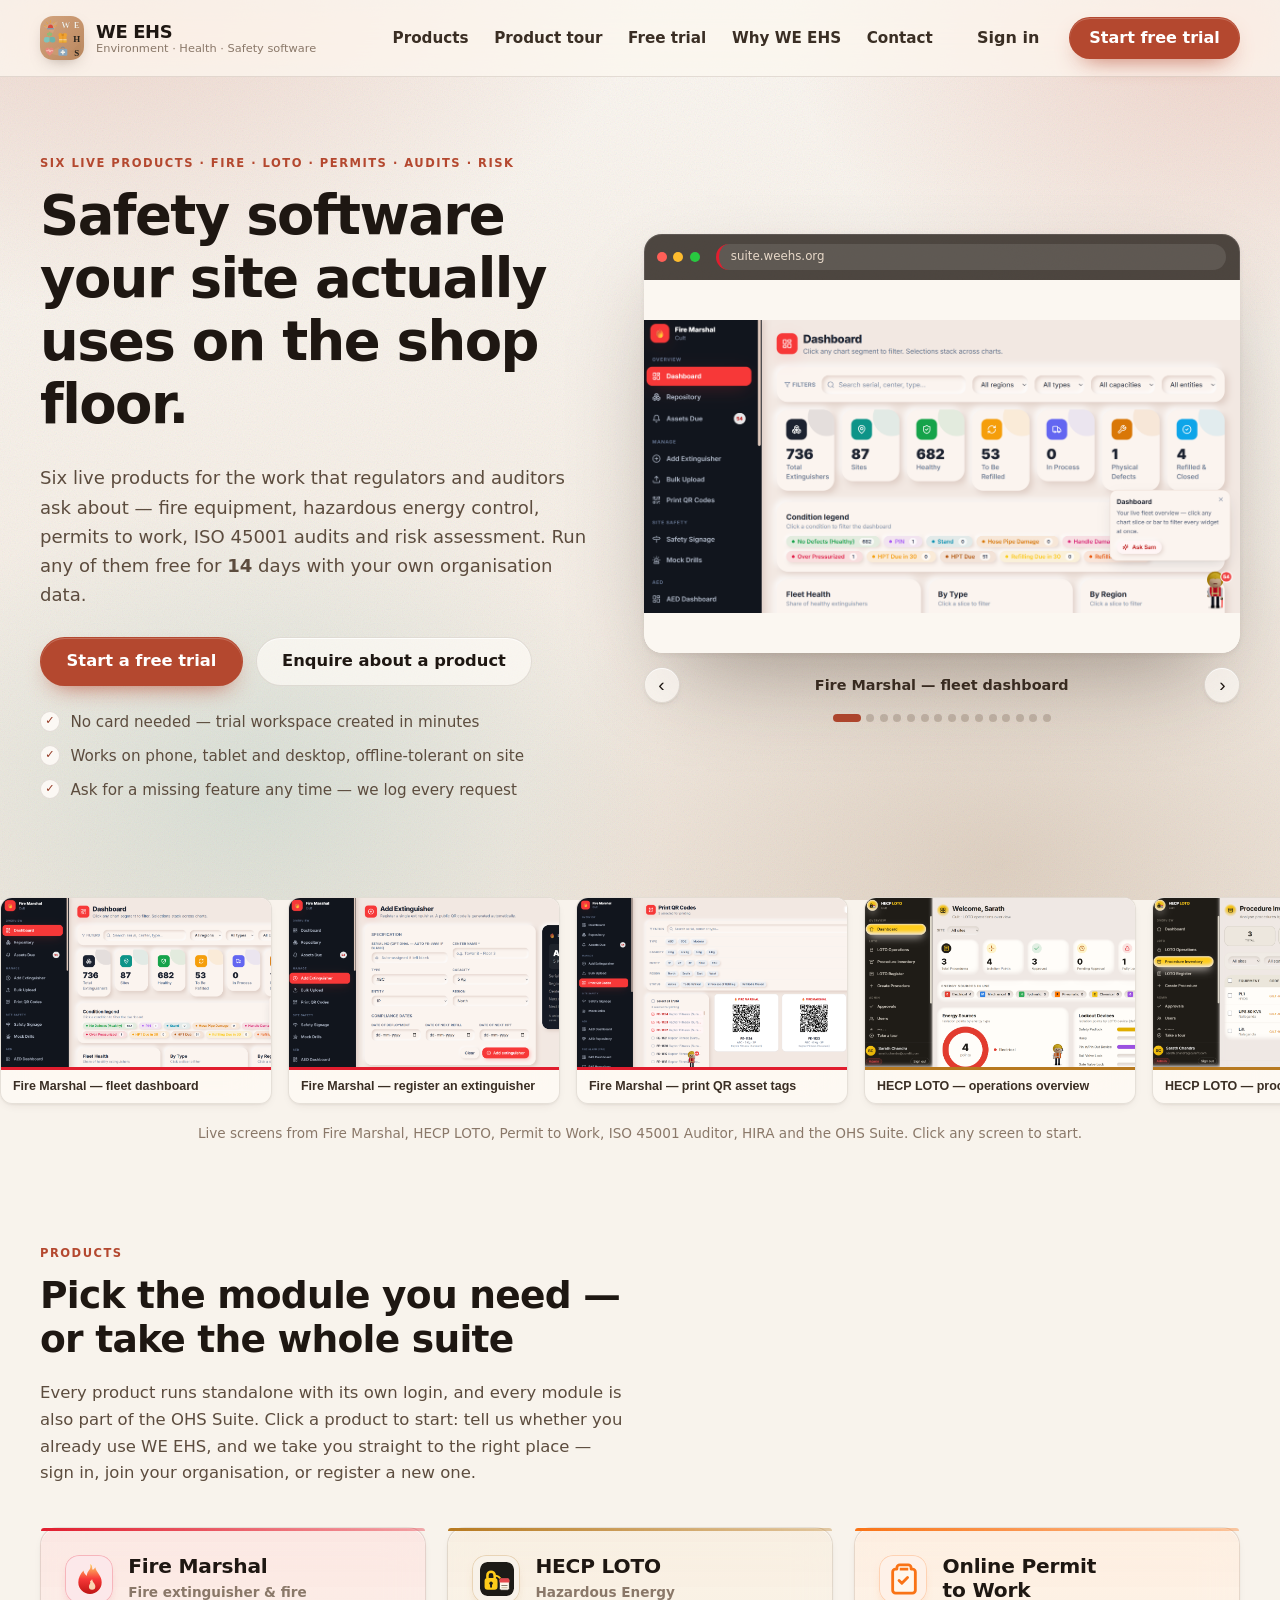
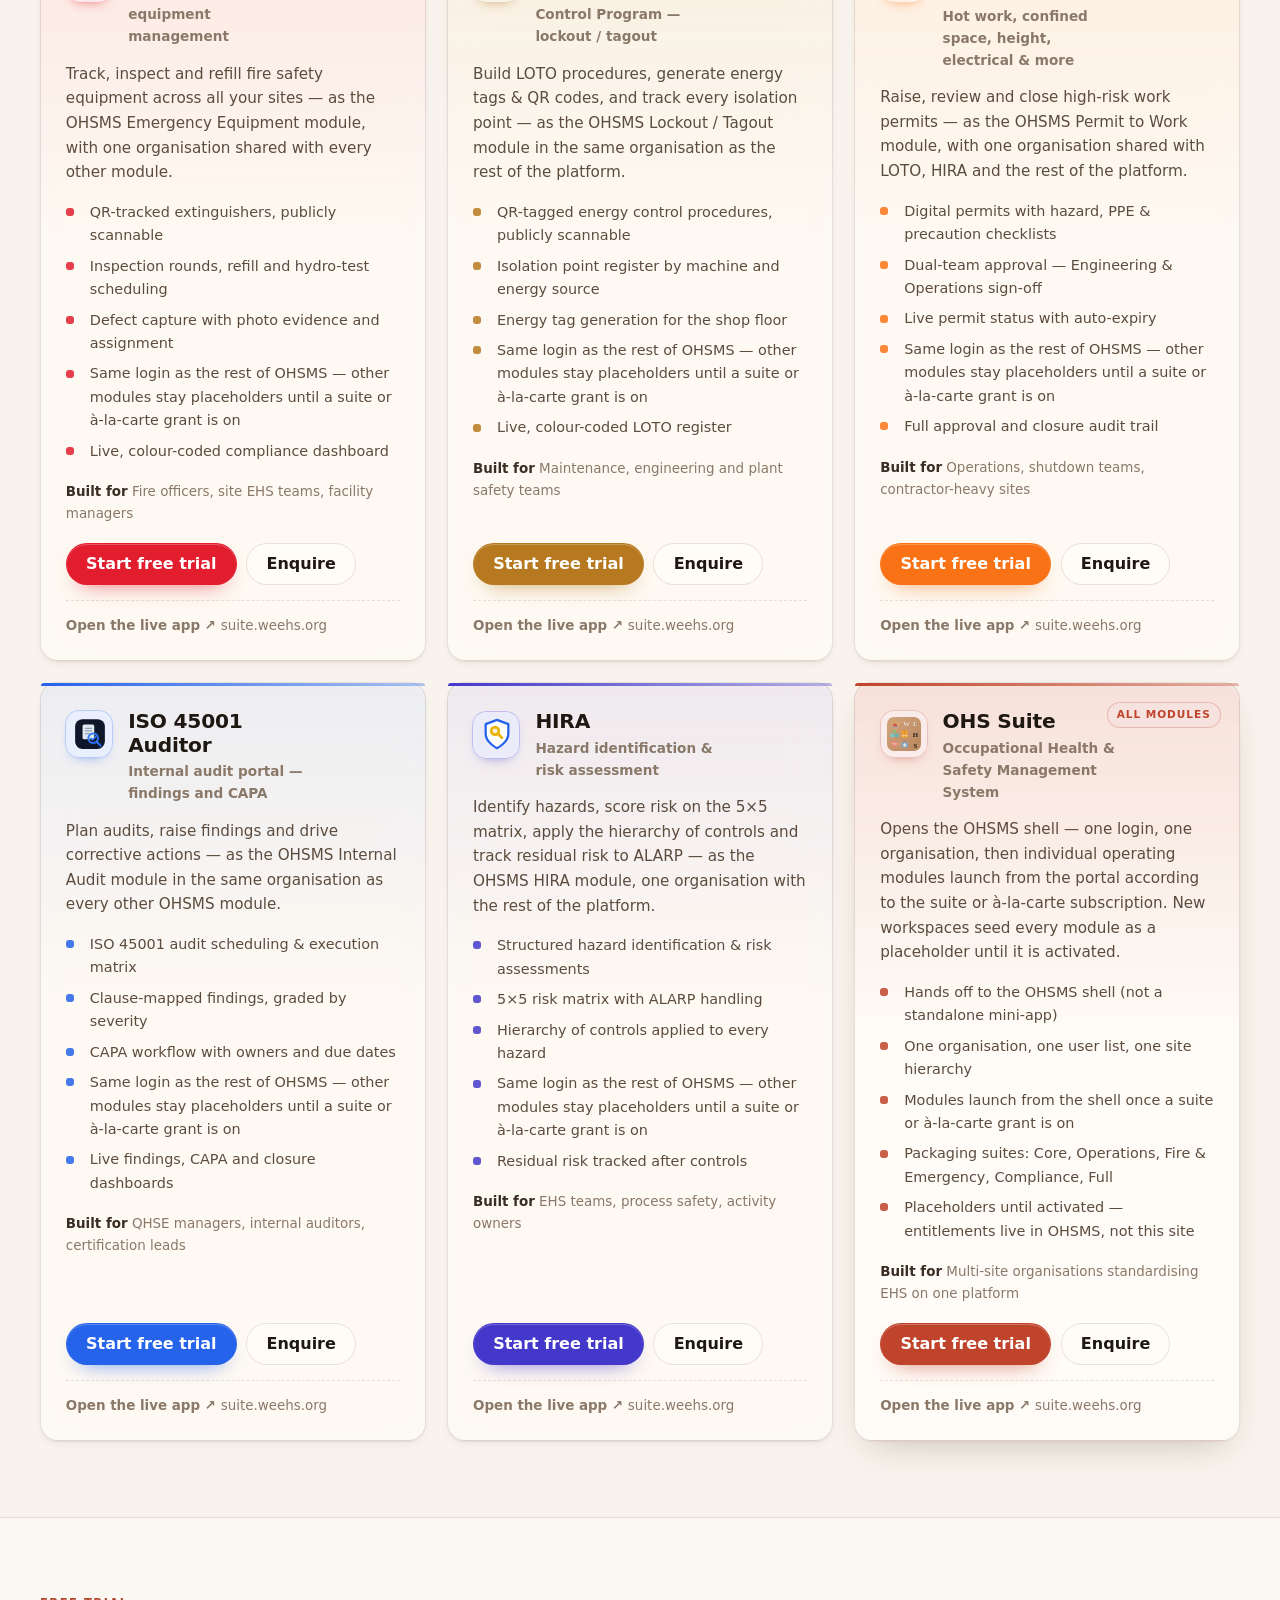
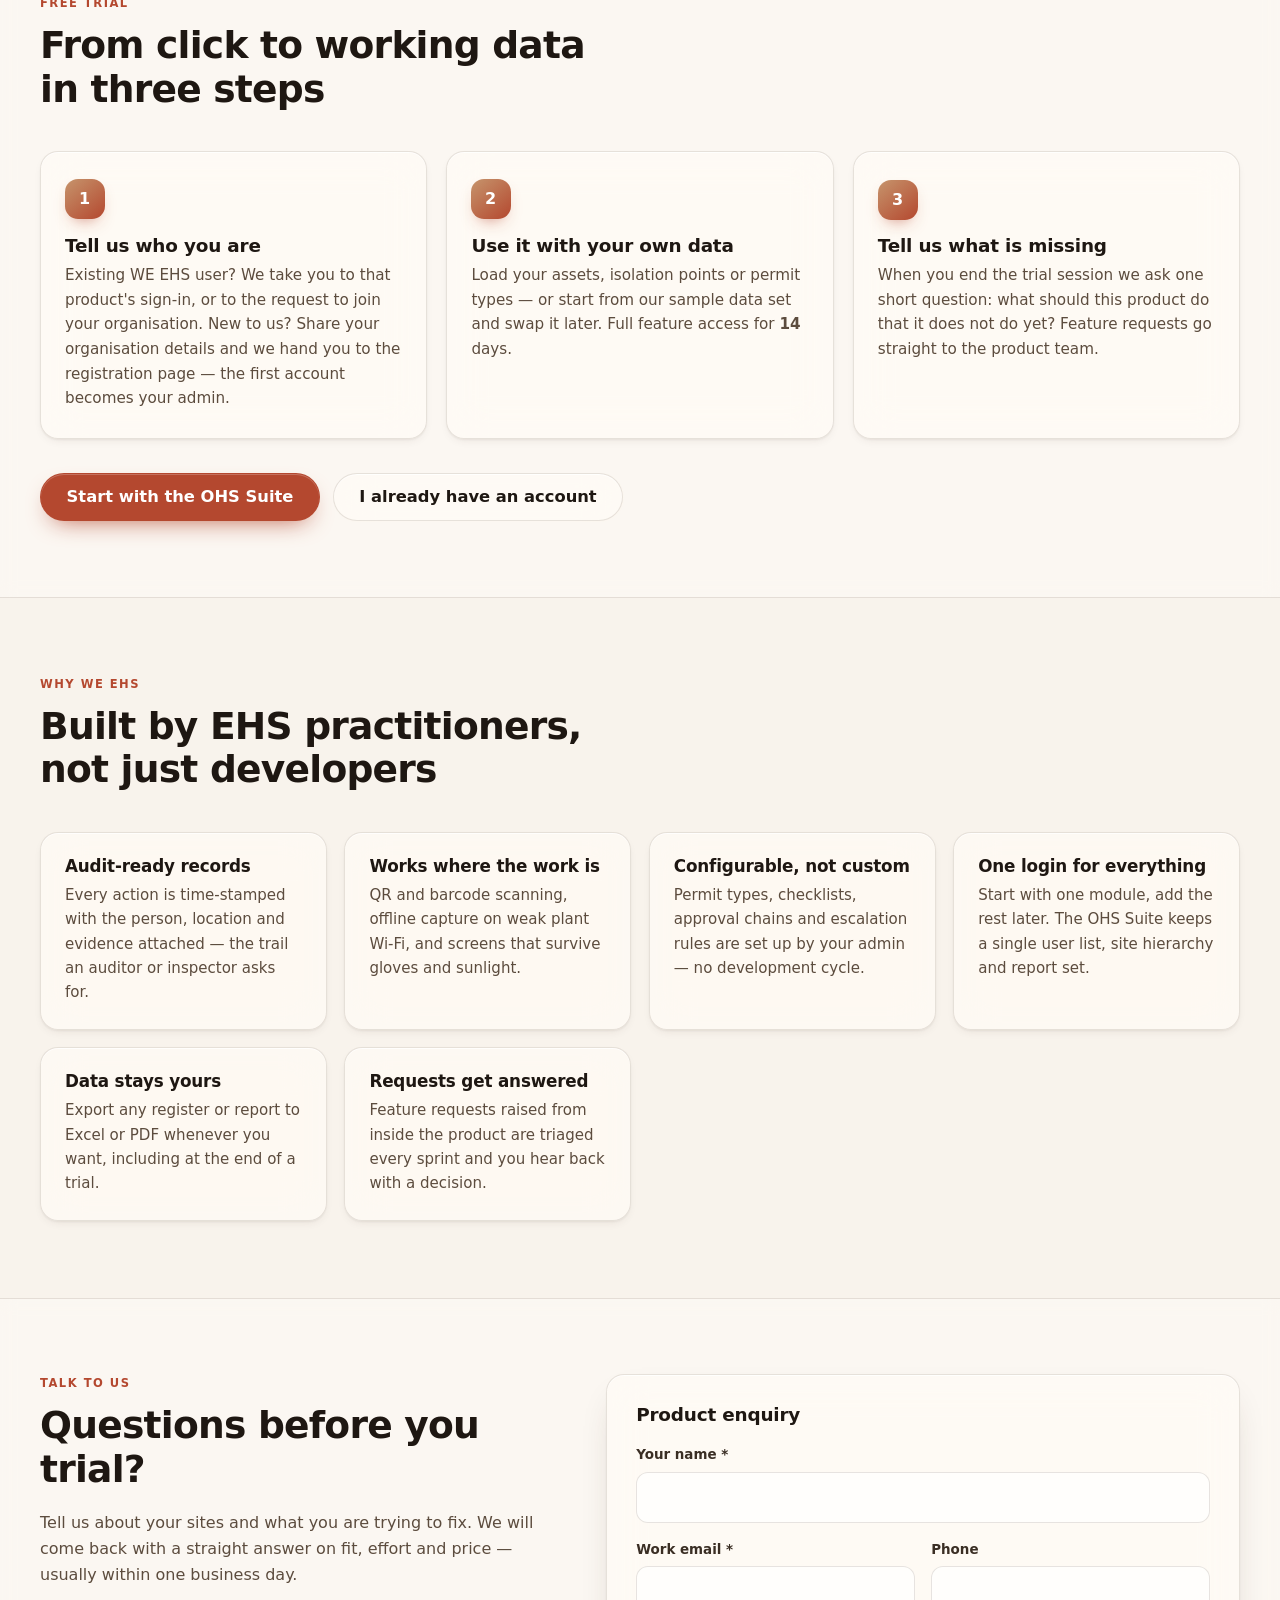
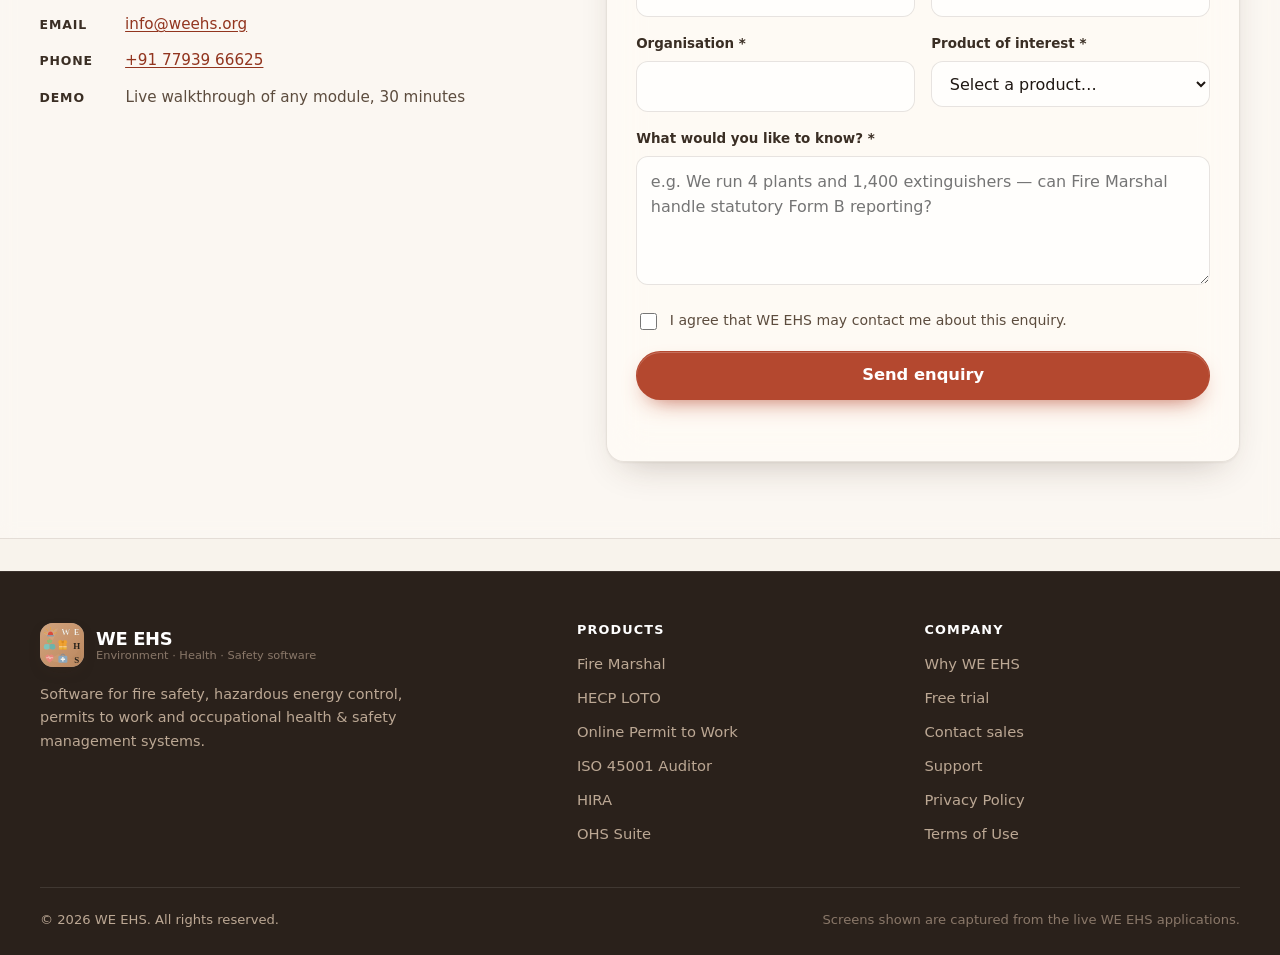
==== commit 0fe55e28: "Add Privacy Policy and Terms of Use pages GitHub Pages serves them at /privacy/ and /terms/. Each pa" ====
--- a/index.html
+++ b/index.html
@@ -239,6 +239,8 @@
         <li><a href="#how-trial-works">Free trial</a></li>
         <li><a href="#enquiry">Contact sales</a></li>
         <li><a href="mailto:info@weehs.org">Support</a></li>
+        <li><a href="/privacy/">Privacy Policy</a></li>
+        <li><a href="/terms/">Terms of Use</a></li>
       </ul>
     </nav>
   </div>
--- a/assets/css/styles.css
+++ b/assets/css/styles.css
@@ -454,9 +454,6 @@
 }
 .product-peek:hover { color: var(--accent); }
 .product-host { font-weight: 500; word-break: break-all; }
-.product-launch {
-  margin: .45rem 0 0; font-size: .78rem; line-height: 1.45; color: var(--muted);
-}
 
 @media (hover: hover) and (pointer: fine) {
   .product-card:hover {
@@ -764,3 +761,13 @@
 @media (prefers-reduced-motion: reduce) {
   .product-card:hover .product-mark-img { transform: none; }
 }
+
+/* ── 16. Legal pages ───────────────────────────────────────────────────── */
+.legal { max-width: 44rem; }
+.legal h1 { margin-bottom: .35rem; }
+.legal h2 { font-size: 1.28rem; letter-spacing: -.015em; margin: 1.85rem 0 .45rem; }
+.legal .legal-links { margin: .15rem 0 1.5rem; }
+.legal .legal-links a { font-weight: 650; }
+.legal ul:not(.contact-list) { margin: 0 0 1rem; padding-left: 1.15rem; }
+.legal li { margin: .28rem 0; }
+.legal .contact-list { margin-top: .35rem; }
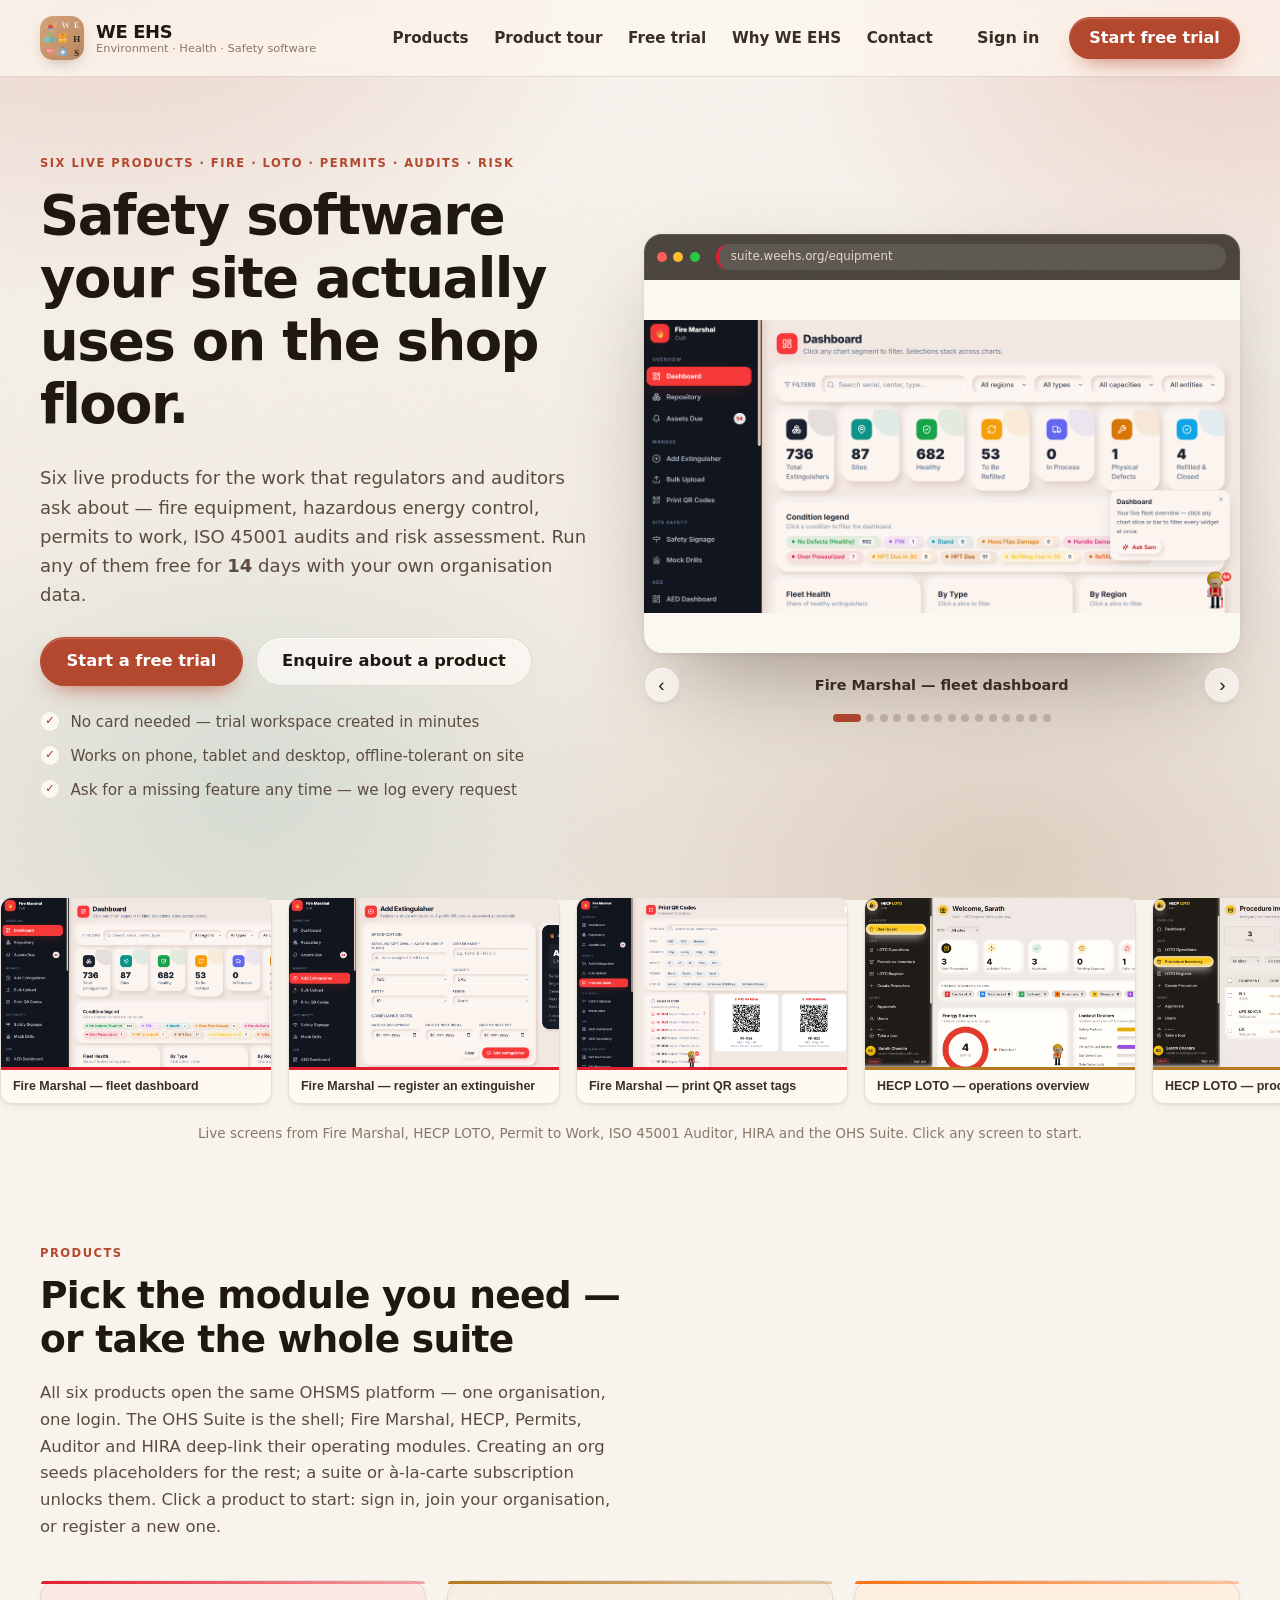
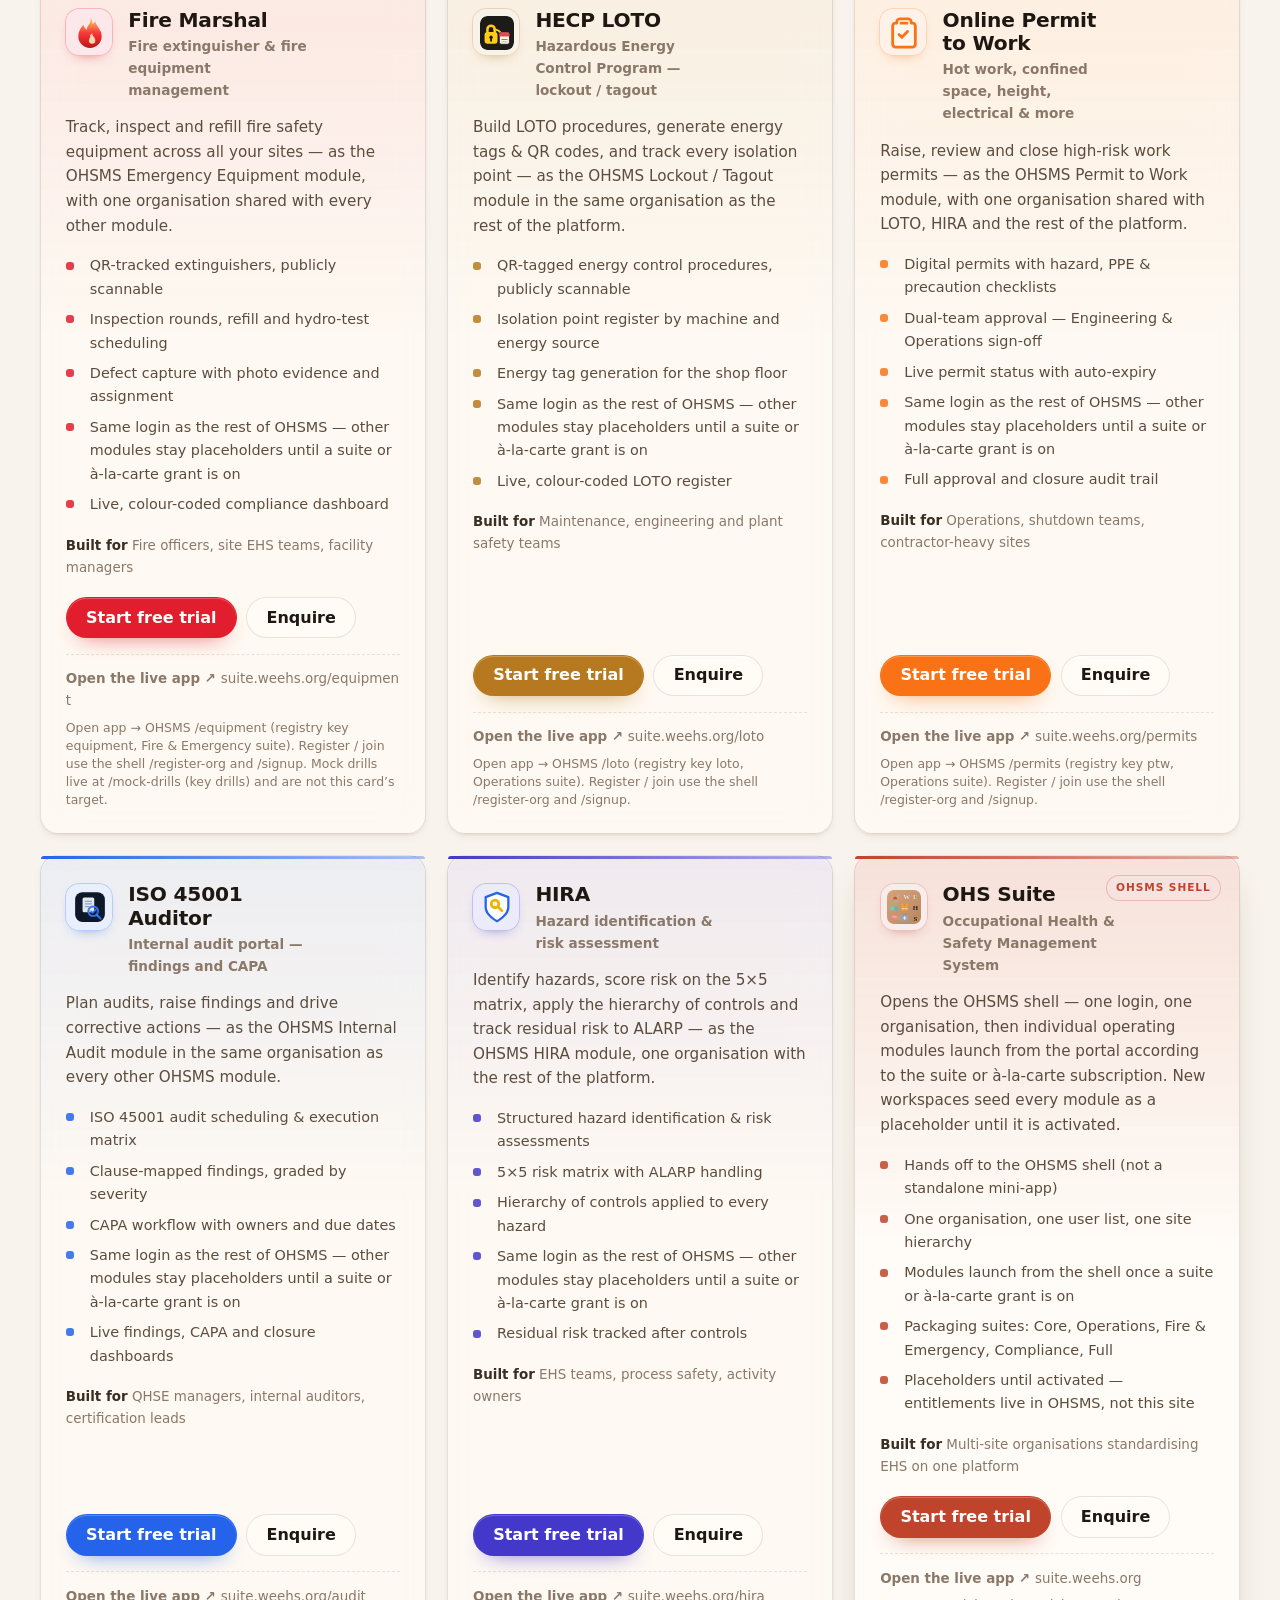
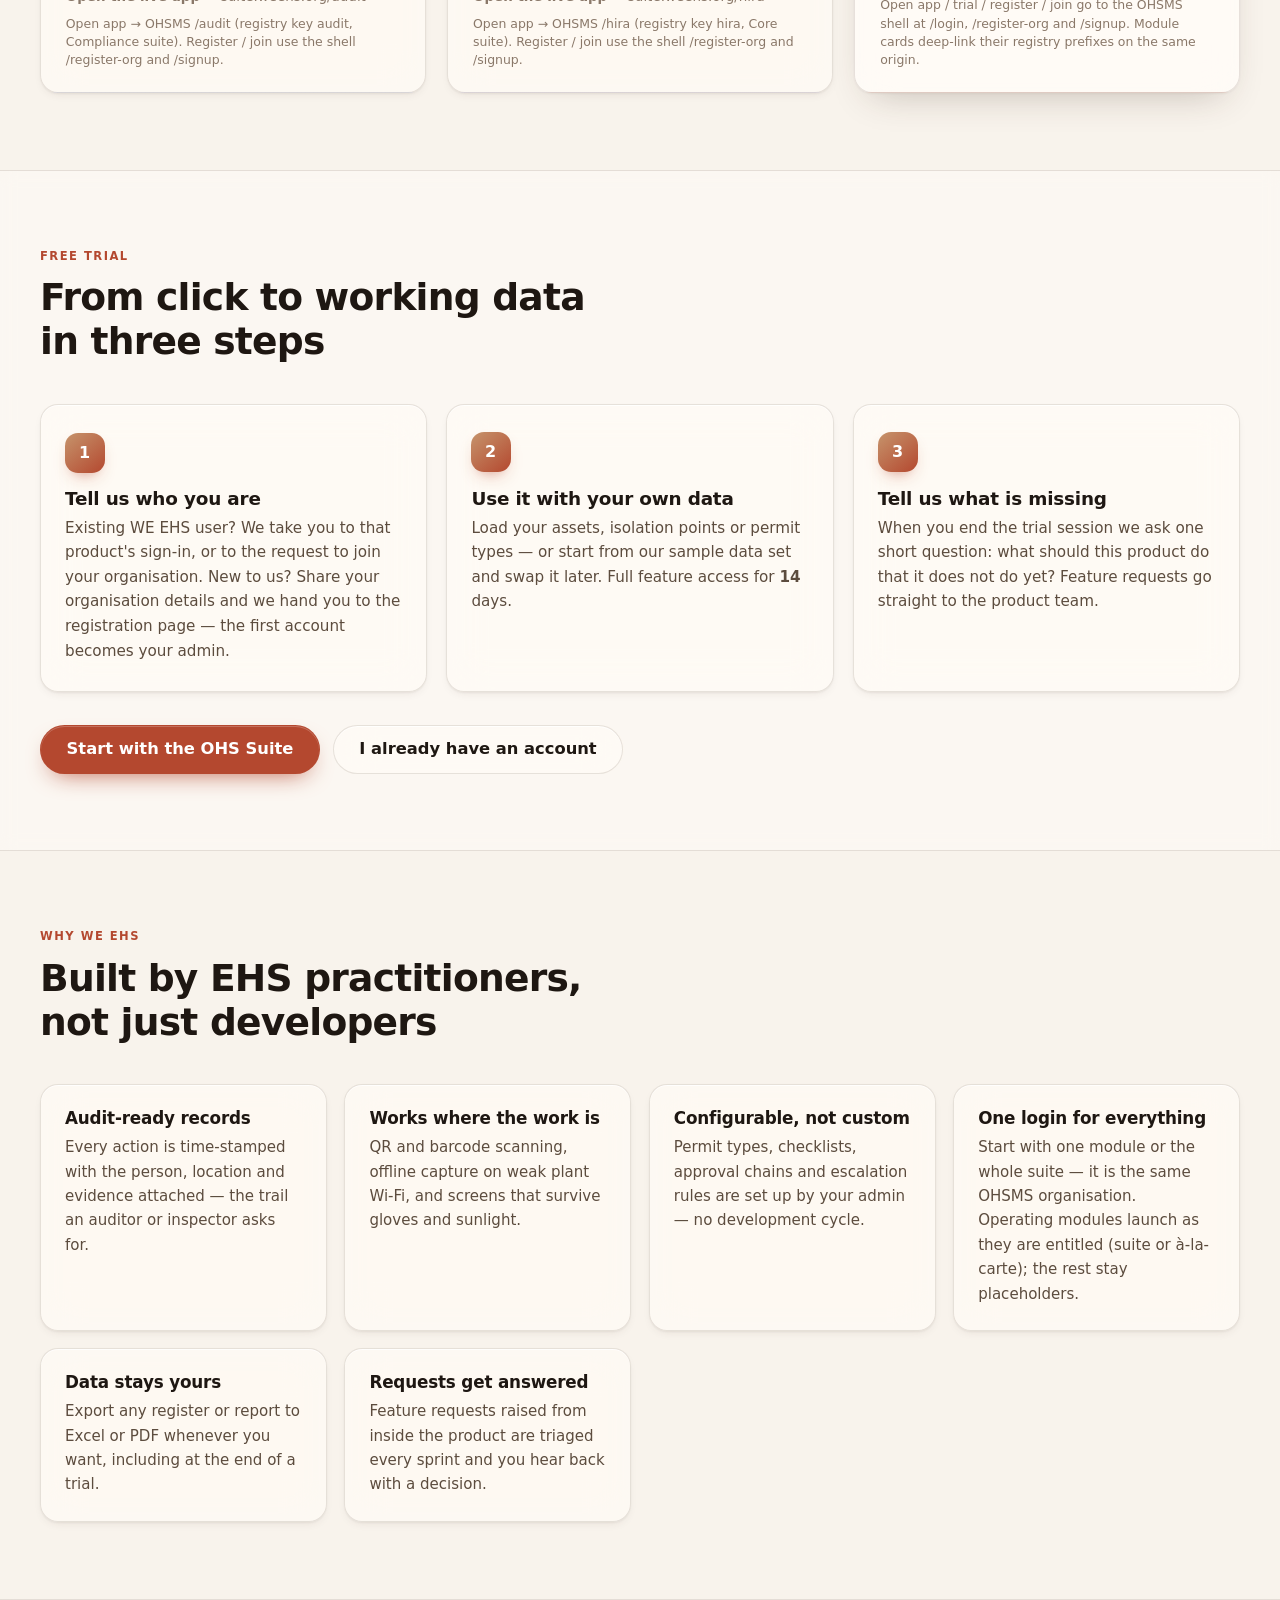
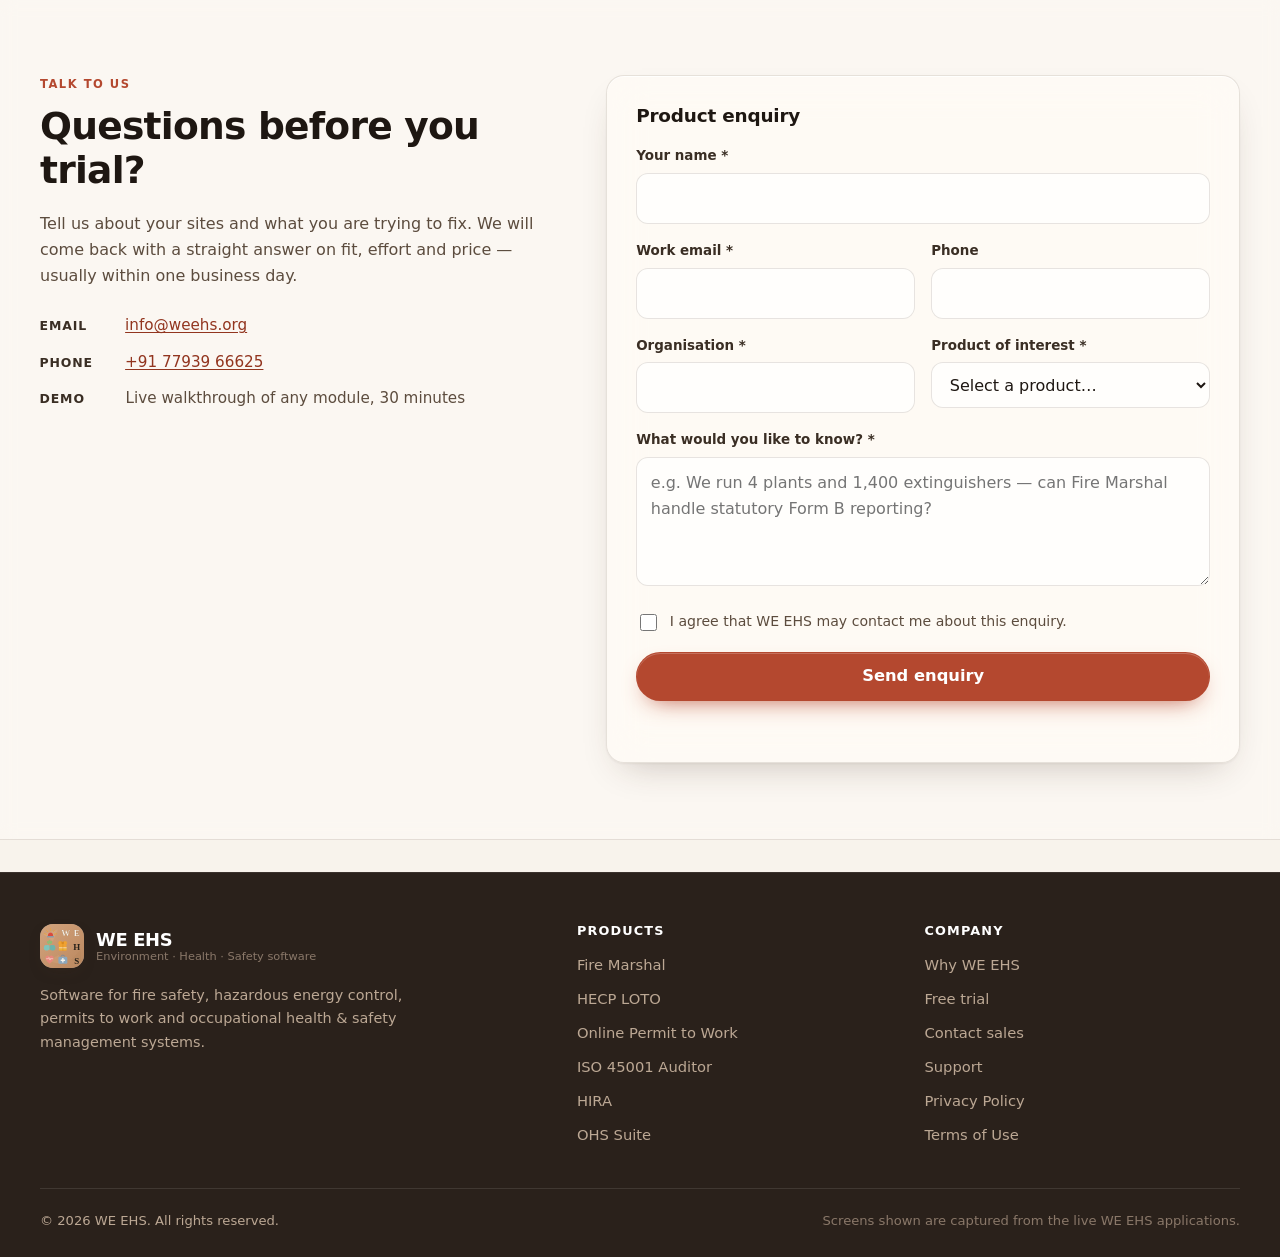
==== commit 2139af8f: "Merge a8d15791358717b22cf58bdd4b5b07b974176375 into e08b8a42c36798c479ad3c99b63b62b796ffc290" ====
--- a/index.html
+++ b/index.html
@@ -105,9 +105,10 @@
         <p class="eyebrow">Products</p>
         <h2>Pick the module you need — or take the whole suite</h2>
         <p class="section-sub">
-          Every product runs standalone with its own login, and every module is also part of the OHS Suite.
-          Click a product to start: tell us whether you already use WE EHS, and we take you straight to
-          the right place — sign in, join your organisation, or register a new one.
+          All six products open the same OHSMS platform — one organisation, one login. The OHS Suite
+          is the shell; Fire Marshal, HECP, Permits, Auditor and HIRA deep-link their operating
+          modules. Creating an org seeds placeholders for the rest; a suite or à-la-carte subscription
+          unlocks them. Click a product to start: sign in, join your organisation, or register a new one.
         </p>
       </header>
 
@@ -159,7 +160,7 @@
         <article class="why-card"><h3>Audit-ready records</h3><p>Every action is time-stamped with the person, location and evidence attached — the trail an auditor or inspector asks for.</p></article>
         <article class="why-card"><h3>Works where the work is</h3><p>QR and barcode scanning, offline capture on weak plant Wi-Fi, and screens that survive gloves and sunlight.</p></article>
         <article class="why-card"><h3>Configurable, not custom</h3><p>Permit types, checklists, approval chains and escalation rules are set up by your admin — no development cycle.</p></article>
-        <article class="why-card"><h3>One login for everything</h3><p>Start with one module, add the rest later. The OHS Suite keeps a single user list, site hierarchy and report set.</p></article>
+        <article class="why-card"><h3>One login for everything</h3><p>Start with one module or the whole suite — it is the same OHSMS organisation. Operating modules launch as they are entitled (suite or à-la-carte); the rest stay placeholders.</p></article>
         <article class="why-card"><h3>Data stays yours</h3><p>Export any register or report to Excel or PDF whenever you want, including at the end of a trial.</p></article>
         <article class="why-card"><h3>Requests get answered</h3><p>Feature requests raised from inside the product are triaged every sprint and you hear back with a decision.</p></article>
       </div>
--- a/assets/css/styles.css
+++ b/assets/css/styles.css
@@ -454,6 +454,9 @@
 }
 .product-peek:hover { color: var(--accent); }
 .product-host { font-weight: 500; word-break: break-all; }
+.product-launch {
+  margin: .45rem 0 0; font-size: .78rem; line-height: 1.45; color: var(--muted);
+}
 
 @media (hover: hover) and (pointer: fine) {
   .product-card:hover {
